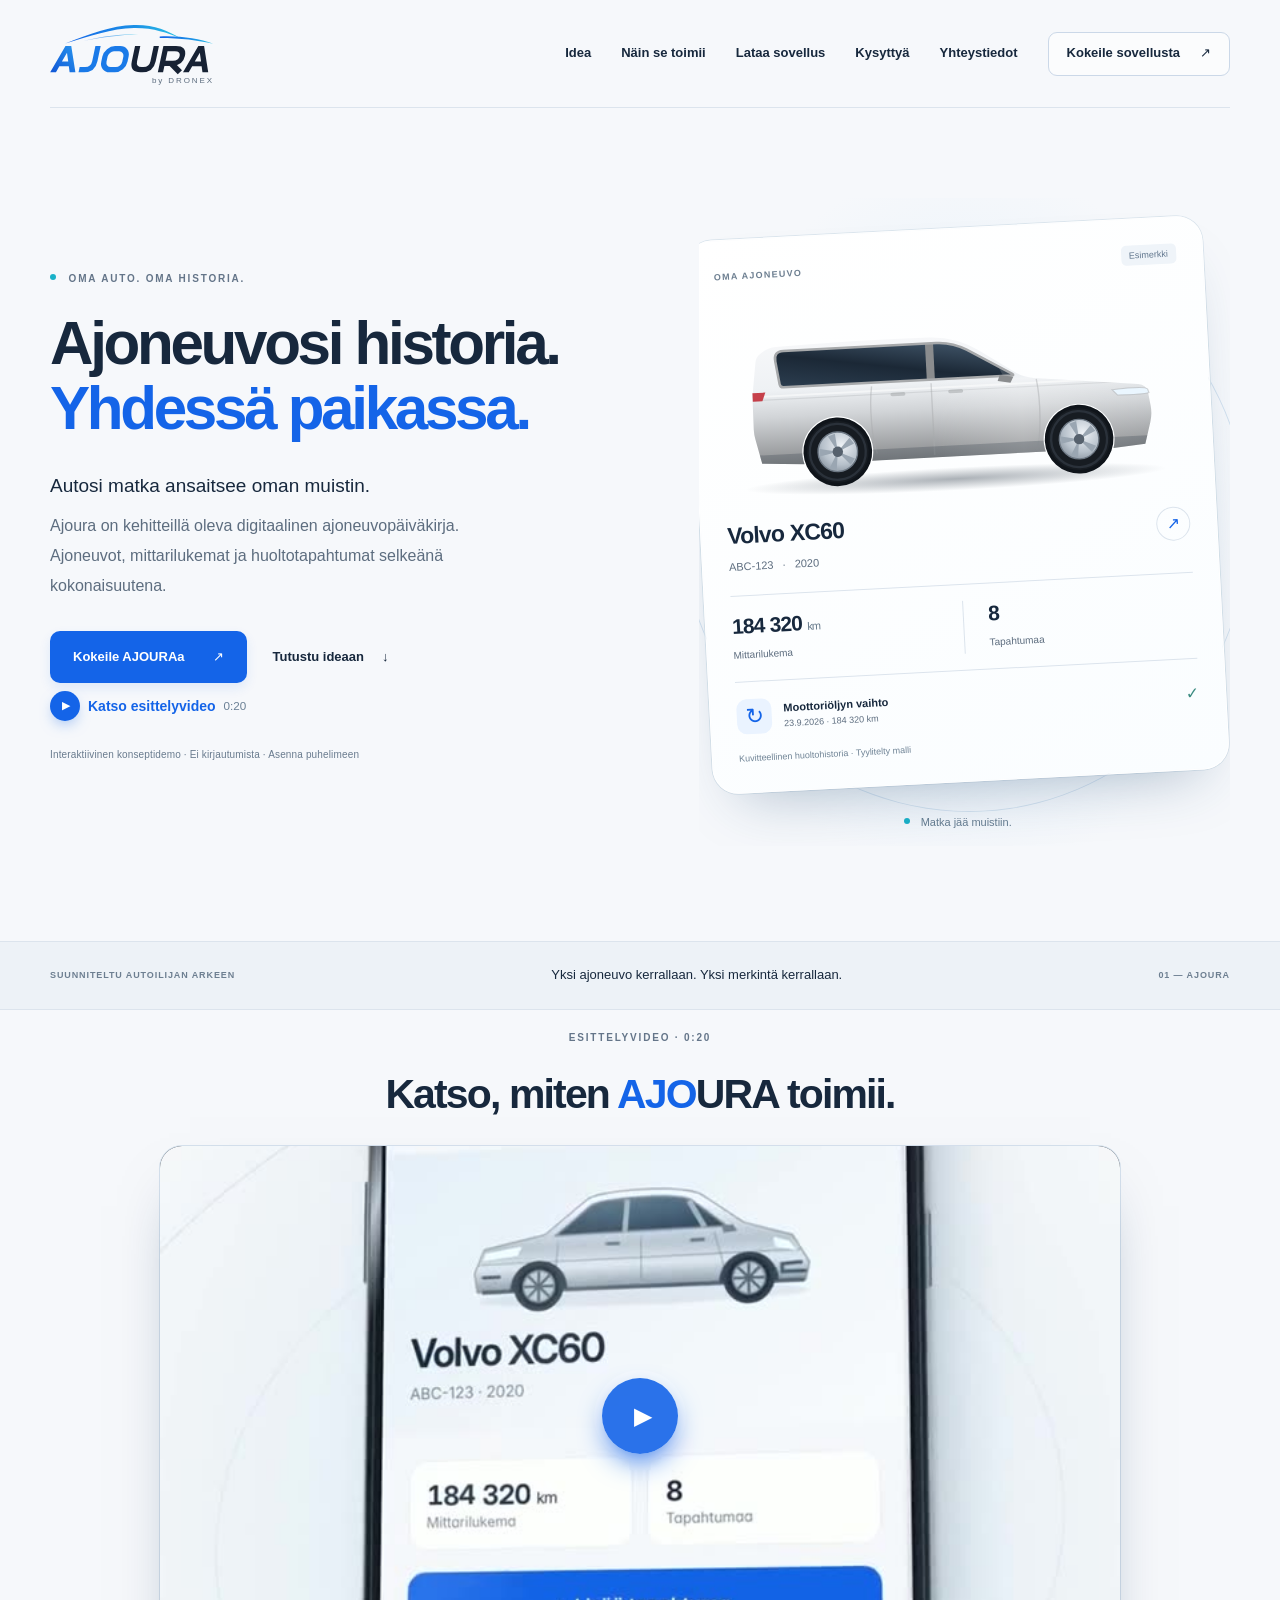
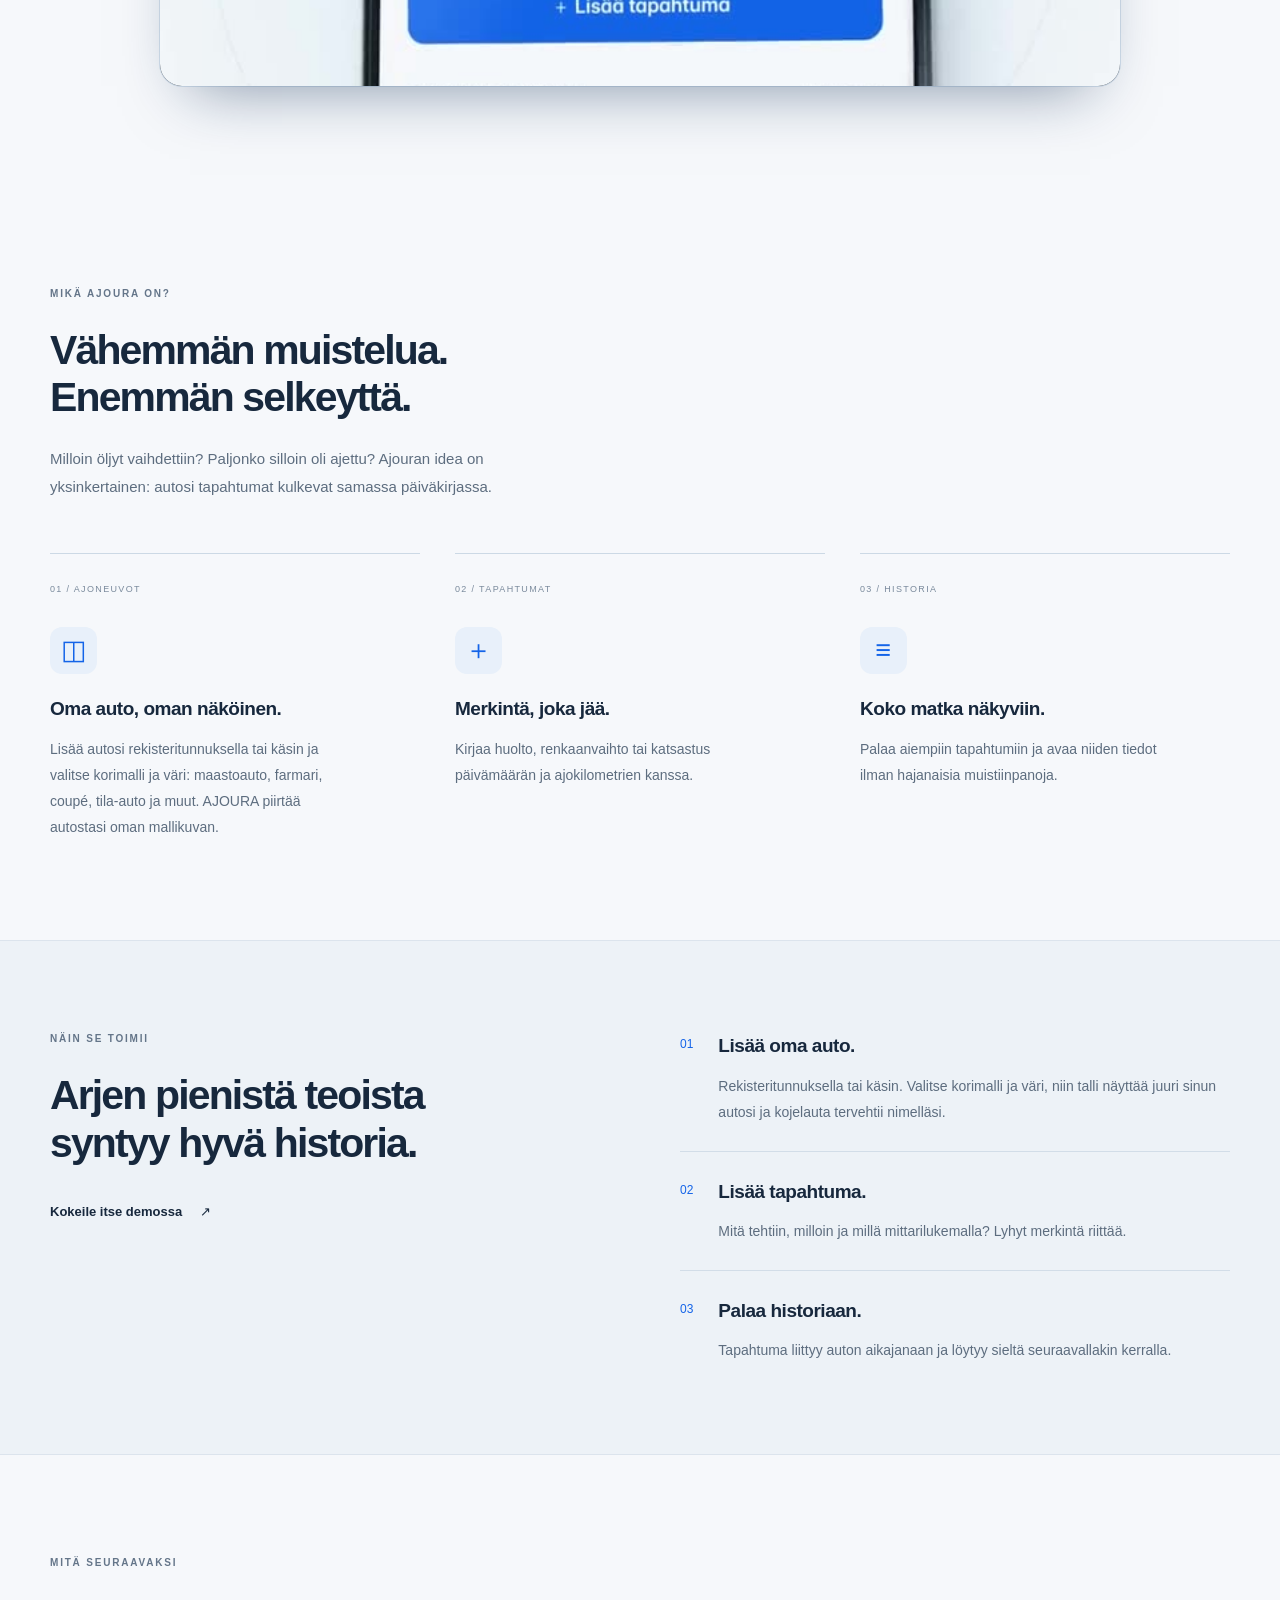
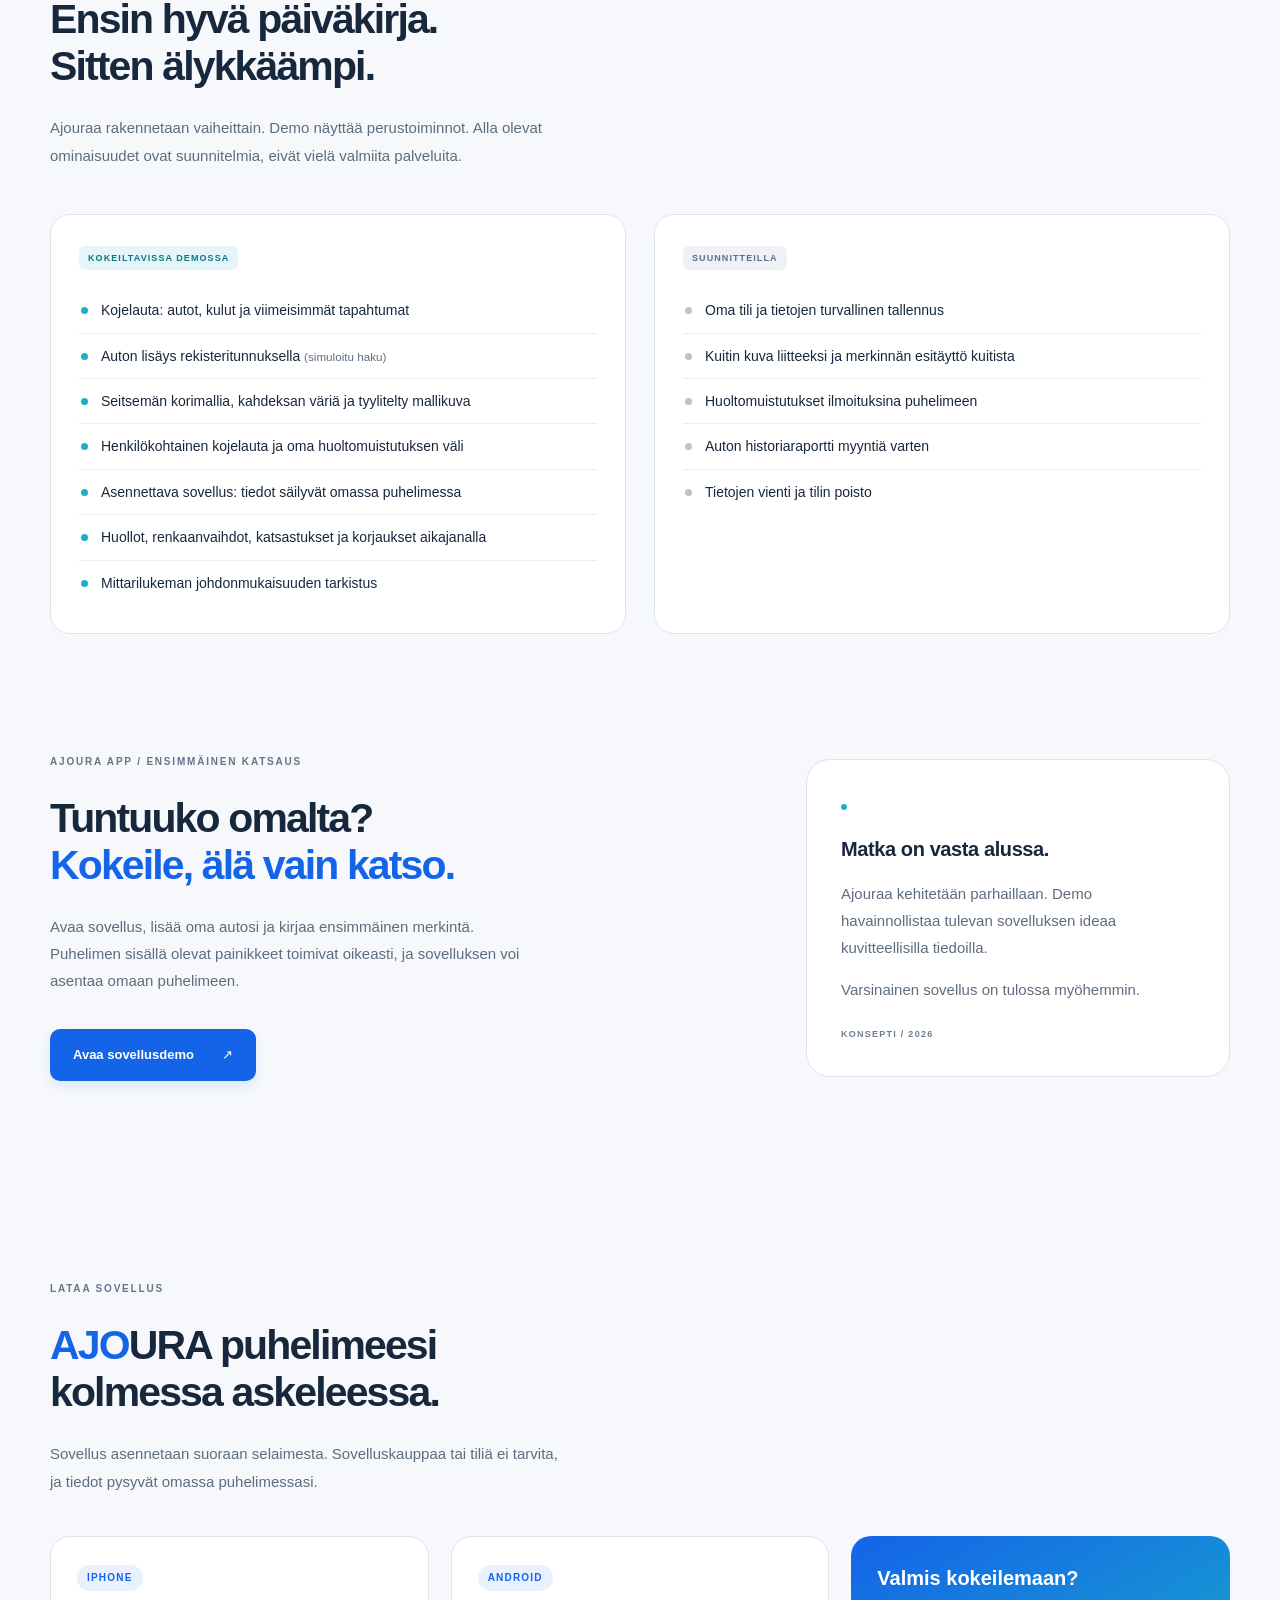
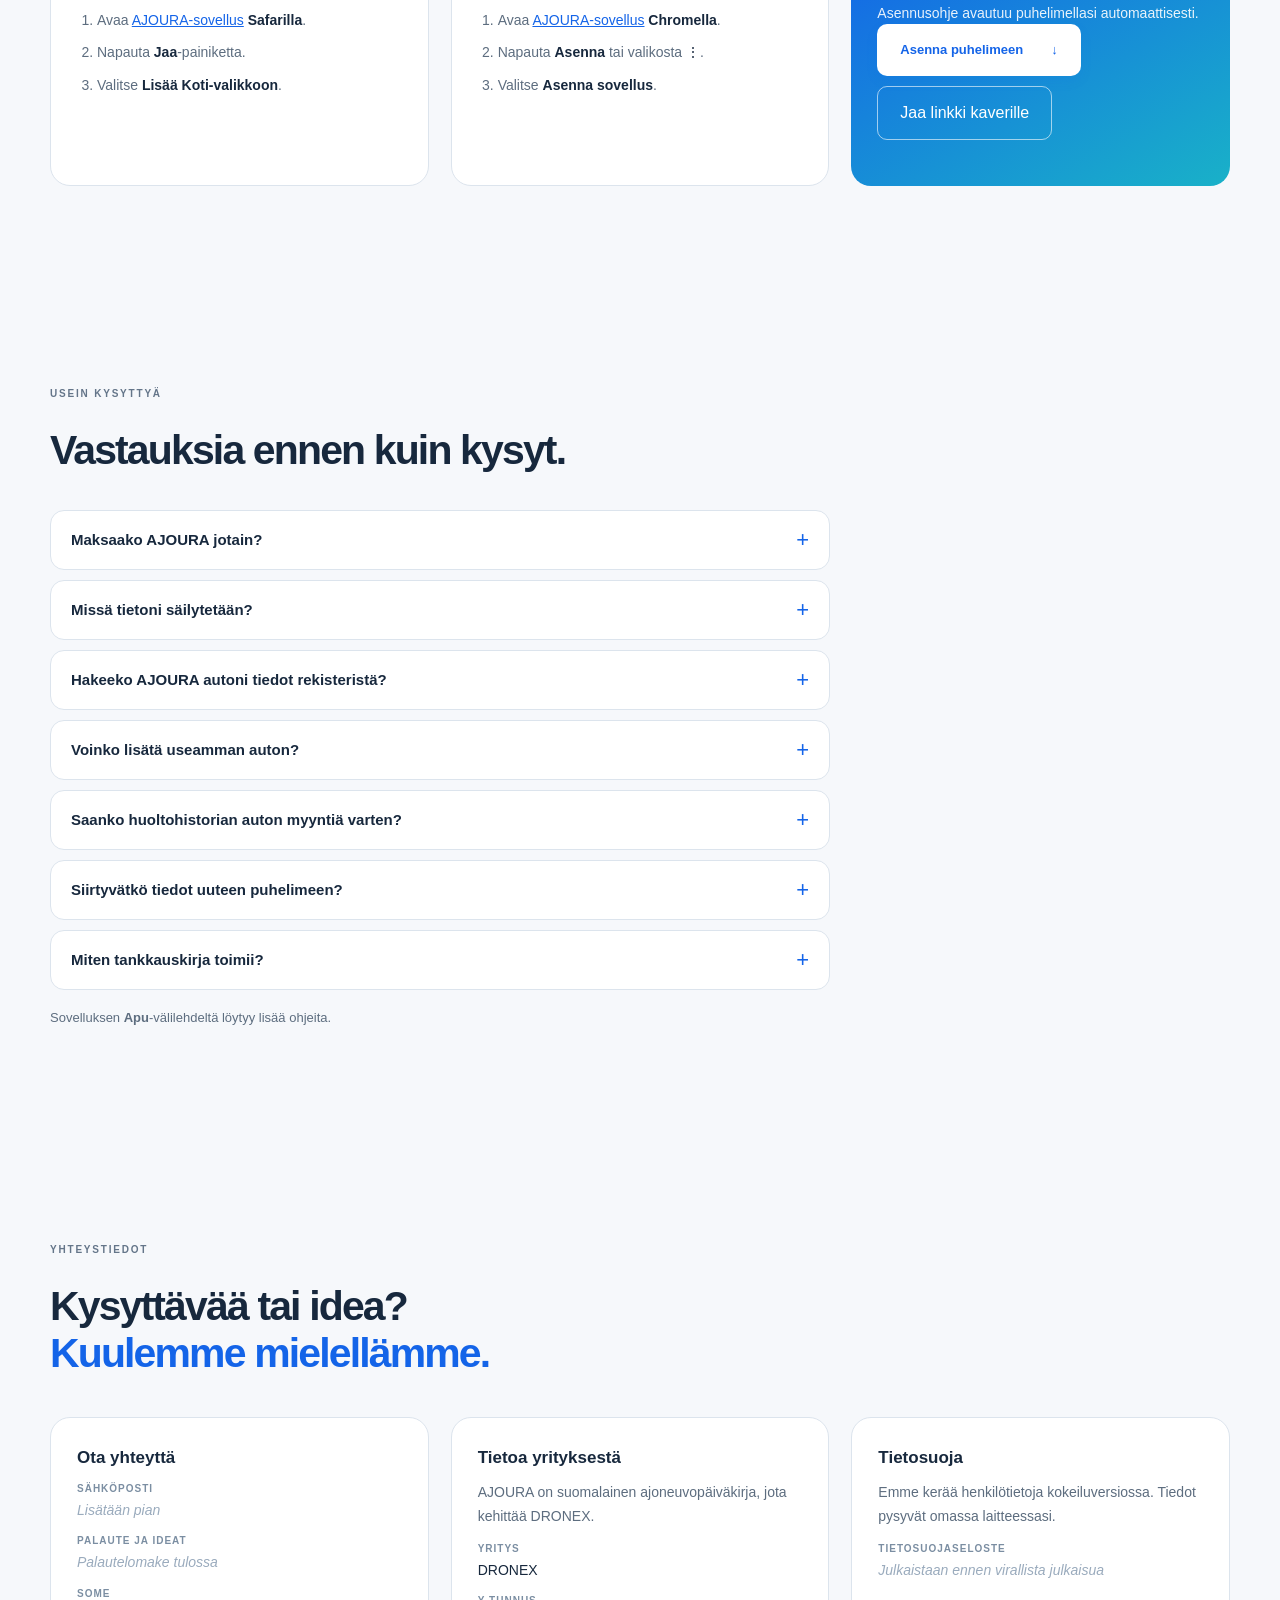
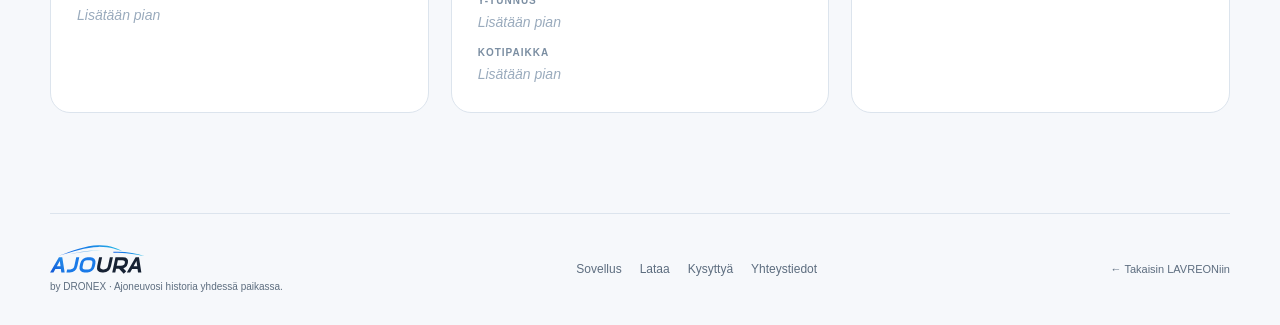
==== ajoura/index.html @ 66f0e97e "AJOURA: model-specific car outlines for every listed model and generation car-shapes.js holds traced" ====
<!doctype html>
<html lang="fi"><head><meta charset="utf-8"><meta name="viewport" content="width=device-width,initial-scale=1"><title>AJOURA — Ajoneuvosi historia yhdessä paikassa</title><meta name="description" content="Ajoura on kehitteillä oleva digitaalinen ajoneuvopäiväkirja yksityisautoilijoille. Tutustu konseptiin ja kokeile interaktiivista sovellusdemoa."><meta name="theme-color" content="#f6f8fb"><link rel="icon" href="mark.svg" type="image/svg+xml"><link rel="manifest" href="manifest.webmanifest"><link rel="apple-touch-icon" href="icons/apple-touch-icon.png"><meta name="apple-mobile-web-app-capable" content="yes"><meta name="apple-mobile-web-app-title" content="AJOURA"><script>if(matchMedia('(display-mode: standalone)').matches||navigator.standalone)location.replace('app.html?pwa=1');</script><link rel="stylesheet" href="ajoura.css?v=shapes-1"><script src="car-render.js?v=shapes-1" defer></script><script src="video.js?v=shapes-1" defer></script><script src="share.js?v=shapes-1" defer></script></head>
<body><a class="skip-link" href="#main">Siirry sisältöön</a>
<header class="product-header wrap"><a class="wordmark logo-mark" href="./" aria-label="Ajouran etusivu"><img src="logo.svg" width="640" height="198" alt="AJOURA"><span>by DRONEX</span></a><nav aria-label="Ajouran navigaatio"><a href="#idea">Idea</a><a href="#toiminta">Näin se toimii</a><a href="#lataa">Lataa sovellus</a><a href="#ukk">Kysyttyä</a><a href="#yhteys">Yhteystiedot</a><a class="nav-app" href="app.html">Kokeile sovellusta <span aria-hidden="true">↗</span></a></nav></header>
<main id="main"><section class="hero wrap" aria-labelledby="hero-title"><div class="hero-copy"><p class="eyebrow"><span class="status-dot"></span> OMA AUTO. OMA HISTORIA.</p><h1 id="hero-title">Ajoneuvosi historia.<br><span>Yhdessä paikassa.</span></h1><p class="hero-lead">Autosi matka ansaitsee oman muistin.</p><p class="hero-description">Ajoura on kehitteillä oleva digitaalinen ajoneuvopäiväkirja. Ajoneuvot, mittarilukemat ja huoltotapahtumat selkeänä kokonaisuutena.</p><div class="actions"><a class="button primary" href="app.html">Kokeile AJOURAa <span aria-hidden="true">↗</span></a><a class="text-link" href="#idea">Tutustu ideaan <span aria-hidden="true">↓</span></a></div><a class="video-link" href="#esittely"><span class="play" aria-hidden="true">▶</span> Katso esittelyvideo <small>0:20</small></a><p class="micro">Interaktiivinen konseptidemo · Ei kirjautumista · <a href="app.html?asenna=1">Asenna puhelimeen</a></p></div>
<div class="hero-scene" aria-label="Esimerkki ajoneuvon päiväkirjasta"><div class="scene-orbit" aria-hidden="true"></div><div class="preview-card"><div class="card-heading"><span class="mini-label">OMA AJONEUVO</span><span class="small-tag">Esimerkki</span></div><div class="car-visual car-stage" data-car-render="suv" data-color="#eef1f4" data-label="Volvo XC60, tyylitelty malli"></div><div class="vehicle-line"><div><h2>Volvo XC60</h2><p>ABC-123 <span>·</span> 2020</p></div><span class="round-arrow" aria-hidden="true">↗</span></div><div class="preview-stats"><div><strong>184 320 <small>km</small></strong><span>Mittarilukema</span></div><div><strong>8</strong><span>Tapahtumaa</span></div></div><div class="preview-event"><span class="event-symbol" aria-hidden="true">↻</span><div><strong>Moottoriöljyn vaihto</strong><span>23.9.2026 · 184 320 km</span></div><span class="event-check" aria-hidden="true">✓</span></div><p class="preview-foot">Kuvitteellinen huoltohistoria · Tyylitelty malli</p></div><div class="scene-caption"><span class="status-dot"></span> Matka jää muistiin.</div></div></section>
<div class="principles-strip"><div class="wrap"><span>SUUNNITELTU AUTOILIJAN ARKEEN</span><p>Yksi ajoneuvo kerrallaan. Yksi merkintä kerrallaan.</p><span class="strip-index">01 — AJOURA</span></div></div>
<section id="esittely" class="section wrap video-section" aria-labelledby="video-title"><div class="section-heading"><p class="eyebrow">ESITTELYVIDEO · 0:20</p><h2 id="video-title">Katso, miten <span class="brand-word"><b>AJO</b>URA</span> toimii.</h2></div><div class="video-embed" data-video="auto" role="button" tabindex="0" aria-label="Toista AJOURA-esittelyvideo"><picture><source media="(min-aspect-ratio: 1/1) and (min-width: 700px)" srcset="media/ajoura-esittely-vaaka-poster.jpg"><img src="media/ajoura-esittely-poster.jpg" alt="" loading="lazy"></picture><span class="video-play" aria-hidden="true">▶</span></div></section><section id="idea" class="section wrap"><div class="section-heading"><p class="eyebrow">MIKÄ AJOURA ON?</p><h2>Vähemmän muistelua.<br>Enemmän selkeyttä.</h2><p>Milloin öljyt vaihdettiin? Paljonko silloin oli ajettu? Ajouran idea on yksinkertainen: autosi tapahtumat kulkevat samassa päiväkirjassa.</p></div><div class="feature-grid"><article><span class="feature-number">01 / AJONEUVOT</span><div class="feature-icon" aria-hidden="true">◫</div><h3>Oma auto, oman näköinen.</h3><p>Lisää autosi rekisteritunnuksella tai käsin ja valitse korimalli ja väri: maastoauto, farmari, coupé, tila-auto ja muut. AJOURA piirtää autostasi oman mallikuvan.</p></article><article><span class="feature-number">02 / TAPAHTUMAT</span><div class="feature-icon" aria-hidden="true">＋</div><h3>Merkintä, joka jää.</h3><p>Kirjaa huolto, renkaanvaihto tai katsastus päivämäärän ja ajokilometrien kanssa.</p></article><article><span class="feature-number">03 / HISTORIA</span><div class="feature-icon" aria-hidden="true">≡</div><h3>Koko matka näkyviin.</h3><p>Palaa aiempiin tapahtumiin ja avaa niiden tiedot ilman hajanaisia muistiinpanoja.</p></article></div></section>
<section id="toiminta" class="workflow-section"><div class="wrap workflow-layout"><div class="section-heading"><p class="eyebrow">NÄIN SE TOIMII</p><h2>Arjen pienistä teoista<br>syntyy hyvä historia.</h2><a class="text-link" href="app.html">Kokeile itse demossa <span aria-hidden="true">↗</span></a></div><ol class="steps"><li><span>01</span><div><h3>Lisää oma auto.</h3><p>Rekisteritunnuksella tai käsin. Valitse korimalli ja väri, niin talli näyttää juuri sinun autosi ja kojelauta tervehtii nimelläsi.</p></div></li><li><span>02</span><div><h3>Lisää tapahtuma.</h3><p>Mitä tehtiin, milloin ja millä mittarilukemalla? Lyhyt merkintä riittää.</p></div></li><li><span>03</span><div><h3>Palaa historiaan.</h3><p>Tapahtuma liittyy auton aikajanaan ja löytyy sieltä seuraavallakin kerralla.</p></div></li></ol></div></section>
<section id="tulossa" class="section wrap roadmap" aria-labelledby="roadmap-title"><div class="section-heading"><p class="eyebrow">MITÄ SEURAAVAKSI</p><h2 id="roadmap-title">Ensin hyvä päiväkirja.<br>Sitten älykkäämpi.</h2><p>Ajouraa rakennetaan vaiheittain. Demo näyttää perustoiminnot. Alla olevat ominaisuudet ovat suunnitelmia, eivät vielä valmiita palveluita.</p></div><div class="roadmap-grid"><article><span class="roadmap-tag now">Kokeiltavissa demossa</span><ul><li>Kojelauta: autot, kulut ja viimeisimmät tapahtumat</li><li>Auton lisäys rekisteritunnuksella <small>(simuloitu haku)</small></li><li>Seitsemän korimallia, kahdeksan väriä ja tyylitelty mallikuva</li><li>Henkilökohtainen kojelauta ja oma huoltomuistutuksen väli</li><li>Asennettava sovellus: tiedot säilyvät omassa puhelimessa</li><li>Huollot, renkaanvaihdot, katsastukset ja korjaukset aikajanalla</li><li>Mittarilukeman johdonmukaisuuden tarkistus</li></ul></article><article><span class="roadmap-tag next">Suunnitteilla</span><ul><li>Oma tili ja tietojen turvallinen tallennus</li><li>Kuitin kuva liitteeksi ja merkinnän esitäyttö kuitista</li><li>Huoltomuistutukset ilmoituksina puhelimeen</li><li>Auton historiaraportti myyntiä varten</li><li>Tietojen vienti ja tilin poisto</li></ul></article></div></section><section class="section wrap demo-invite" aria-labelledby="try-heading"><div><p class="eyebrow">AJOURA APP / ENSIMMÄINEN KATSAUS</p><h2 id="try-heading">Tuntuuko omalta?<br><span>Kokeile, älä vain katso.</span></h2><p>Avaa sovellus, lisää oma autosi ja kirjaa ensimmäinen merkintä. Puhelimen sisällä olevat painikkeet toimivat oikeasti, ja sovelluksen voi asentaa omaan puhelimeen.</p><a class="button primary" href="app.html">Avaa sovellusdemo <span aria-hidden="true">↗</span></a></div><div class="development-note"><span class="status-dot"></span><h3>Matka on vasta alussa.</h3><p>Ajouraa kehitetään parhaillaan. Demo havainnollistaa tulevan sovelluksen ideaa kuvitteellisilla tiedoilla.</p><p>Varsinainen sovellus on tulossa myöhemmin.</p><span class="mini-label">KONSEPTI / 2026</span></div></section><section id="lataa" class="section wrap download" aria-labelledby="download-title"><div class="section-heading"><p class="eyebrow">LATAA SOVELLUS</p><h2 id="download-title"><span class="brand-word"><b>AJO</b>URA</span> puhelimeesi<br>kolmessa askeleessa.</h2><p>Sovellus asennetaan suoraan selaimesta. Sovelluskauppaa tai tiliä ei tarvita, ja tiedot pysyvät omassa puhelimessasi.</p></div><div class="download-grid"><article><span class="os-tag">iPhone</span><ol><li>Avaa <a href="app.html">AJOURA-sovellus</a> <strong>Safarilla</strong>.</li><li>Napauta <strong>Jaa</strong>-painiketta.</li><li>Valitse <strong>Lisää Koti-valikkoon</strong>.</li></ol></article><article><span class="os-tag">Android</span><ol><li>Avaa <a href="app.html">AJOURA-sovellus</a> <strong>Chromella</strong>.</li><li>Napauta <strong>Asenna</strong> tai valikosta <strong>⋮</strong>.</li><li>Valitse <strong>Asenna sovellus</strong>.</li></ol></article><article class="download-cta"><h3>Valmis kokeilemaan?</h3><p>Asennusohje avautuu puhelimellasi automaattisesti.</p><a class="button primary" href="app.html?asenna=1">Asenna puhelimeen <span aria-hidden="true">↓</span></a><button class="button share-button" type="button" data-share>Jaa linkki kaverille</button><p class="share-note" role="status"></p></article></div></section><section id="ukk" class="section wrap faq-section" aria-labelledby="faq-title"><div class="section-heading"><p class="eyebrow">USEIN KYSYTTYÄ</p><h2 id="faq-title">Vastauksia ennen kuin kysyt.</h2></div><div class="site-faq"><details><summary>Maksaako AJOURA jotain?</summary><p>Kokeiluversio on maksuton. Hinnoittelusta kerrotaan ennen varsinaista julkaisua.</p></details><details><summary>Missä tietoni säilytetään?</summary><p>Asennetussa sovelluksessa tiedot tallentuvat vain omaan puhelimeesi. Mitään ei lähetetä palvelimelle. Selaimen demotilassa tiedot nollautuvat, kun sivu päivitetään.</p></details><details><summary>Hakeeko AJOURA autoni tiedot rekisteristä?</summary><p>Ei vielä. Rekisterihaku on tällä hetkellä esimerkkiaineistoon perustuva demo. Oikeaa hakua varten tarvitaan Traficomin lupa, ja sitä selvitetään.</p></details><details><summary>Voinko lisätä useamman auton?</summary><p>Voit. Jokaisella autolla on oma aikajana, kulut ja raportti.</p></details><details><summary>Saanko huoltohistorian auton myyntiä varten?</summary><p>Saat. Auton raportin voi tulostaa tai tallentaa PDF-tiedostoksi ja antaa ostajalle.</p></details><details><summary>Siirtyvätkö tiedot uuteen puhelimeen?</summary><p>Kyllä, varmuuskopiolla. Minä → Tallenna varmuuskopio tallentaa tiedot tiedostoon. Siirrä tiedosto uuteen puhelimeen ja valitse siellä Palauta varmuuskopio.</p></details><details><summary>Miten tankkauskirja toimii?</summary><p>Avaa auto ja valitse Tankkauskirja. Kirjaa päivä, mittarilukema, litrat ja hinta. Kun tankkaat aina täyteen, AJOURA laskee keskikulutuksen ja ajon hinnan.</p></details></div><p class="faq-more">Sovelluksen <strong>Apu</strong>-välilehdeltä löytyy lisää ohjeita.</p></section><section id="yhteys" class="section wrap contact" aria-labelledby="contact-title"><div class="section-heading"><p class="eyebrow">YHTEYSTIEDOT</p><h2 id="contact-title">Kysyttävää tai idea?<br><span>Kuulemme mielellämme.</span></h2></div><div class="contact-grid"><article><h3>Ota yhteyttä</h3><dl><div><dt>Sähköposti</dt><dd class="placeholder">Lisätään pian</dd></div><div><dt>Palaute ja ideat</dt><dd class="placeholder">Palautelomake tulossa</dd></div><div><dt>Some</dt><dd class="placeholder">Lisätään pian</dd></div></dl></article><article><h3>Tietoa yrityksestä</h3><p>AJOURA on suomalainen ajoneuvopäiväkirja, jota kehittää DRONEX.</p><dl><div><dt>Yritys</dt><dd>DRONEX</dd></div><div><dt>Y-tunnus</dt><dd class="placeholder">Lisätään pian</dd></div><div><dt>Kotipaikka</dt><dd class="placeholder">Lisätään pian</dd></div></dl></article><article><h3>Tietosuoja</h3><p>Emme kerää henkilötietoja kokeiluversiossa. Tiedot pysyvät omassa laitteessasi.</p><dl><div><dt>Tietosuojaseloste</dt><dd class="placeholder">Julkaistaan ennen virallista julkaisua</dd></div></dl></article></div></section></main>
<footer class="product-footer wrap"><div><img class="footer-logo" src="logo.svg" width="640" height="198" alt="AJOURA"><span>by DRONEX · Ajoneuvosi historia yhdessä paikassa.</span></div><nav class="footer-links" aria-label="Alatunnisteen linkit"><a href="app.html">Sovellus</a><a href="#lataa">Lataa</a><a href="#ukk">Kysyttyä</a><a href="#yhteys">Yhteystiedot</a></nav><a class="back-link" href="../index.html">← Takaisin LAVREONiin</a></footer></body></html>
---- ajoura/ajoura.css ----
/* Independent AJOURA design system; no parent-site dependencies. */
:root{--ink:#17283d;--muted:#5d6d7f;--blue:#1464e8;--cyan:#19b1c8;--line:#dce4ed;--paper:#f6f8fb;font-family:Inter,'Segoe UI',Arial,sans-serif;color:var(--ink);background:var(--paper);font-synthesis:none}*{box-sizing:border-box}body{margin:0;font-size:16px;line-height:1.6;-webkit-font-smoothing:antialiased}a{color:inherit;text-decoration:none}button,input,select,textarea{font:inherit}button,a{-webkit-tap-highlight-color:transparent;touch-action:manipulation}button{cursor:pointer}img{max-width:100%;display:block}button:focus-visible,a:focus-visible,input:focus-visible,select:focus-visible,textarea:focus-visible{outline:3px solid #1568e8;outline-offset:4px}::selection{background:#cae4fc}.wrap{width:min(1180px,calc(100% - 96px));margin-inline:auto}.skip-link{position:fixed;top:-80px;left:20px;z-index:100;background:white;padding:12px 20px}.skip-link:focus{top:12px}.product-header{display:flex;justify-content:space-between;align-items:center;gap:24px;min-height:108px;border-bottom:1px solid var(--line)}.wordmark{position:relative;display:inline-flex;align-items:center;gap:9px;font-size:23px;font-style:italic;font-weight:800;letter-spacing:.04em;line-height:1}.wordmark img{width:33px;height:33px}.wordmark>span{position:absolute;top:34px;left:43px;font-size:8px;font-weight:500;font-style:normal;letter-spacing:.17em;color:var(--muted)}.product-header nav{display:flex;align-items:center;gap:30px;font-size:13px;font-weight:550}.product-header nav a{display:inline-flex;min-height:44px;align-items:center}.product-header nav a:hover{color:var(--blue)}.nav-app{gap:20px;border:1px solid #cbd8e8;border-radius:9px;padding:0 18px;background:#fff9}.hero{display:grid;grid-template-columns:1.12fr 1fr;gap:55px;align-items:center;padding-block:90px 95px}.eyebrow{font-size:10px;letter-spacing:.18em;font-weight:700;color:#647589;margin:0 0 25px}.status-dot{display:inline-block;width:6px;height:6px;border-radius:50%;background:var(--cyan);margin-right:8px;vertical-align:2px}.hero h1{font-size:clamp(44px,4.7vw,66px);font-weight:550;line-height:1.08;letter-spacing:-.055em;margin:0 0 29px}.hero h1 span{color:var(--blue)}.hero-lead{font-size:19px;margin-bottom:10px;font-weight:500}.hero-description{font-size:16px;color:var(--muted);max-width:460px;line-height:1.85;margin:0}.actions{display:flex;align-items:center;gap:26px;flex-wrap:wrap;margin-top:31px}.button{display:inline-flex;justify-content:center;align-items:center;gap:28px;min-height:52px;padding:13px 22px;font-size:13px;font-weight:600;border:1px solid transparent;border-radius:10px;transition:background .18s,transform .18s}.primary{background:var(--blue);color:#fff;box-shadow:0 5px 12px #1464e81b}.primary:hover{background:#0c51c4}.button:active{transform:translateY(1px)}.text-link{display:inline-flex;align-items:center;gap:18px;min-height:44px;font-size:13px;font-weight:600}.text-link:hover{color:var(--blue)}.micro{font-size:10px;color:#697b8e;margin-top:18px;letter-spacing:.015em}.hero-scene{position:relative;padding:30px 14px 15px 0;isolation:isolate}.hero-scene::before{content:'';position:absolute;inset:-45px -20px;background:radial-gradient(ellipse,#dfeefa 0,transparent 69%);z-index:-2}.scene-orbit{position:absolute;inset:-18px;border:1px solid #d2e1ef;border-radius:50%;transform:rotate(-20deg) scaleY(.85);z-index:-1}.preview-card{background:linear-gradient(155deg,#fff,#fafdff);border:1px solid #fff;border-radius:26px;padding:26px;box-shadow:0 30px 60px -30px #234d745e,0 0 0 1px #dce6ee;transform:rotate(-3deg)}.card-heading{display:flex;justify-content:space-between;align-items:center}.mini-label{font-size:9px;letter-spacing:.14em;color:#6c7e90;font-weight:650}.small-tag{font-size:9px;padding:3px 8px;border-radius:5px;color:#62778e;background:#eff4f9}.car-visual{width:100%;height:auto;margin:16px 0 4px}.vehicle-line{display:flex;align-items:center;justify-content:space-between}.vehicle-line h2{font-size:23px;font-weight:600;letter-spacing:-.035em;margin:0}.vehicle-line p{font-size:11px;color:var(--muted);margin:4px 0 0}.vehicle-line p span{padding-inline:6px}.round-arrow{width:34px;height:34px;border:1px solid var(--line);border-radius:50%;display:grid;place-items:center;color:var(--blue)}.preview-stats{display:grid;grid-template-columns:1fr 1fr;border-block:1px solid var(--line);margin-top:20px;padding-block:16px}.preview-stats>div+div{padding-left:24px;border-left:1px solid var(--line)}.preview-stats strong{font-size:21px;letter-spacing:-.04em;display:block;line-height:1.3}.preview-stats small{font-size:11px;font-weight:450;color:#65798b}.preview-stats span{font-size:10px;color:var(--muted)}.preview-event{display:flex;gap:12px;align-items:center;padding:17px 0 8px}.event-symbol{display:grid;place-items:center;width:35px;height:35px;background:#eaf3ff;color:var(--blue);border-radius:10px;font-size:22px}.preview-event strong{display:block;font-size:11px}.preview-event div>span{display:block;font-size:9px;color:var(--muted)}.event-check{margin-left:auto;color:#3b8b81}.preview-foot{font-size:9px;color:#708496;margin-bottom:0}.scene-caption{text-align:center;margin-top:32px;font-size:11px;color:#657c90}.principles-strip{border-block:1px solid var(--line);background:#edf2f7}.principles-strip>.wrap{display:flex;align-items:center;justify-content:space-between;gap:20px;padding-block:23px}.principles-strip span{font-size:9px;font-weight:650;letter-spacing:.1em;color:#6d7f91}.principles-strip p{font-size:13px;margin:0}.section{padding-block:100px}.section-heading h2,.demo-invite h2{font-size:clamp(31px,3.2vw,45px);font-weight:550;line-height:1.15;letter-spacing:-.045em;margin:0 0 24px}.section-heading>p:last-child{max-width:510px;color:var(--muted);font-size:15px;line-height:1.85}.feature-grid{display:grid;grid-template-columns:repeat(3,1fr);gap:35px;margin-top:52px}.feature-grid article{border-top:1px solid #ccd9e5;padding-top:20px}.feature-number{font-size:9px;letter-spacing:.15em;color:#7a8a9c}.feature-icon{font-size:27px;color:var(--blue);margin:28px 0 20px;width:47px;height:47px;background:#e8f0fa;border-radius:12px;display:grid;place-items:center}.feature-grid h3,.steps h3{font-size:19px;font-weight:550;letter-spacing:-.025em;margin:0 0 12px}.feature-grid p,.steps p{font-size:14px;color:var(--muted);line-height:1.85;margin:0;max-width:310px}.workflow-section{background:#edf2f7;border-block:1px solid var(--line);padding-block:90px}.workflow-layout{display:grid;grid-template-columns:1fr 1fr;gap:80px}.steps{list-style:none;padding:0;margin:0}.steps li{display:flex;gap:25px;padding:25px 0;border-bottom:1px solid #d2dde8}.steps li:first-child{padding-top:0}.steps li:last-child{border-bottom:0;padding-bottom:0}.steps li>span{font-size:12px;color:var(--blue);padding-top:4px}.steps p{max-width:none}.demo-invite{display:grid;grid-template-columns:1.2fr .8fr;gap:120px;align-items:center}.demo-invite h2 span{color:var(--blue)}.demo-invite>div>p:not(.eyebrow){font-size:15px;color:var(--muted);max-width:470px;line-height:1.8}.demo-invite .button{margin-top:20px}.development-note{background:white;border:1px solid var(--line);border-radius:24px;padding:34px}.development-note h3{font-size:20px;font-weight:550;letter-spacing:-.02em;margin:14px 0}.development-note .mini-label{display:block;margin-top:24px}.product-footer{border-top:1px solid var(--line);padding-block:30px;display:flex;align-items:center;justify-content:space-between;gap:24px}.product-footer strong{font-style:italic;letter-spacing:.08em;font-size:17px}.product-footer div>span{display:block;font-size:10px;color:var(--muted);margin-top:5px}.back-link{font-size:11px;min-height:44px;display:inline-flex;align-items:center;color:var(--muted)}.back-link:hover{color:var(--blue)}
@media(max-width:1000px){.wrap{width:calc(100% - 64px)}.hero{gap:32px;padding-block:70px}.hero h1{font-size:46px}.hero-scene{padding:16px 0}.preview-card{padding:22px}.workflow-layout{gap:45px}.demo-invite{gap:55px}.strip-index{display:none}}
@media(max-width:720px){.wrap{width:calc(100% - 40px)}.product-header{min-height:87px;gap:14px}.product-header nav{gap:12px}.product-header nav>a:not(.nav-app){display:none}.nav-app{font-size:11px;padding-inline:12px;gap:12px}.wordmark{font-size:19px;gap:7px}.wordmark img{width:28px;height:28px}.wordmark>span{left:35px;top:29px;font-size:7px}.hero{grid-template-columns:1fr;padding-block:52px 40px;gap:35px}.hero h1{font-size:clamp(36px,8.4vw,55px)}.eyebrow{font-size:9px;margin-bottom:22px}.hero-lead{font-size:17px}.hero-description{font-size:14px}.actions{gap:20px}.button{gap:16px}.hero-scene{max-width:440px;width:100%;margin:auto;padding:18px}.scene-orbit{inset:0}.hero-scene::before{inset:0}.preview-card{transform:rotate(-2deg);padding:24px}.principles-strip>.wrap{flex-direction:column;align-items:flex-start;gap:8px;padding-block:20px}.principles-strip p{font-size:12px}.section{padding-block:65px}.feature-grid{grid-template-columns:1fr;gap:26px;margin-top:35px}.feature-grid article{display:grid;grid-template-columns:54px 1fr;column-gap:16px}.feature-number{grid-column:1/-1}.feature-icon{grid-column:1;grid-row:2/4;margin-top:20px}.feature-grid h3{grid-column:2;margin-top:20px;margin-bottom:8px}.feature-grid p{grid-column:2;max-width:none}.workflow-layout,.demo-invite{grid-template-columns:1fr;gap:32px}.workflow-section{padding-block:60px}.steps{margin-top:8px}.demo-invite h2{font-size:35px}.product-footer{align-items:flex-start;flex-direction:column;gap:12px}.product-footer .back-link{font-size:12px}.development-note{padding:26px}}
@media(prefers-reduced-motion:reduce){*,*::before,*::after{animation:none!important;transition:none!important;scroll-behavior:auto!important}}

.hero-scene{overflow:clip}.hero-copy,.hero-scene{min-width:0}@media(min-width:721px) and (max-width:1000px){.hero h1{font-size:clamp(34px,4.5vw,46px)}}

.car-visual.vehicle-photo{aspect-ratio:1.65;object-fit:cover;border-radius:14px;margin-block:22px}.photo-credit{font-size:9px;text-decoration:underline;margin-left:8px}.credits-page{padding-block:60px;max-width:750px}.credits-page a{text-decoration:underline}

/* Original AJOURA wordmark (vector redraw of the concept artwork). */
.wordmark.logo-mark{flex-direction:column;align-items:flex-end;gap:2px;font-style:normal}.wordmark.logo-mark img{width:auto;height:52px}.wordmark.logo-mark>span{position:static;font-size:8px;letter-spacing:.24em;margin-right:4px}.footer-logo{height:30px;width:auto}
@media(max-width:720px){.wordmark.logo-mark img{width:auto;height:36px}.wordmark.logo-mark>span{font-size:7px}}

.car-visual.car-stage{margin:18px 0 6px;padding:10px 0 0}.car-stage svg{display:block;width:100%;height:auto}
.roadmap-grid{display:grid;grid-template-columns:1fr 1fr;gap:28px;margin-top:44px}.roadmap-grid article{background:#fff;border:1px solid var(--line);border-radius:20px;padding:28px}.roadmap-tag{display:inline-block;font-size:9px;font-weight:700;letter-spacing:.12em;text-transform:uppercase;padding:5px 9px;border-radius:6px}.roadmap-tag.now{background:#e5f6f8;color:#0d7686}.roadmap-tag.next{background:#eef2f7;color:#5a6f86}.roadmap-grid ul{list-style:none;padding:0;margin:18px 0 0}.roadmap-grid li{font-size:14px;line-height:1.6;padding:11px 0 11px 22px;border-top:1px solid #e8eef4;position:relative}.roadmap-grid li:first-child{border-top:0}.roadmap-grid li::before{content:'';position:absolute;left:2px;top:19px;width:7px;height:7px;border-radius:50%;background:var(--cyan)}.roadmap-grid article:last-child li::before{background:#b6c4d3}.roadmap-grid li small{color:var(--muted)}.roadmap{padding-bottom:20px}
@media(max-width:720px){.roadmap-grid{grid-template-columns:1fr;gap:18px;margin-top:30px}.roadmap-grid article{padding:22px}.roadmap-grid li{font-size:13px}}
.video-link{display:inline-flex;align-items:center;gap:8px;border:0;background:none;padding:8px 0;font:inherit;font-size:14px;font-weight:600;color:var(--blue);cursor:pointer}.video-link .play{display:grid;place-items:center;width:30px;height:30px;border-radius:50%;background:var(--blue);color:#fff;font-size:11px;padding-left:2px;box-shadow:0 6px 16px -6px #1464e8aa}.video-link small{font-weight:400;color:#6b8095}
.video-link{text-decoration:none}html{scroll-behavior:smooth}.video-section{padding-top:20px}.video-section .section-heading{text-align:center}.video-section .section-heading h2{margin-bottom:28px}
.video-embed{position:relative;display:block;margin:0 auto;width:min(100%,380px);aspect-ratio:9/16;border-radius:22px;overflow:hidden;background:#0b1520;box-shadow:0 30px 60px -30px #0b2a5280,0 0 0 1px #d5e1ed;cursor:pointer;outline-offset:4px}.video-embed img,.video-embed video{position:absolute;inset:0;width:100%;height:100%;object-fit:cover;display:block}.video-embed video{object-fit:contain;background:#000}.video-embed:not(.playing) img{transition:transform .6s cubic-bezier(.2,.7,.2,1),filter .3s}.video-embed:not(.playing):hover img{transform:scale(1.03);filter:brightness(.92)}.video-play{position:absolute;left:50%;top:50%;width:76px;height:76px;margin:-38px 0 0 -38px;display:grid;place-items:center;border-radius:50%;background:#1464e8e6;color:#fff;font-size:24px;padding-left:5px;box-shadow:0 12px 30px -8px #1464e8,0 0 0 8px #ffffff40;animation:video-pulse 2.4s ease-out infinite}.video-embed:hover .video-play{background:#1464e8}.video-caption{position:absolute;left:0;right:0;bottom:0;padding:22px 12px 10px;font-size:11px;font-weight:600;color:#fff;background:linear-gradient(transparent,#0b1520cc);text-align:center}@keyframes video-pulse{0%{box-shadow:0 12px 30px -8px #1464e8,0 0 0 0 #ffffff66}70%{box-shadow:0 12px 30px -8px #1464e8,0 0 0 18px #ffffff00}100%{box-shadow:0 12px 30px -8px #1464e8,0 0 0 0 #ffffff00}}
@media(min-aspect-ratio:1/1) and (min-width:700px){.video-embed[data-video=auto]{width:min(100%,960px);aspect-ratio:16/9}}
.video-embed.playing{cursor:default}.video-embed video{pointer-events:none}.video-embed:fullscreen{width:100%;height:100%;border-radius:0;aspect-ratio:auto;background:#000}
.video-ctrl{position:absolute;bottom:12px;width:40px;height:40px;display:grid;place-items:center;border:0;border-radius:50%;background:#0b1520a6;color:#fff;backdrop-filter:blur(6px);cursor:pointer;transition:background .2s,transform .2s;z-index:1}.video-ctrl:hover{background:#1464e8;transform:scale(1.06)}.video-ctrl svg{width:20px;height:20px}.video-mute{left:12px}.video-full{right:12px}
/* Download, FAQ and contact sections */
.download-grid,.contact-grid{display:grid;grid-template-columns:repeat(3,1fr);gap:22px;margin-top:40px}.download-grid article,.contact-grid article{background:#fff;border:1px solid var(--line);border-radius:20px;padding:26px;transition:transform .25s,box-shadow .25s}.download-grid article:hover,.contact-grid article:hover{transform:translateY(-3px);box-shadow:0 22px 40px -28px #1b3a5c66}
.os-tag{display:inline-block;font-size:10px;font-weight:700;letter-spacing:.12em;text-transform:uppercase;color:var(--blue);background:#e8f1fd;padding:5px 10px;border-radius:999px}.download-grid ol{margin:18px 0 0;padding-left:20px;display:grid;gap:10px;font-size:14px;color:var(--muted)}.download-grid ol a{color:var(--blue);text-decoration:underline}.download-grid strong{color:var(--ink)}
.download-cta{background:linear-gradient(150deg,#1464e8,#19b1c8)!important;color:#fff;border:0!important}.download-cta h3{font-size:20px;margin:0 0 8px;font-weight:600}.download-cta p{font-size:14px;opacity:.9;margin:0}.download-cta .button.primary{background:#fff;color:var(--blue)}
.site-faq{display:grid;gap:10px;margin-top:36px;max-width:780px}.site-faq details{background:#fff;border:1px solid var(--line);border-radius:14px;padding:0 20px}.site-faq summary{cursor:pointer;list-style:none;display:flex;justify-content:space-between;align-items:center;gap:16px;min-height:58px;font-weight:600;font-size:15px}.site-faq summary::-webkit-details-marker{display:none}.site-faq summary::after{content:'+';font-size:22px;font-weight:400;color:var(--blue);transition:transform .2s}.site-faq details[open] summary::after{transform:rotate(45deg)}.site-faq p{margin:0 0 18px;color:var(--muted);font-size:14px;line-height:1.75}.faq-more{font-size:13px;color:var(--muted);margin-top:18px}
.contact h2 span{color:var(--blue)}.contact-grid h3{font-size:17px;margin:0 0 10px;font-weight:600}.contact-grid p{font-size:14px;color:var(--muted);line-height:1.7;margin:0 0 12px}.contact-grid dl{margin:0;display:grid;gap:12px}.contact-grid dt{font-size:10px;letter-spacing:.1em;text-transform:uppercase;color:#7b8ea2;font-weight:700}.contact-grid dd{margin:2px 0 0;font-size:14px}.contact-grid dd.placeholder{color:#9aabbd;font-style:italic}
.footer-links{display:flex;flex-wrap:wrap;gap:18px;font-size:12px}.footer-links a{color:var(--muted)}.footer-links a:hover{color:var(--blue)}
@media(max-width:900px){.download-grid,.contact-grid{grid-template-columns:1fr}}
.brand-word b{color:var(--blue);font-weight:inherit}
.download-cta .share-button{margin-top:10px;background:transparent;color:#fff;border:1px solid #ffffff99;cursor:pointer;font:inherit}.download-cta .share-button:hover{background:#ffffff1f}.download-cta .share-note{font-size:12px;margin-top:8px;min-height:1em}
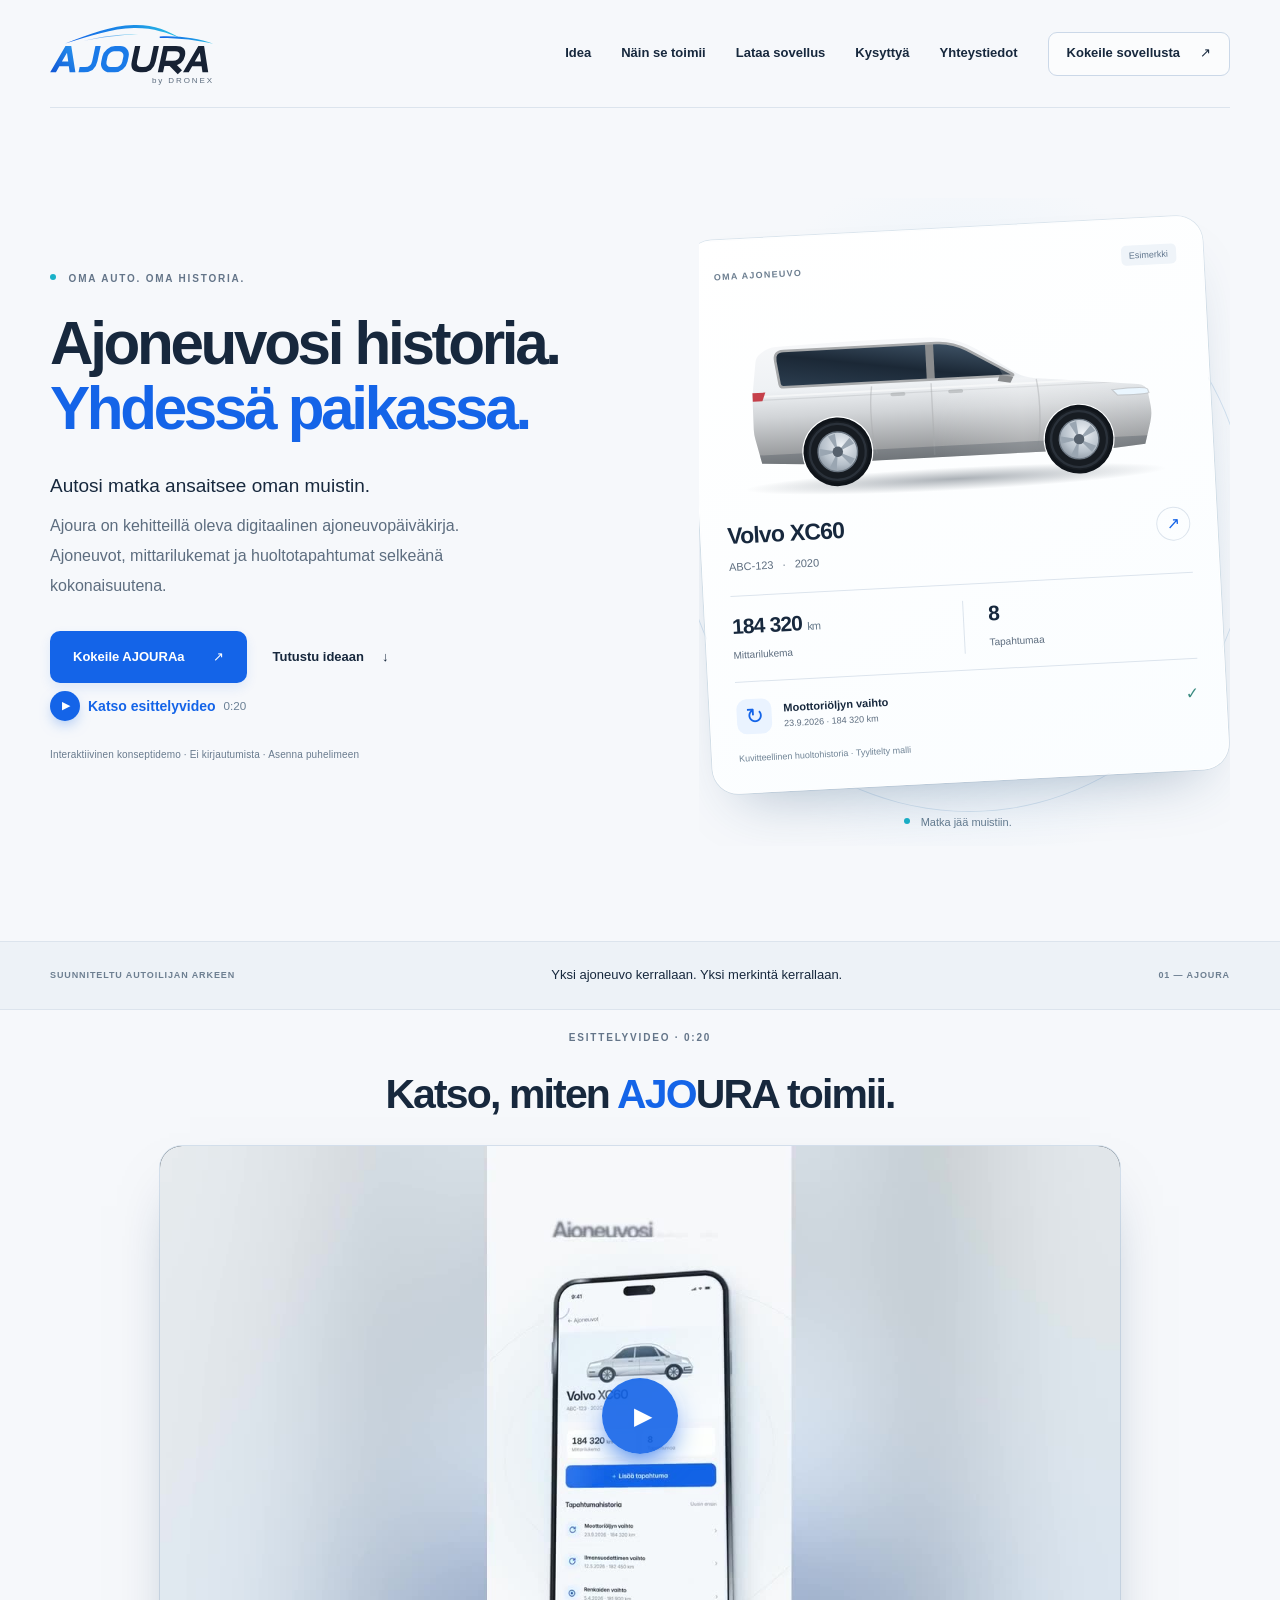
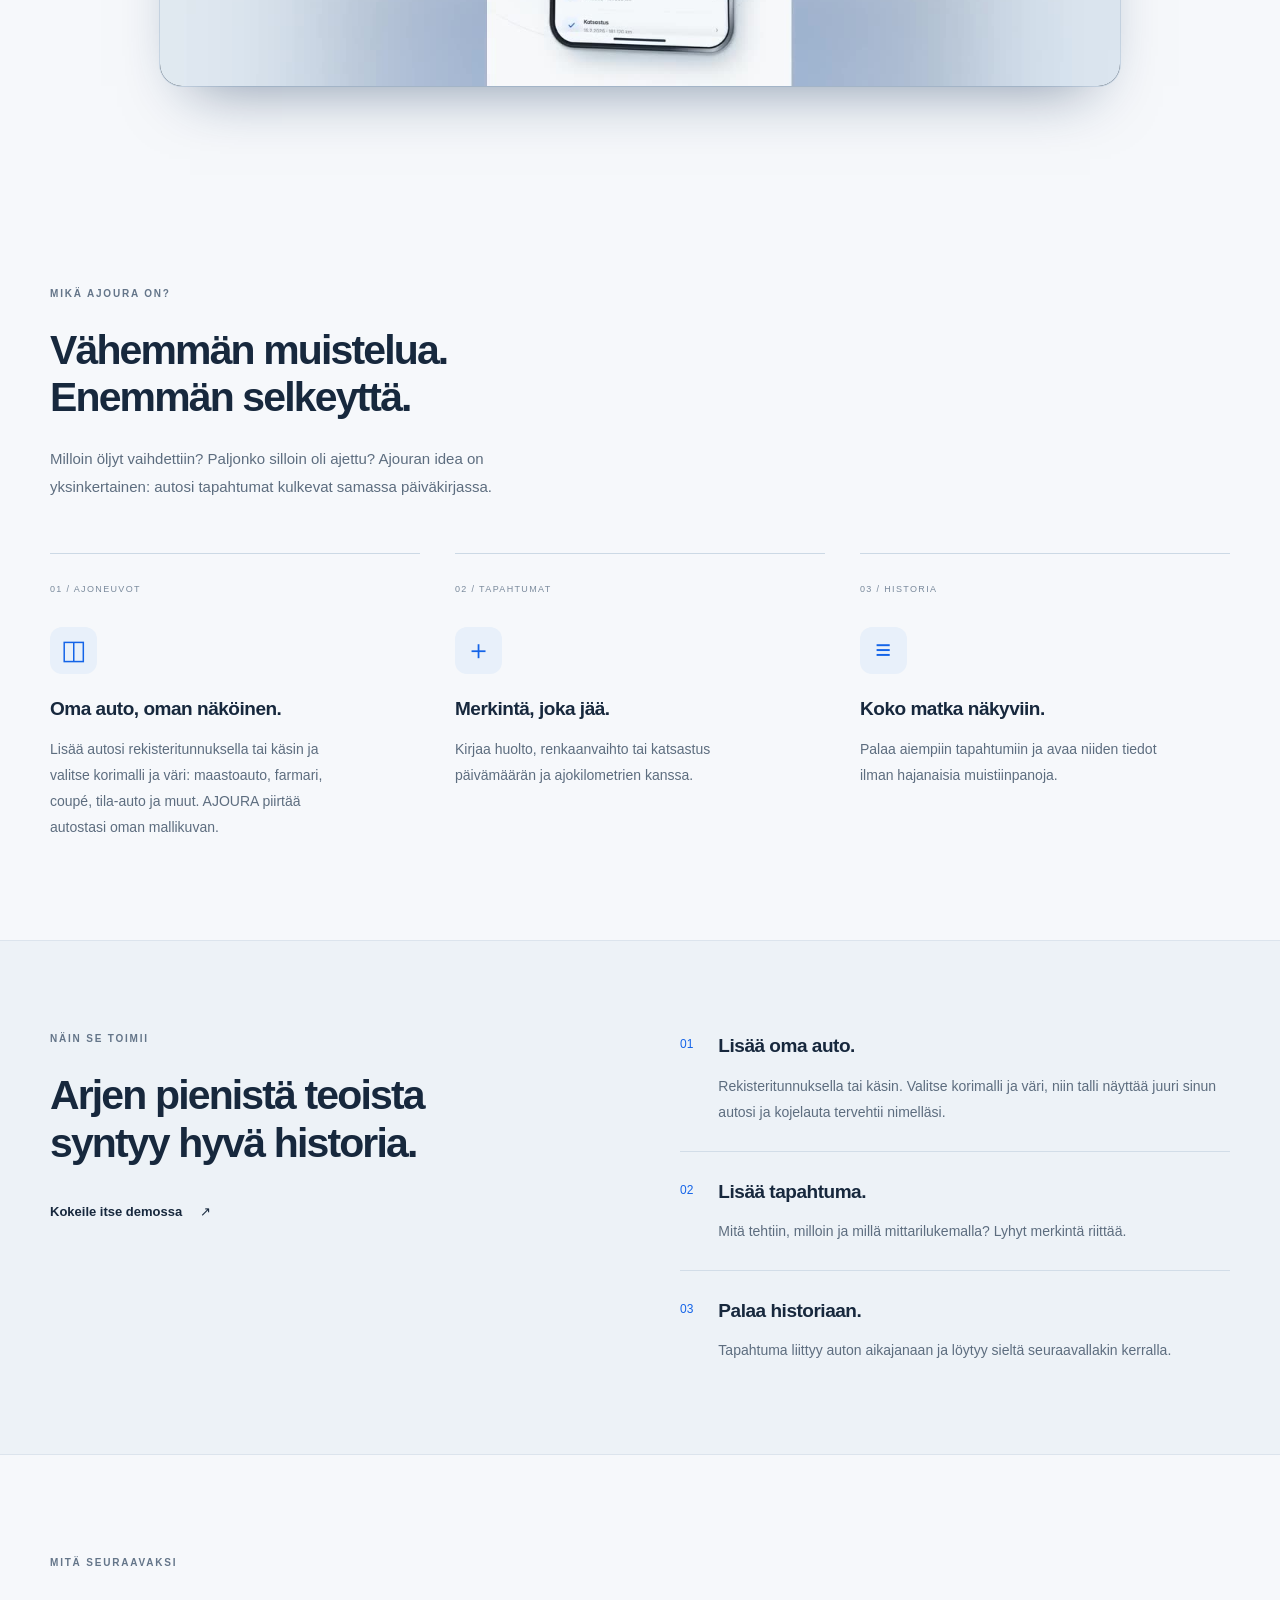
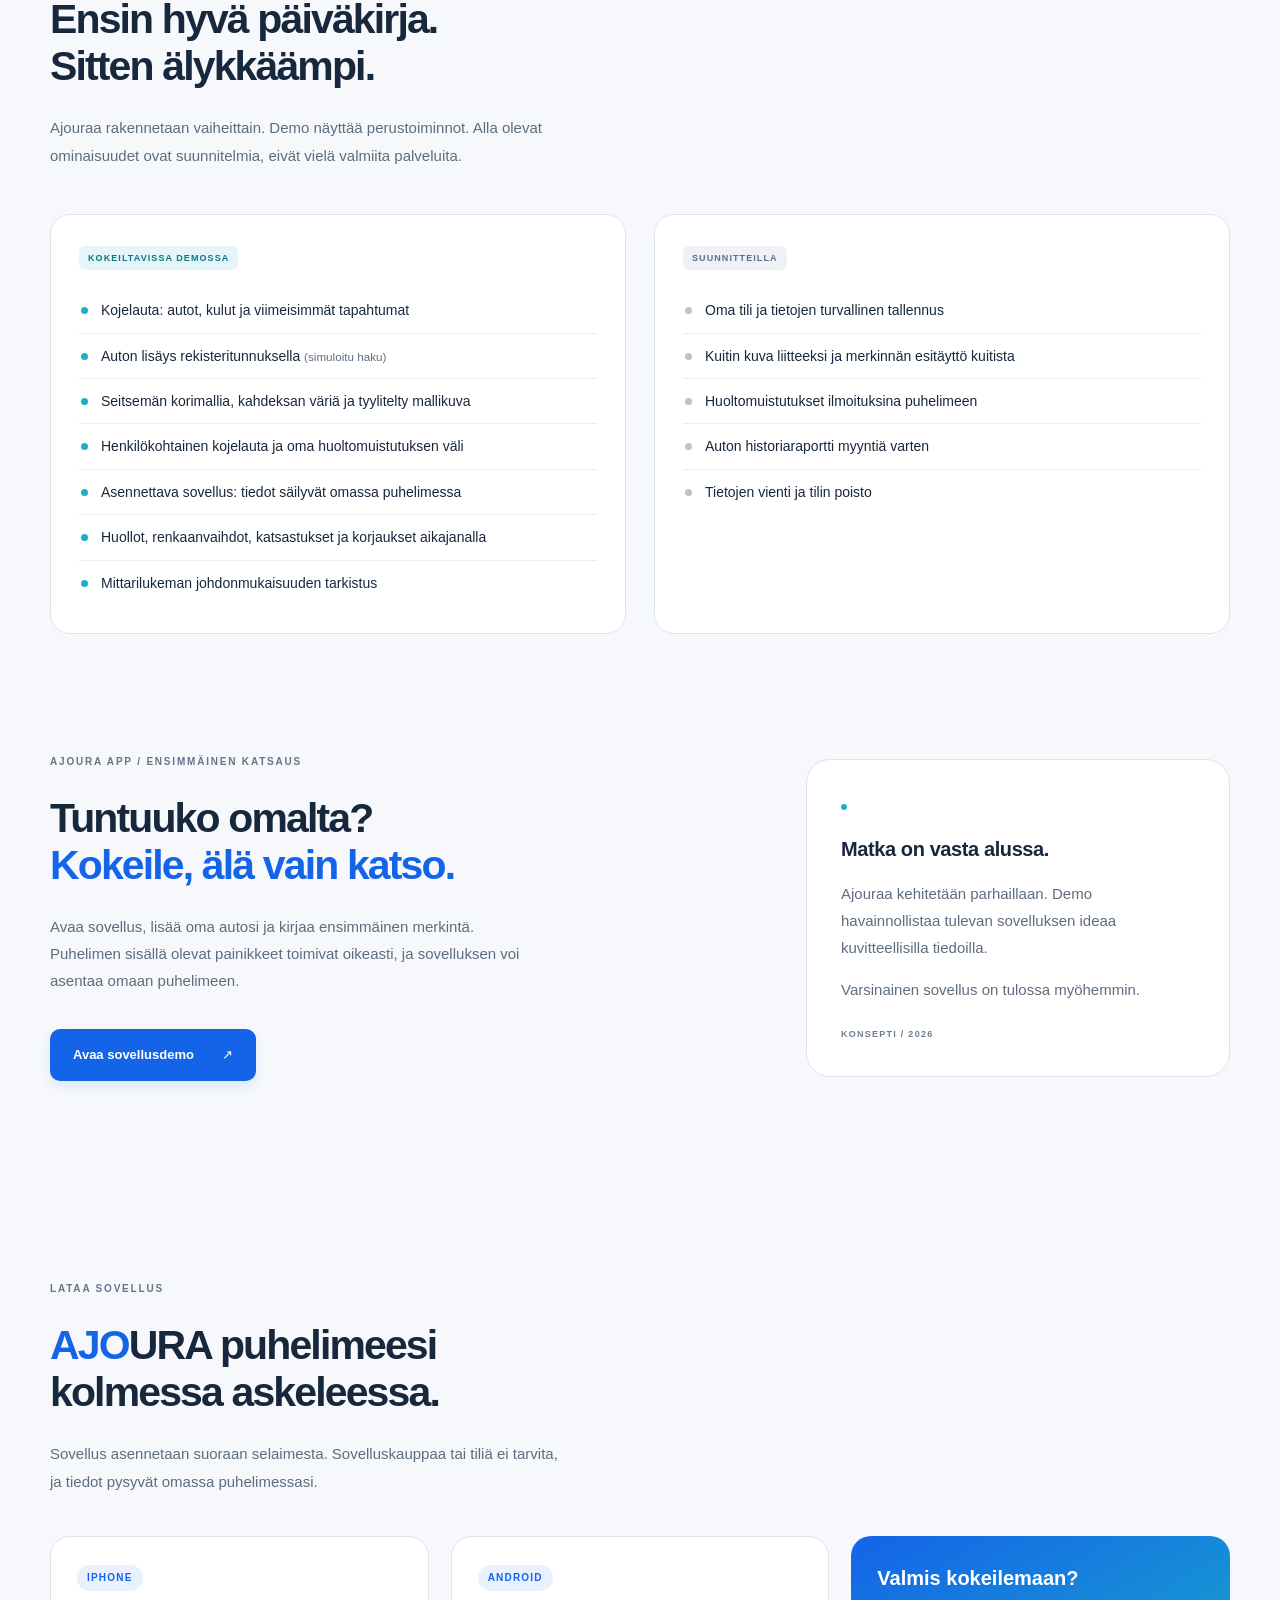
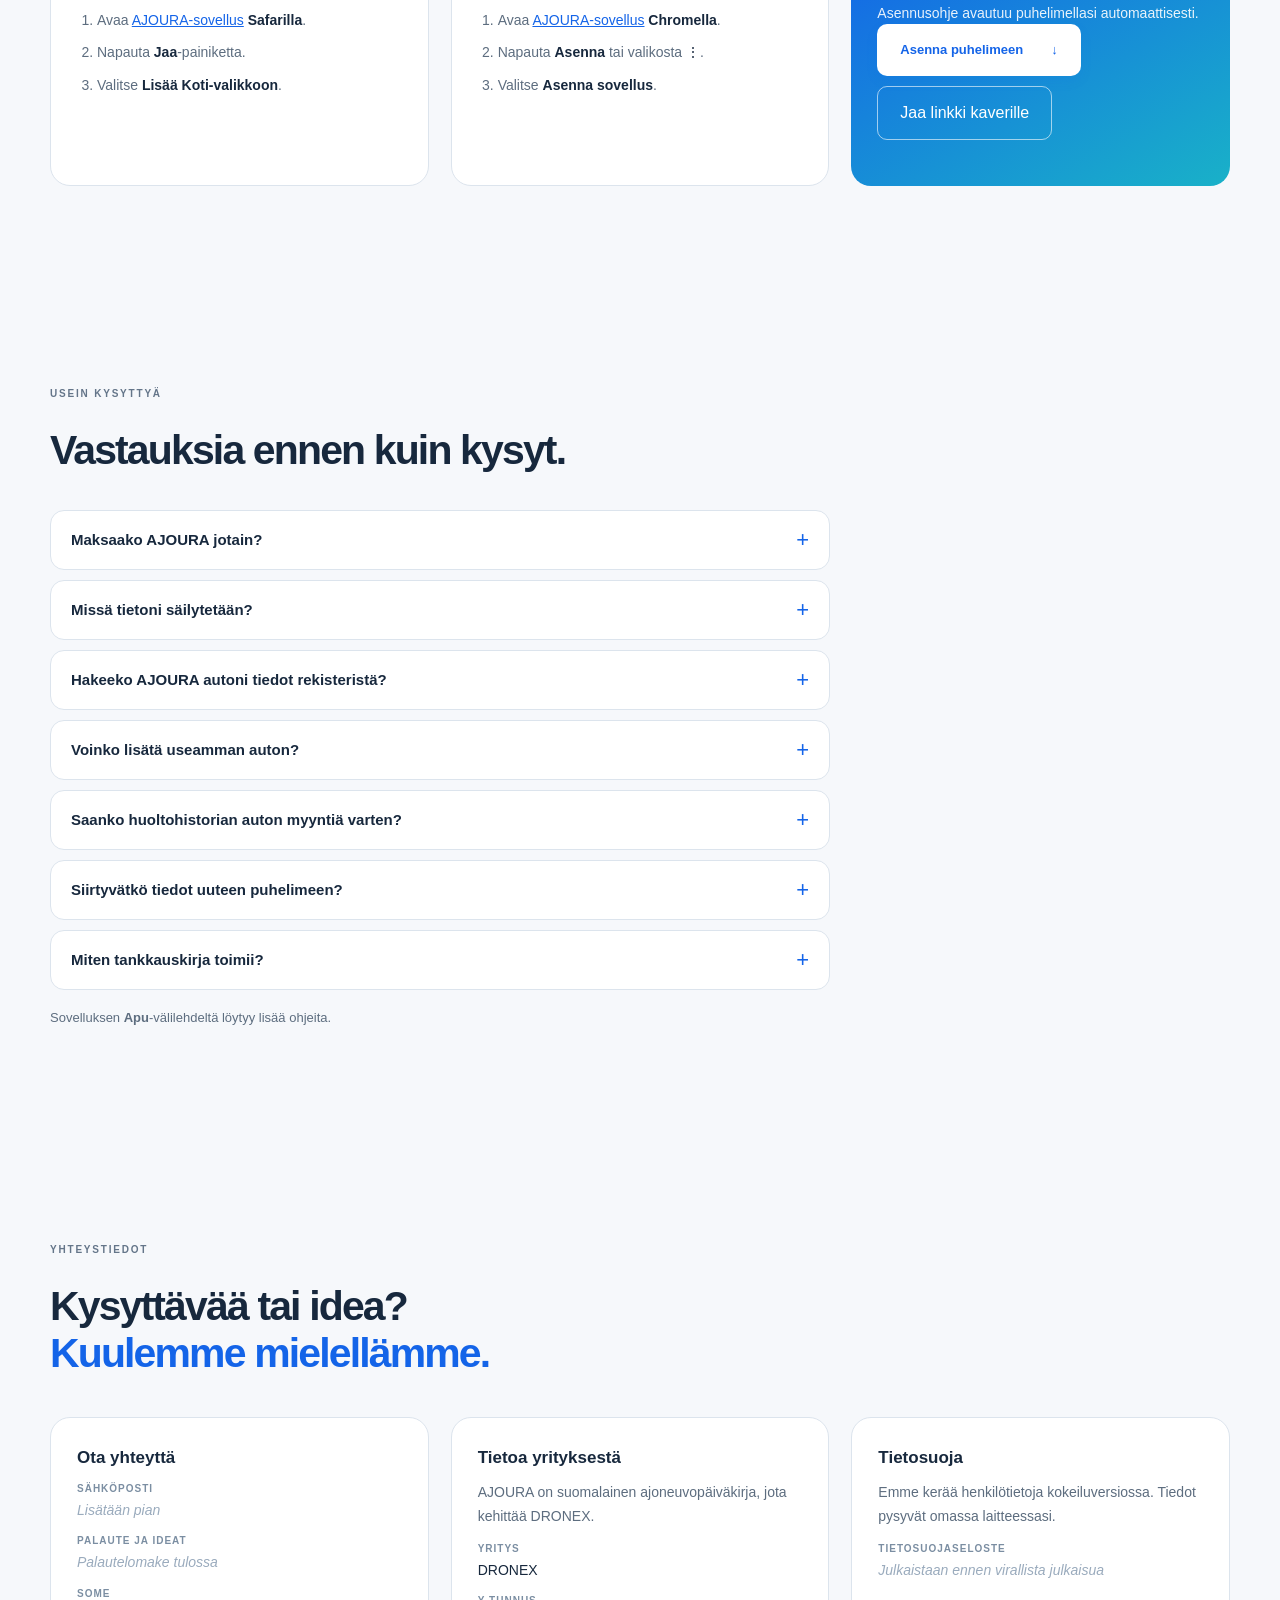
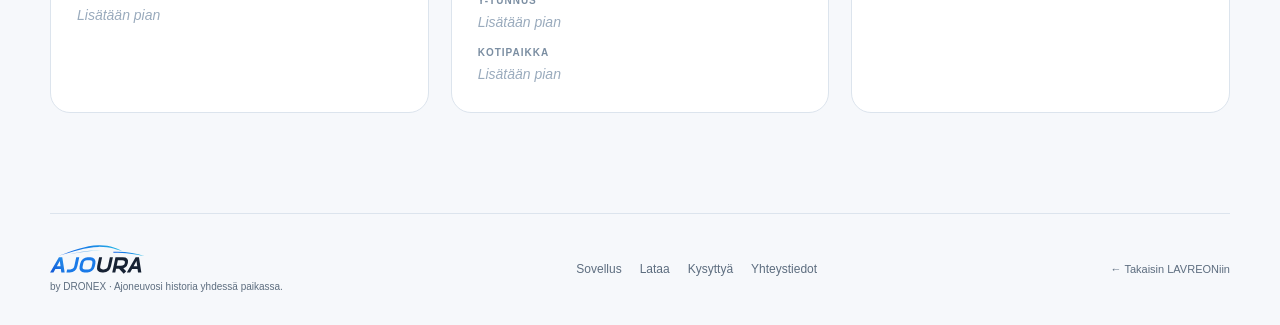
==== commit d728b27c: "AJOURA: free-form notes per car on the vehicle page Co-Authored-By: Claude Opus 5.5 (1M context) <no" ====
--- a/ajoura/index.html
+++ b/ajoura/index.html
@@ -1,5 +1,5 @@
 <!doctype html>
-<html lang="fi"><head><meta charset="utf-8"><meta name="viewport" content="width=device-width,initial-scale=1"><title>AJOURA — Ajoneuvosi historia yhdessä paikassa</title><meta name="description" content="Ajoura on kehitteillä oleva digitaalinen ajoneuvopäiväkirja yksityisautoilijoille. Tutustu konseptiin ja kokeile interaktiivista sovellusdemoa."><meta name="theme-color" content="#f6f8fb"><link rel="icon" href="mark.svg" type="image/svg+xml"><link rel="manifest" href="manifest.webmanifest"><link rel="apple-touch-icon" href="icons/apple-touch-icon.png"><meta name="apple-mobile-web-app-capable" content="yes"><meta name="apple-mobile-web-app-title" content="AJOURA"><script>if(matchMedia('(display-mode: standalone)').matches||navigator.standalone)location.replace('app.html?pwa=1');</script><link rel="stylesheet" href="ajoura.css?v=shapes-1"><script src="car-render.js?v=shapes-1" defer></script><script src="video.js?v=shapes-1" defer></script><script src="share.js?v=shapes-1" defer></script></head>
+<html lang="fi"><head><meta charset="utf-8"><meta name="viewport" content="width=device-width,initial-scale=1"><title>AJOURA — Ajoneuvosi historia yhdessä paikassa</title><meta name="description" content="Ajoura on kehitteillä oleva digitaalinen ajoneuvopäiväkirja yksityisautoilijoille. Tutustu konseptiin ja kokeile interaktiivista sovellusdemoa."><meta name="theme-color" content="#f6f8fb"><link rel="icon" href="mark.svg" type="image/svg+xml"><link rel="manifest" href="manifest.webmanifest"><link rel="apple-touch-icon" href="icons/apple-touch-icon.png"><meta name="apple-mobile-web-app-capable" content="yes"><meta name="apple-mobile-web-app-title" content="AJOURA"><script>if(matchMedia('(display-mode: standalone)').matches||navigator.standalone)location.replace('app.html?pwa=1');</script><link rel="stylesheet" href="ajoura.css?v=notes-1"><script src="car-render.js?v=notes-1" defer></script><script src="video.js?v=notes-1" defer></script><script src="share.js?v=notes-1" defer></script></head>
 <body><a class="skip-link" href="#main">Siirry sisältöön</a>
 <header class="product-header wrap"><a class="wordmark logo-mark" href="./" aria-label="Ajouran etusivu"><img src="logo.svg" width="640" height="198" alt="AJOURA"><span>by DRONEX</span></a><nav aria-label="Ajouran navigaatio"><a href="#idea">Idea</a><a href="#toiminta">Näin se toimii</a><a href="#lataa">Lataa sovellus</a><a href="#ukk">Kysyttyä</a><a href="#yhteys">Yhteystiedot</a><a class="nav-app" href="app.html">Kokeile sovellusta <span aria-hidden="true">↗</span></a></nav></header>
 <main id="main"><section class="hero wrap" aria-labelledby="hero-title"><div class="hero-copy"><p class="eyebrow"><span class="status-dot"></span> OMA AUTO. OMA HISTORIA.</p><h1 id="hero-title">Ajoneuvosi historia.<br><span>Yhdessä paikassa.</span></h1><p class="hero-lead">Autosi matka ansaitsee oman muistin.</p><p class="hero-description">Ajoura on kehitteillä oleva digitaalinen ajoneuvopäiväkirja. Ajoneuvot, mittarilukemat ja huoltotapahtumat selkeänä kokonaisuutena.</p><div class="actions"><a class="button primary" href="app.html">Kokeile AJOURAa <span aria-hidden="true">↗</span></a><a class="text-link" href="#idea">Tutustu ideaan <span aria-hidden="true">↓</span></a></div><a class="video-link" href="#esittely"><span class="play" aria-hidden="true">▶</span> Katso esittelyvideo <small>0:20</small></a><p class="micro">Interaktiivinen konseptidemo · Ei kirjautumista · <a href="app.html?asenna=1">Asenna puhelimeen</a></p></div>
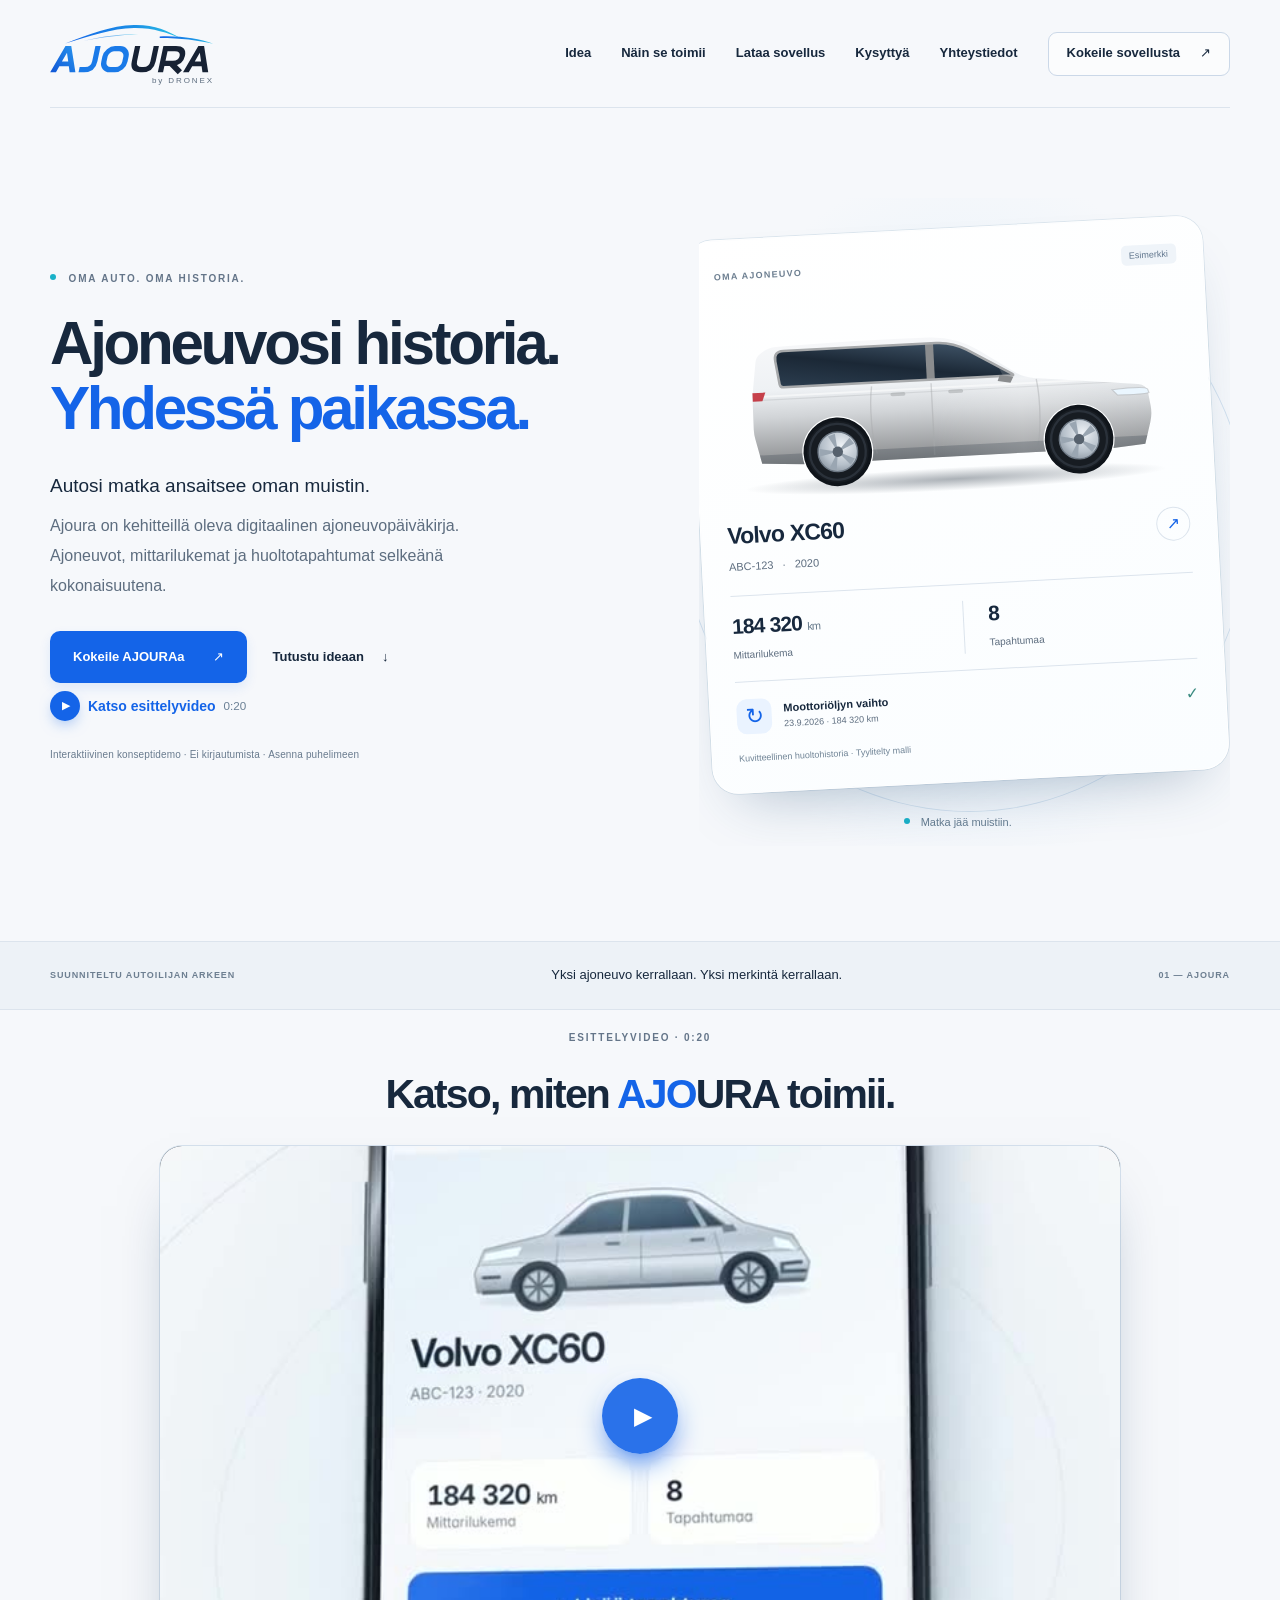
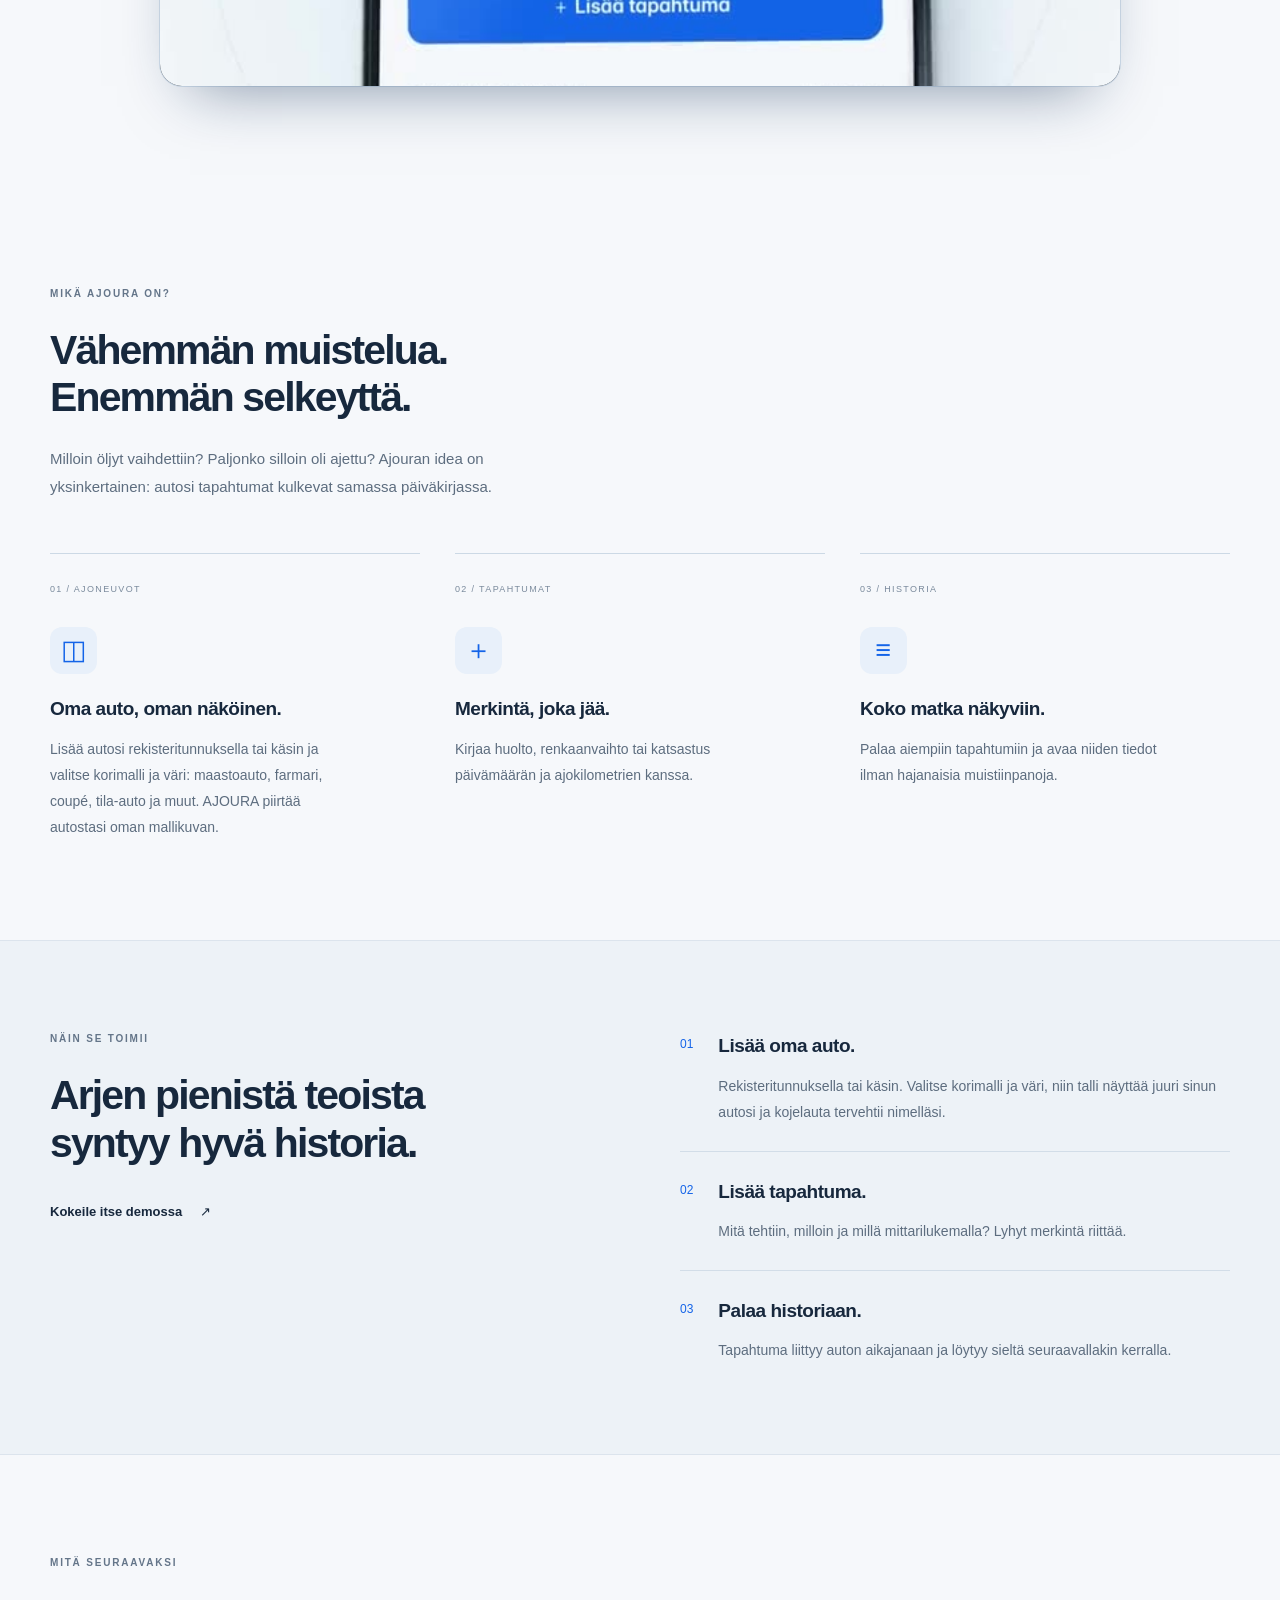
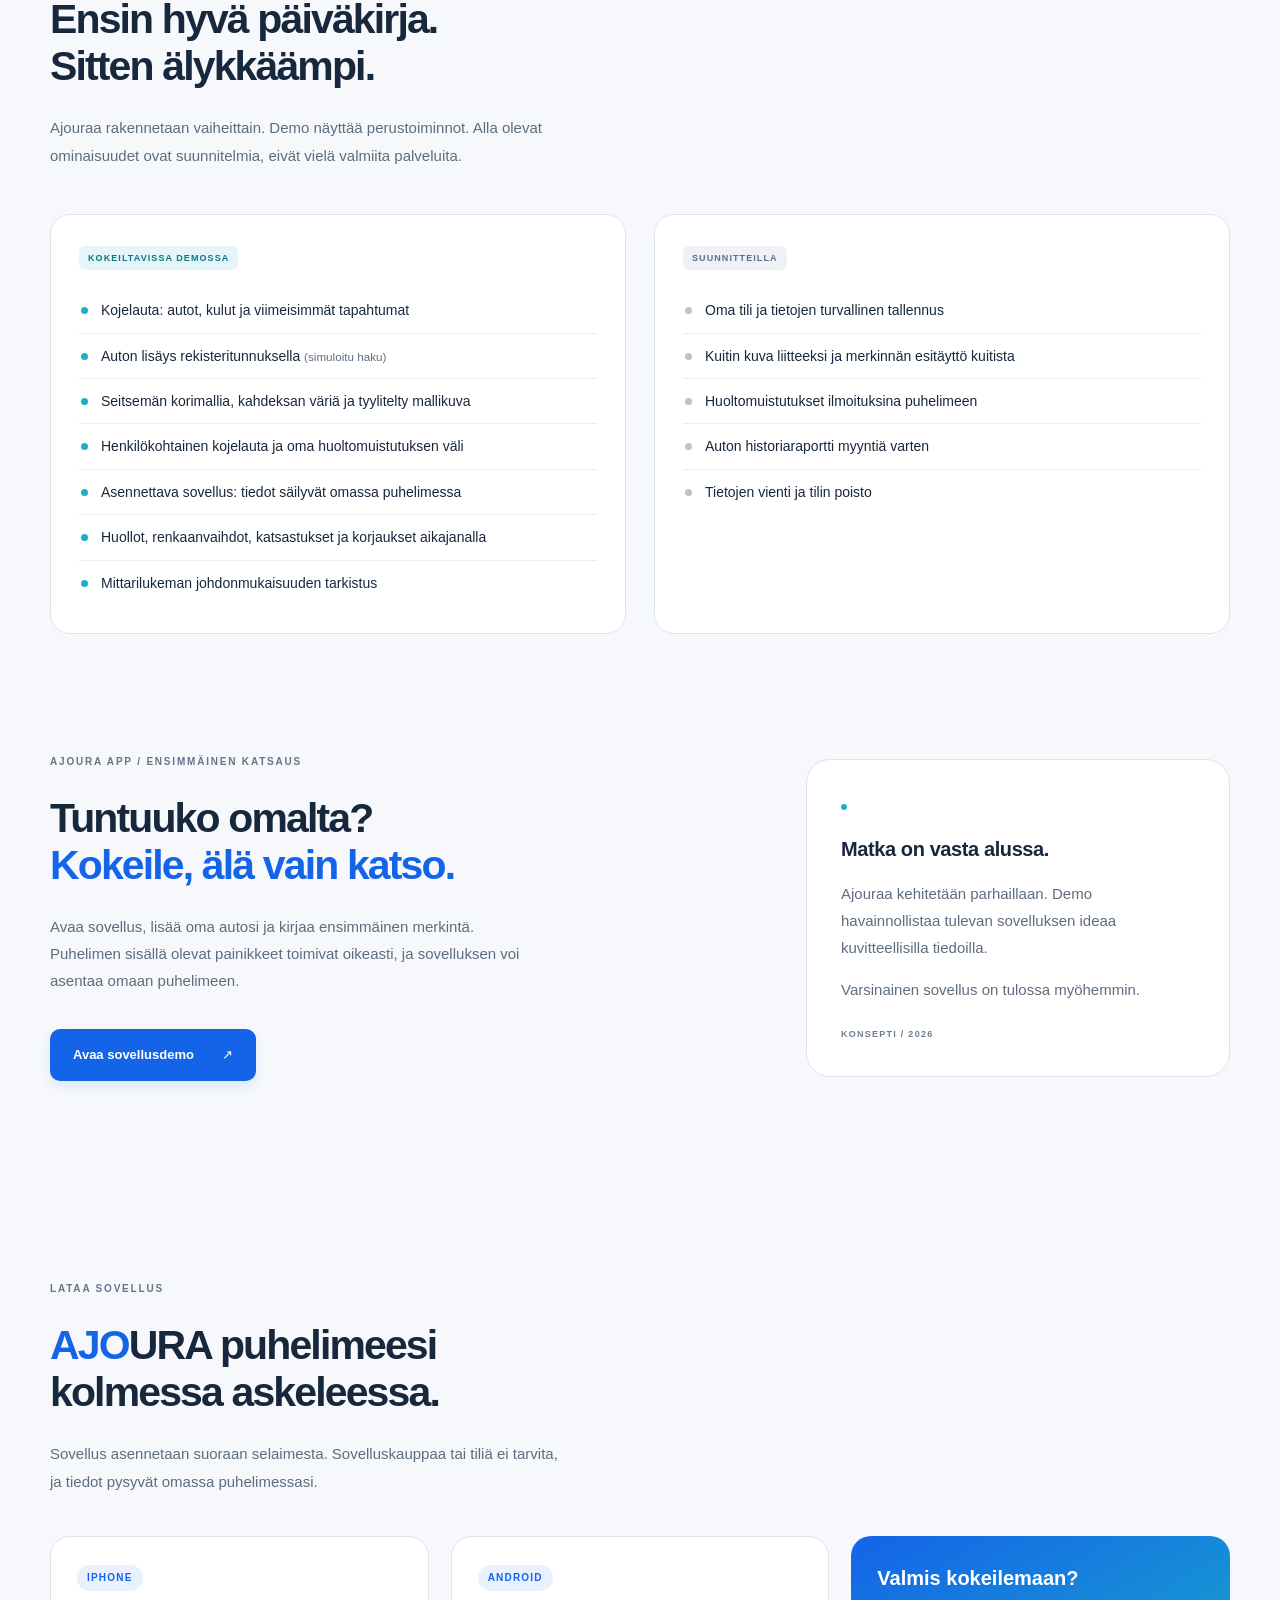
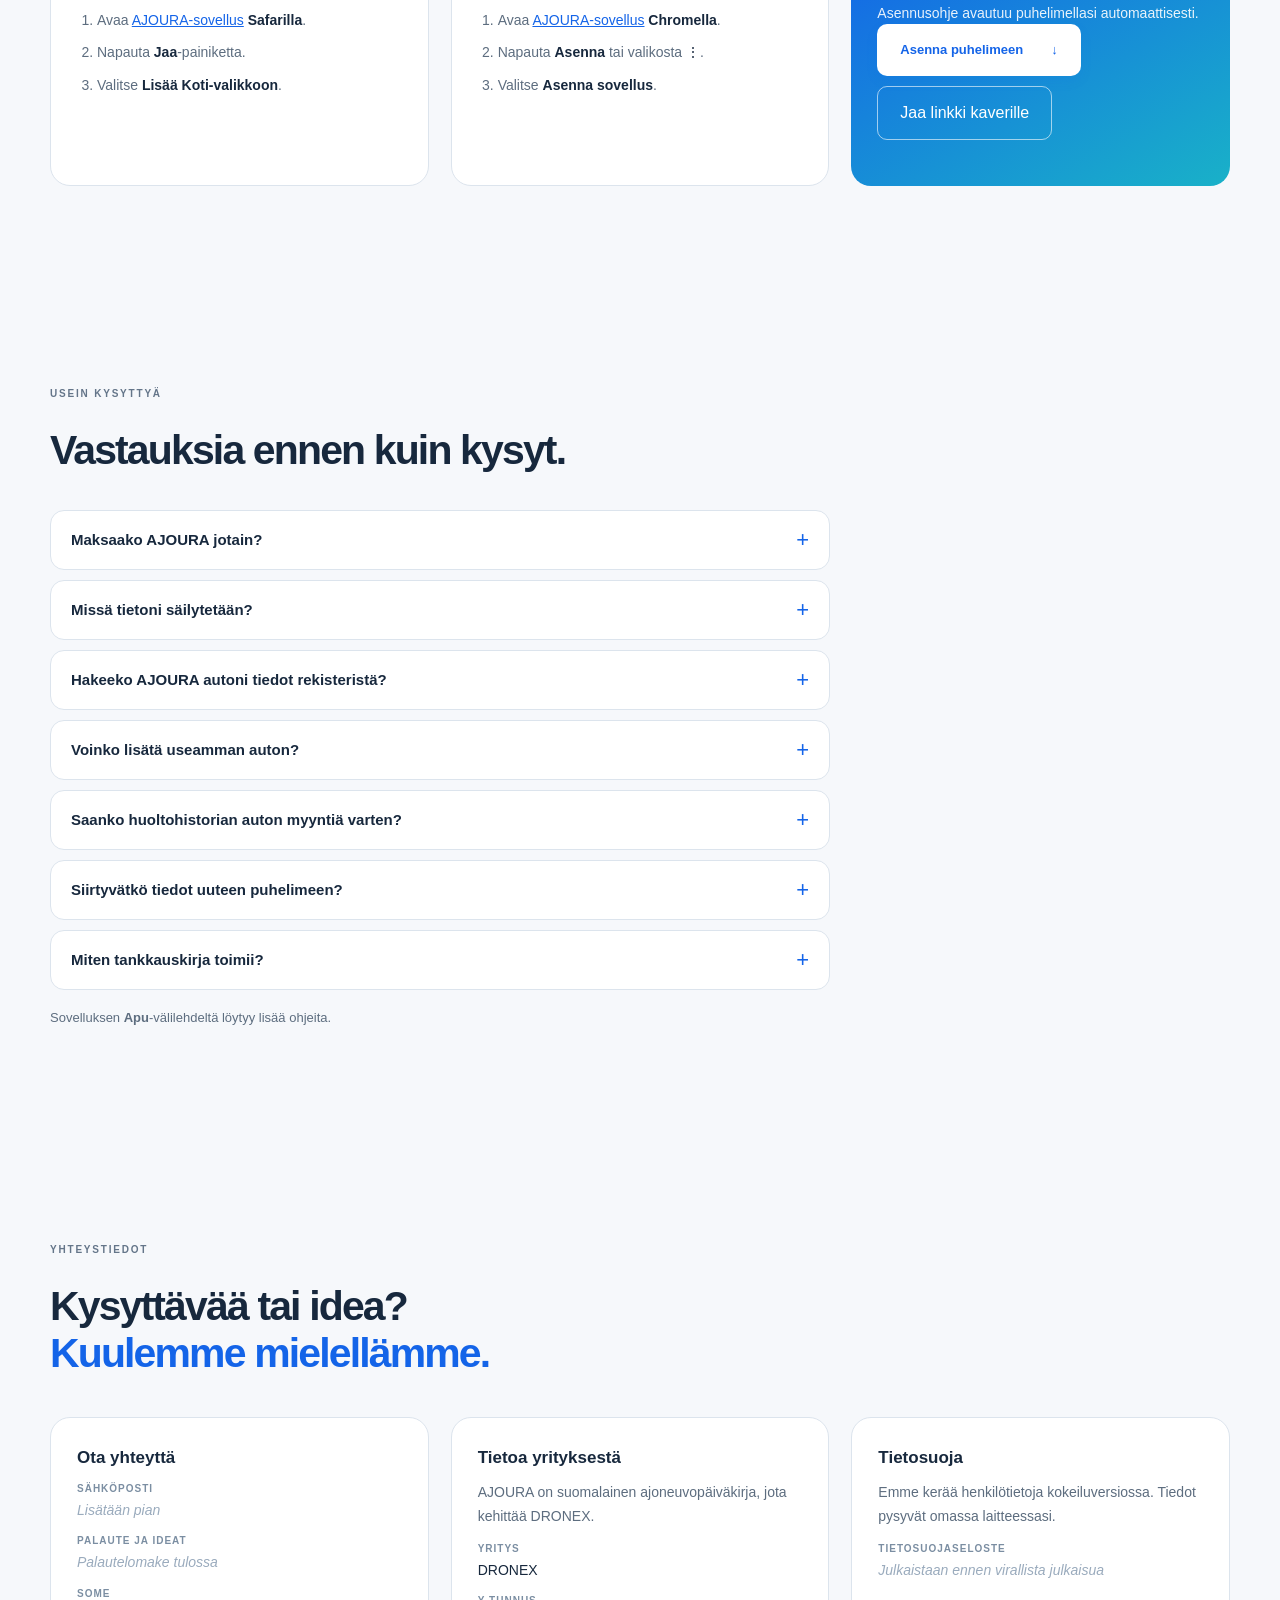
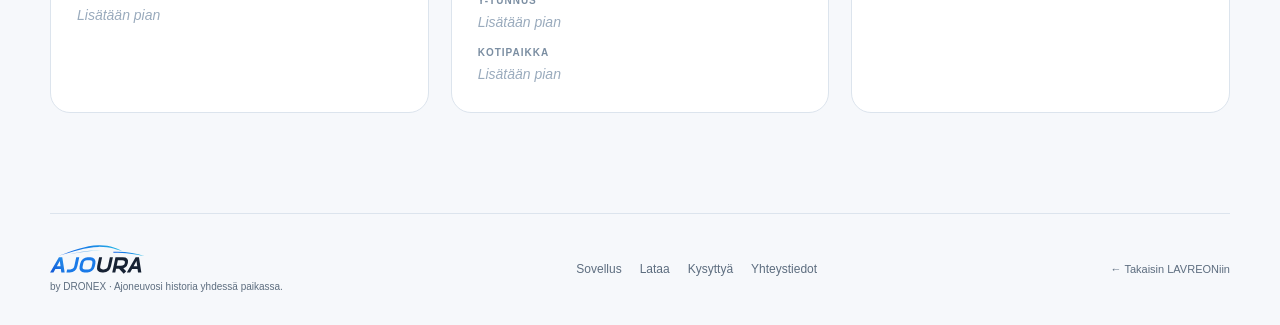
==== commit 8a775b1d: "AJOURA: search box for make and model when adding a car Co-Authored-By: Claude Opus 5.5 (1M context)" ====
--- a/ajoura/index.html
+++ b/ajoura/index.html
@@ -1,5 +1,5 @@
 <!doctype html>
-<html lang="fi"><head><meta charset="utf-8"><meta name="viewport" content="width=device-width,initial-scale=1"><title>AJOURA — Ajoneuvosi historia yhdessä paikassa</title><meta name="description" content="Ajoura on kehitteillä oleva digitaalinen ajoneuvopäiväkirja yksityisautoilijoille. Tutustu konseptiin ja kokeile interaktiivista sovellusdemoa."><meta name="theme-color" content="#f6f8fb"><link rel="icon" href="mark.svg" type="image/svg+xml"><link rel="manifest" href="manifest.webmanifest"><link rel="apple-touch-icon" href="icons/apple-touch-icon.png"><meta name="apple-mobile-web-app-capable" content="yes"><meta name="apple-mobile-web-app-title" content="AJOURA"><script>if(matchMedia('(display-mode: standalone)').matches||navigator.standalone)location.replace('app.html?pwa=1');</script><link rel="stylesheet" href="ajoura.css?v=notes-1"><script src="car-render.js?v=notes-1" defer></script><script src="video.js?v=notes-1" defer></script><script src="share.js?v=notes-1" defer></script></head>
+<html lang="fi"><head><meta charset="utf-8"><meta name="viewport" content="width=device-width,initial-scale=1"><title>AJOURA — Ajoneuvosi historia yhdessä paikassa</title><meta name="description" content="Ajoura on kehitteillä oleva digitaalinen ajoneuvopäiväkirja yksityisautoilijoille. Tutustu konseptiin ja kokeile interaktiivista sovellusdemoa."><meta name="theme-color" content="#f6f8fb"><link rel="icon" href="mark.svg" type="image/svg+xml"><link rel="manifest" href="manifest.webmanifest"><link rel="apple-touch-icon" href="icons/apple-touch-icon.png"><meta name="apple-mobile-web-app-capable" content="yes"><meta name="apple-mobile-web-app-title" content="AJOURA"><script>if(matchMedia('(display-mode: standalone)').matches||navigator.standalone)location.replace('app.html?pwa=1');</script><link rel="stylesheet" href="ajoura.css?v=search-1"><script src="car-render.js?v=search-1" defer></script><script src="video.js?v=search-1" defer></script><script src="share.js?v=search-1" defer></script></head>
 <body><a class="skip-link" href="#main">Siirry sisältöön</a>
 <header class="product-header wrap"><a class="wordmark logo-mark" href="./" aria-label="Ajouran etusivu"><img src="logo.svg" width="640" height="198" alt="AJOURA"><span>by DRONEX</span></a><nav aria-label="Ajouran navigaatio"><a href="#idea">Idea</a><a href="#toiminta">Näin se toimii</a><a href="#lataa">Lataa sovellus</a><a href="#ukk">Kysyttyä</a><a href="#yhteys">Yhteystiedot</a><a class="nav-app" href="app.html">Kokeile sovellusta <span aria-hidden="true">↗</span></a></nav></header>
 <main id="main"><section class="hero wrap" aria-labelledby="hero-title"><div class="hero-copy"><p class="eyebrow"><span class="status-dot"></span> OMA AUTO. OMA HISTORIA.</p><h1 id="hero-title">Ajoneuvosi historia.<br><span>Yhdessä paikassa.</span></h1><p class="hero-lead">Autosi matka ansaitsee oman muistin.</p><p class="hero-description">Ajoura on kehitteillä oleva digitaalinen ajoneuvopäiväkirja. Ajoneuvot, mittarilukemat ja huoltotapahtumat selkeänä kokonaisuutena.</p><div class="actions"><a class="button primary" href="app.html">Kokeile AJOURAa <span aria-hidden="true">↗</span></a><a class="text-link" href="#idea">Tutustu ideaan <span aria-hidden="true">↓</span></a></div><a class="video-link" href="#esittely"><span class="play" aria-hidden="true">▶</span> Katso esittelyvideo <small>0:20</small></a><p class="micro">Interaktiivinen konseptidemo · Ei kirjautumista · <a href="app.html?asenna=1">Asenna puhelimeen</a></p></div>
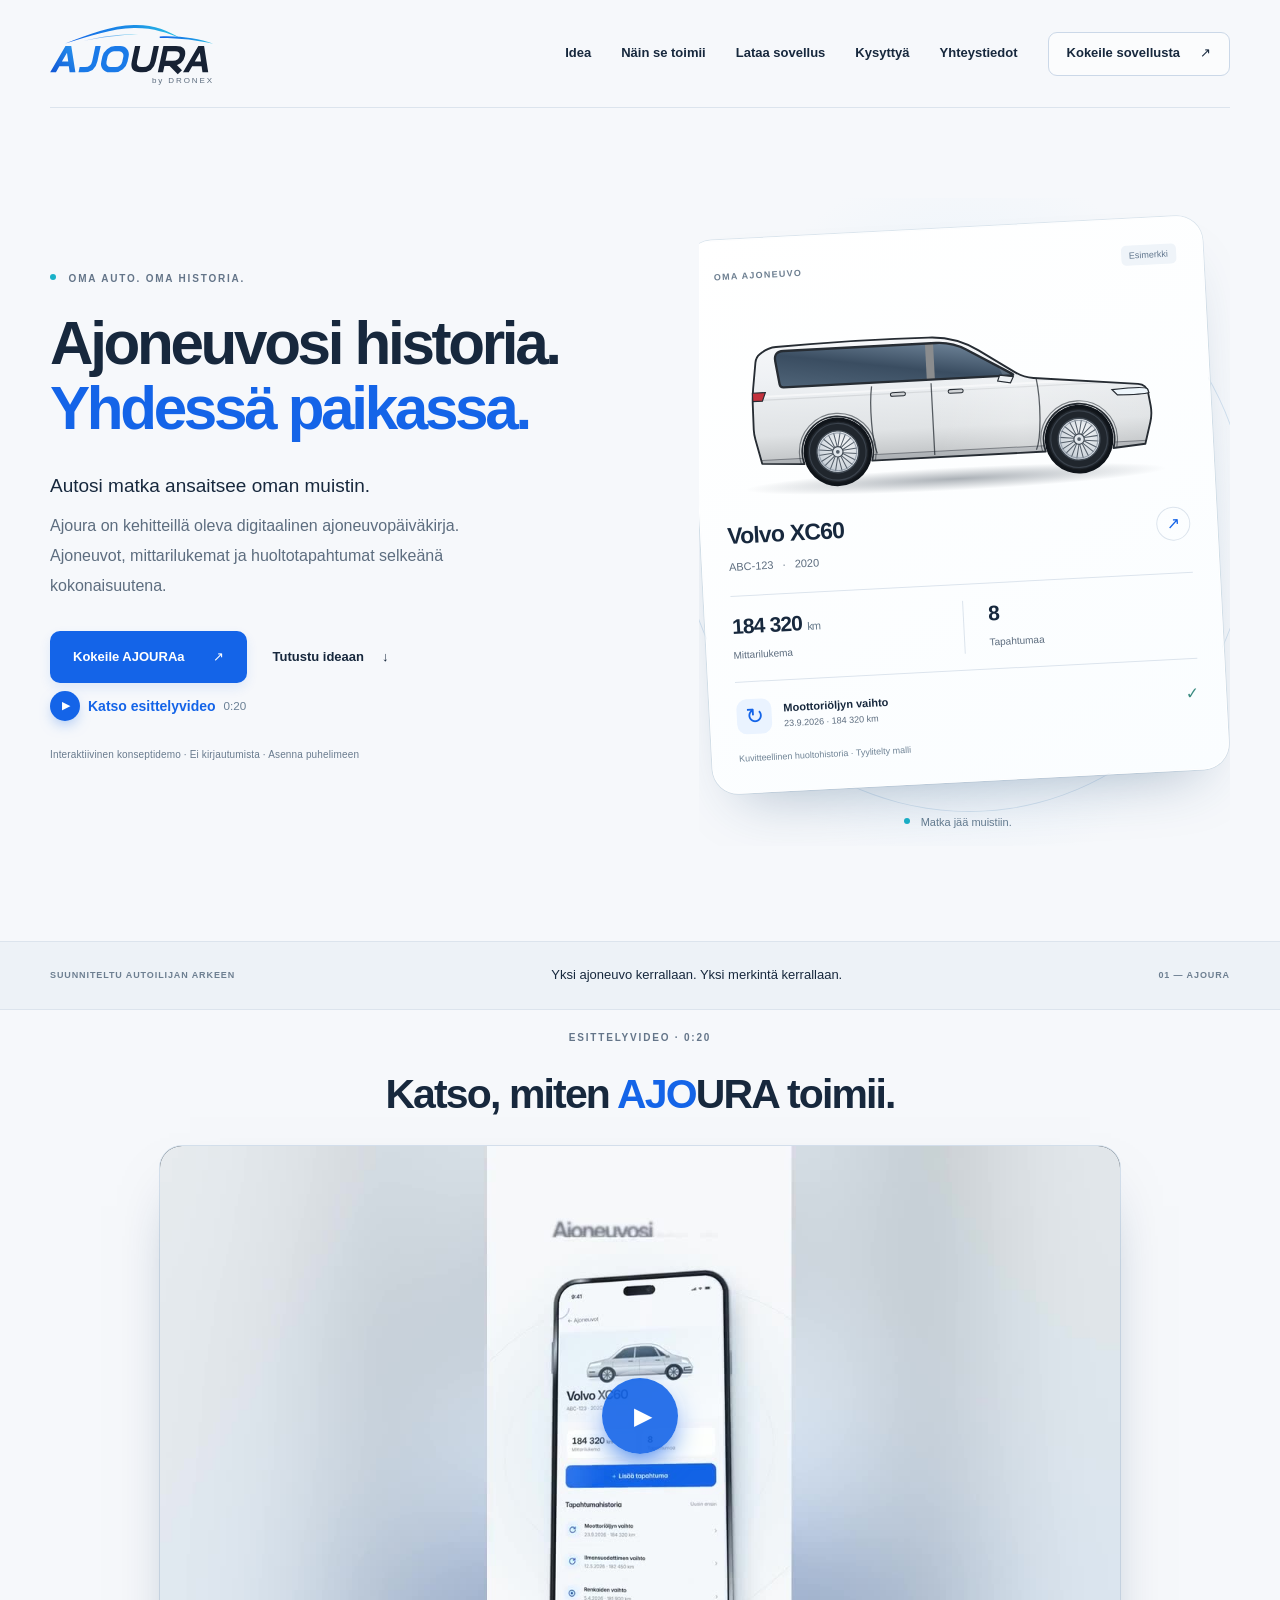
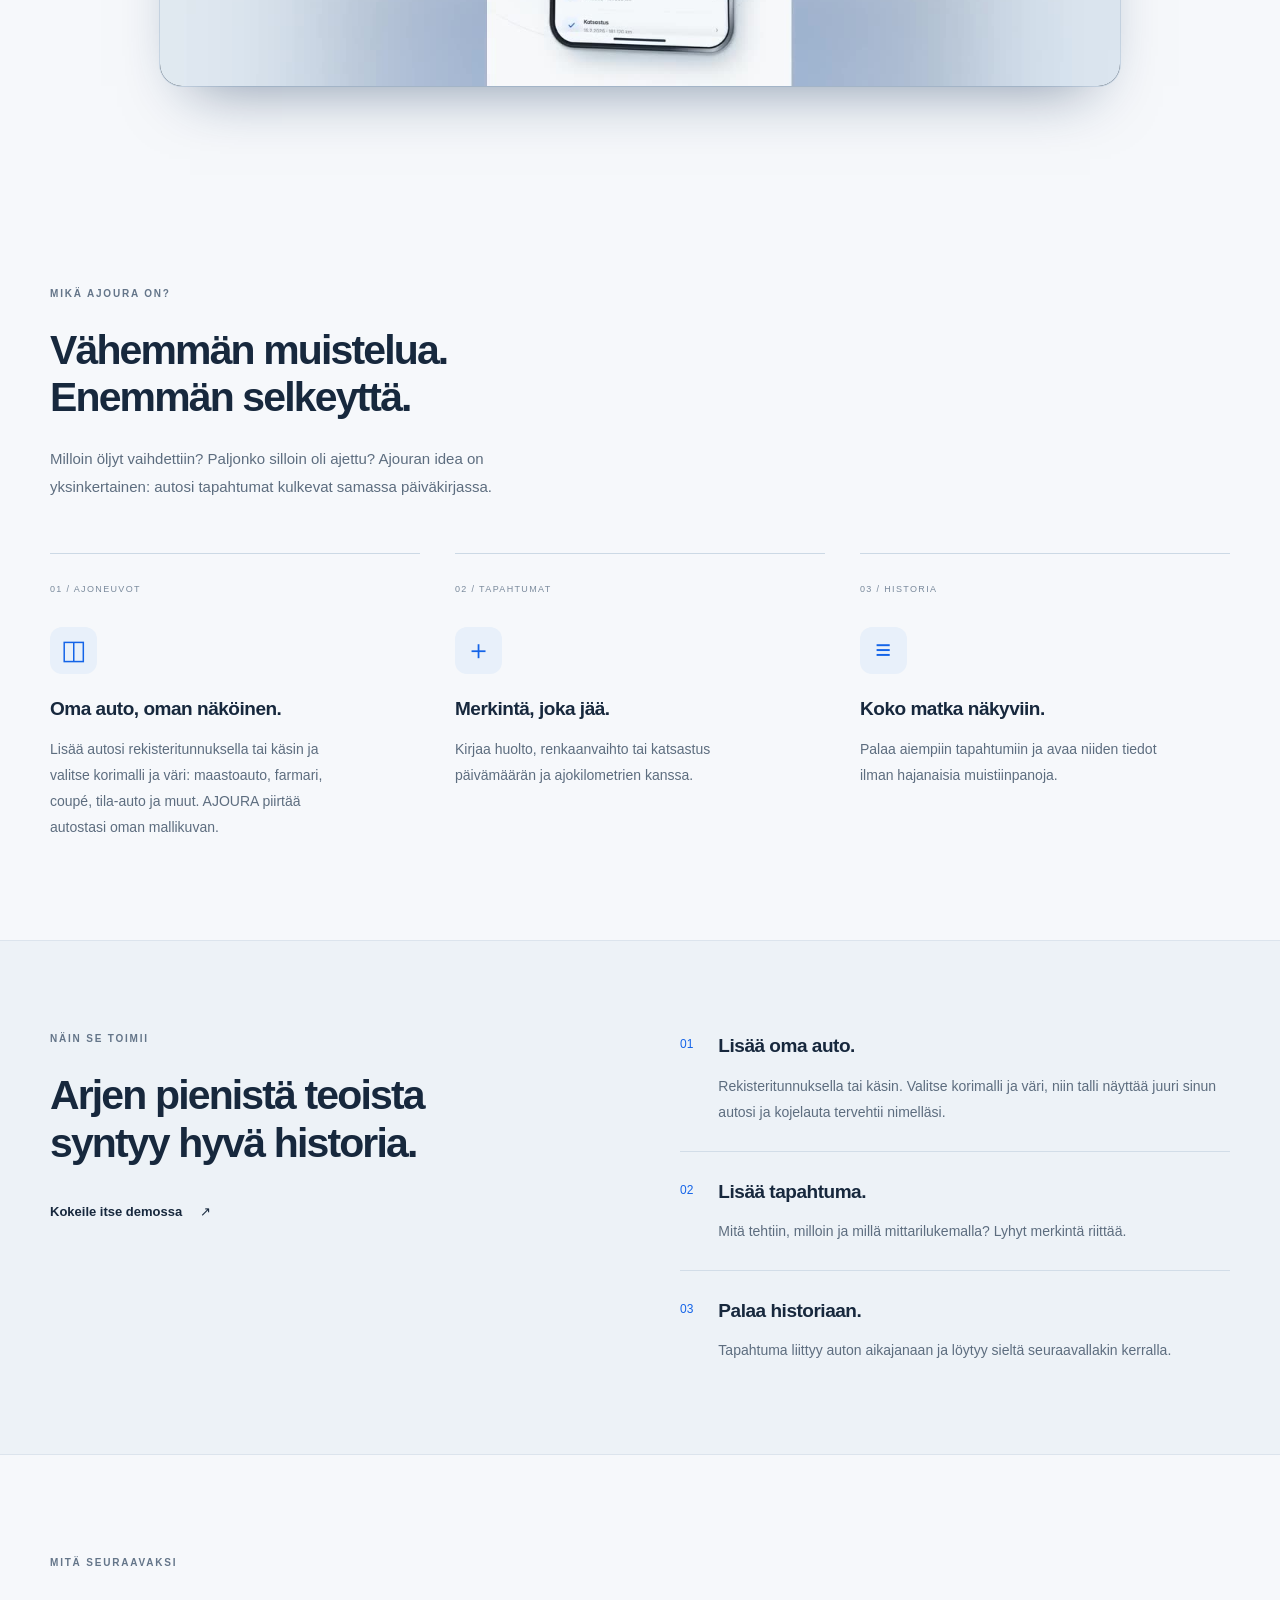
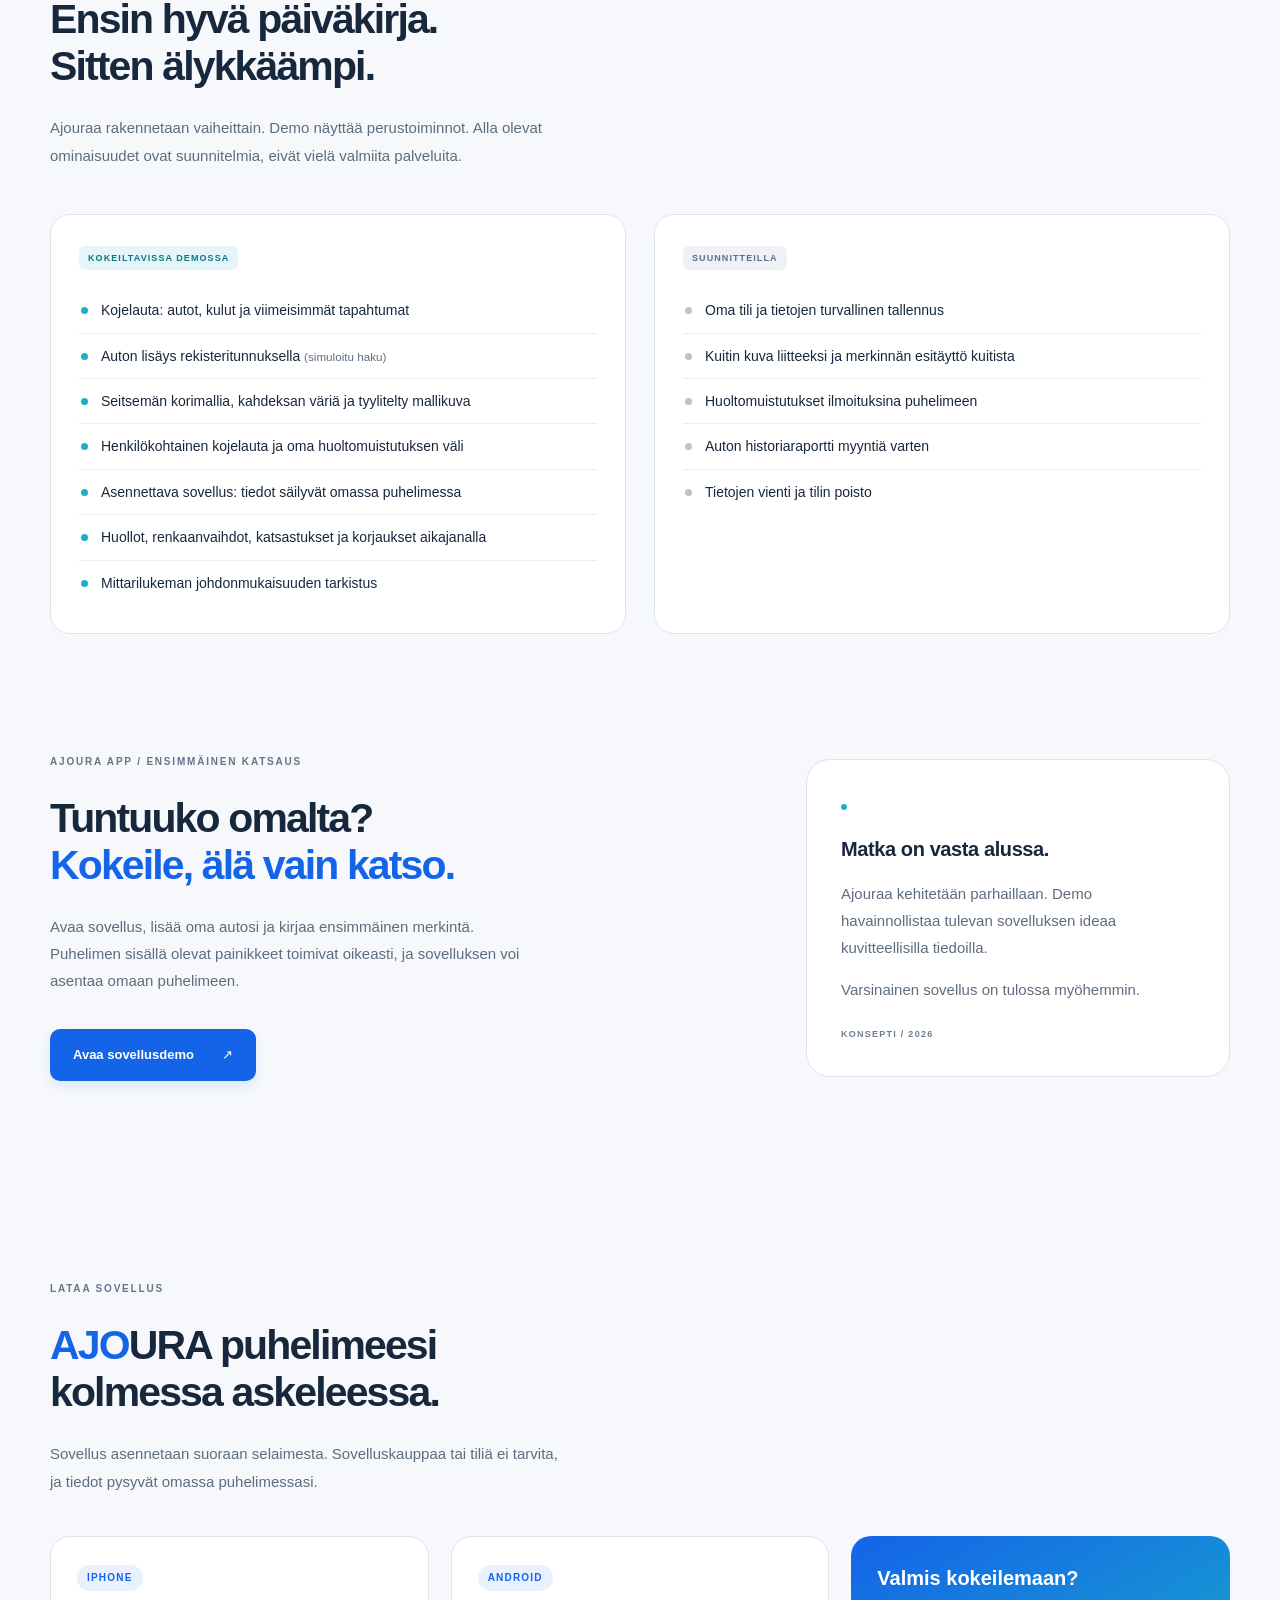
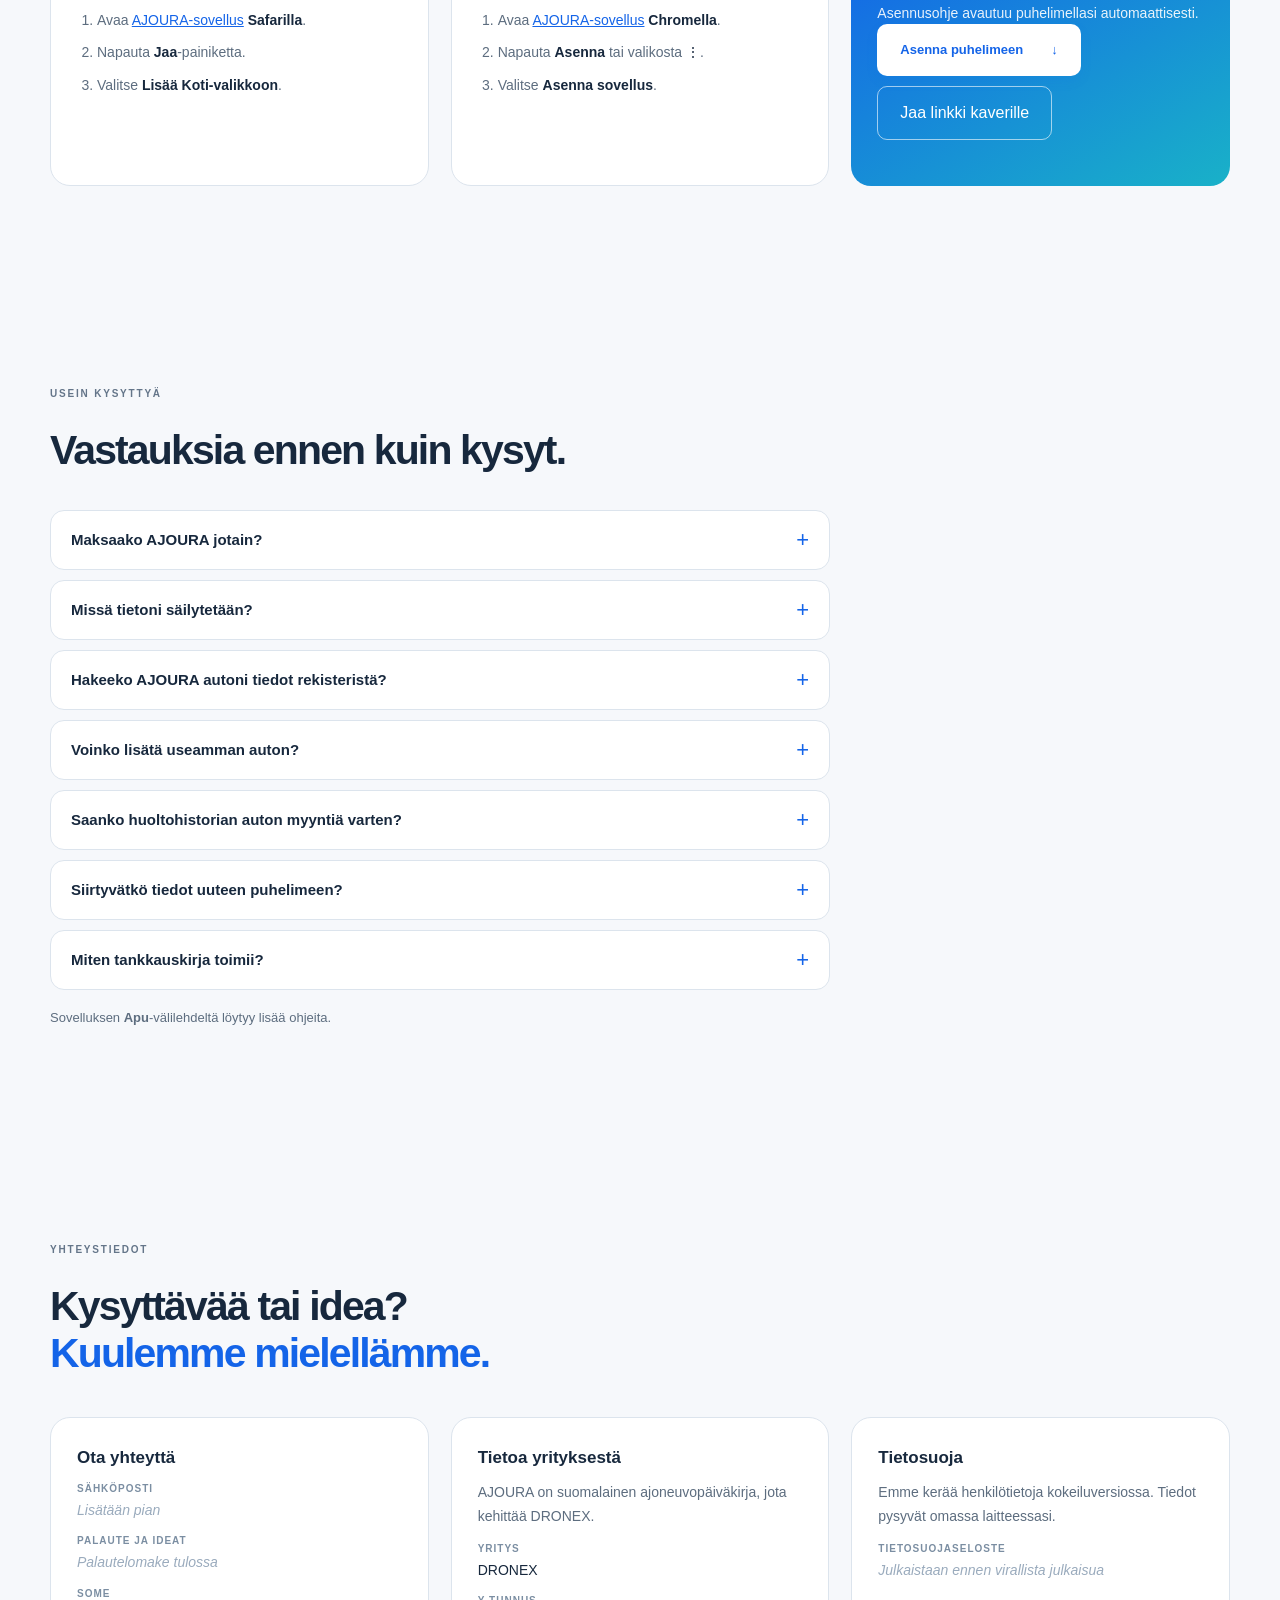
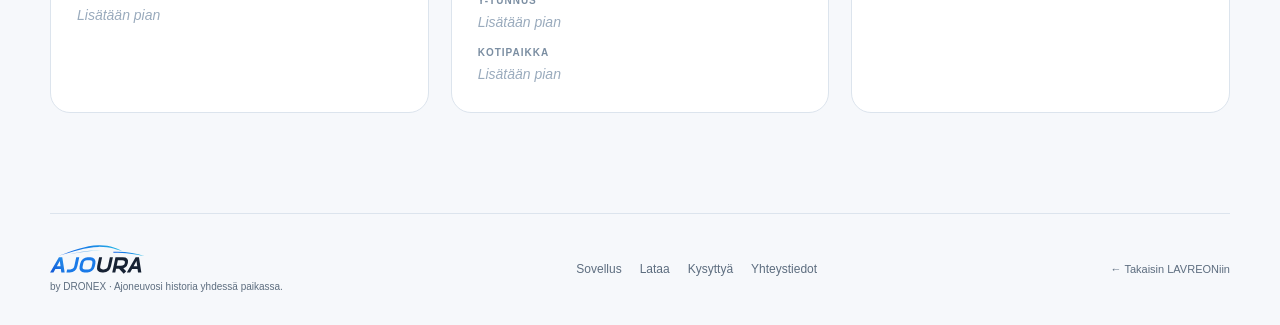
==== commit 8ec899ac: "AJOURA: line-art car drawings, Mercedes CL model, retuned CLS and C coupé shapes Co-Authored-By: Cla" ====
--- a/ajoura/index.html
+++ b/ajoura/index.html
@@ -1,5 +1,5 @@
 <!doctype html>
-<html lang="fi"><head><meta charset="utf-8"><meta name="viewport" content="width=device-width,initial-scale=1"><title>AJOURA — Ajoneuvosi historia yhdessä paikassa</title><meta name="description" content="Ajoura on kehitteillä oleva digitaalinen ajoneuvopäiväkirja yksityisautoilijoille. Tutustu konseptiin ja kokeile interaktiivista sovellusdemoa."><meta name="theme-color" content="#f6f8fb"><link rel="icon" href="mark.svg" type="image/svg+xml"><link rel="manifest" href="manifest.webmanifest"><link rel="apple-touch-icon" href="icons/apple-touch-icon.png"><meta name="apple-mobile-web-app-capable" content="yes"><meta name="apple-mobile-web-app-title" content="AJOURA"><script>if(matchMedia('(display-mode: standalone)').matches||navigator.standalone)location.replace('app.html?pwa=1');</script><link rel="stylesheet" href="ajoura.css?v=search-1"><script src="car-render.js?v=search-1" defer></script><script src="video.js?v=search-1" defer></script><script src="share.js?v=search-1" defer></script></head>
+<html lang="fi"><head><meta charset="utf-8"><meta name="viewport" content="width=device-width,initial-scale=1"><title>AJOURA — Ajoneuvosi historia yhdessä paikassa</title><meta name="description" content="Ajoura on kehitteillä oleva digitaalinen ajoneuvopäiväkirja yksityisautoilijoille. Tutustu konseptiin ja kokeile interaktiivista sovellusdemoa."><meta name="theme-color" content="#f6f8fb"><link rel="icon" href="mark.svg" type="image/svg+xml"><link rel="manifest" href="manifest.webmanifest"><link rel="apple-touch-icon" href="icons/apple-touch-icon.png"><meta name="apple-mobile-web-app-capable" content="yes"><meta name="apple-mobile-web-app-title" content="AJOURA"><script>if(matchMedia('(display-mode: standalone)').matches||navigator.standalone)location.replace('app.html?pwa=1');</script><link rel="stylesheet" href="ajoura.css?v=line-1"><script src="car-render.js?v=line-1" defer></script><script src="video.js?v=line-1" defer></script><script src="share.js?v=line-1" defer></script></head>
 <body><a class="skip-link" href="#main">Siirry sisältöön</a>
 <header class="product-header wrap"><a class="wordmark logo-mark" href="./" aria-label="Ajouran etusivu"><img src="logo.svg" width="640" height="198" alt="AJOURA"><span>by DRONEX</span></a><nav aria-label="Ajouran navigaatio"><a href="#idea">Idea</a><a href="#toiminta">Näin se toimii</a><a href="#lataa">Lataa sovellus</a><a href="#ukk">Kysyttyä</a><a href="#yhteys">Yhteystiedot</a><a class="nav-app" href="app.html">Kokeile sovellusta <span aria-hidden="true">↗</span></a></nav></header>
 <main id="main"><section class="hero wrap" aria-labelledby="hero-title"><div class="hero-copy"><p class="eyebrow"><span class="status-dot"></span> OMA AUTO. OMA HISTORIA.</p><h1 id="hero-title">Ajoneuvosi historia.<br><span>Yhdessä paikassa.</span></h1><p class="hero-lead">Autosi matka ansaitsee oman muistin.</p><p class="hero-description">Ajoura on kehitteillä oleva digitaalinen ajoneuvopäiväkirja. Ajoneuvot, mittarilukemat ja huoltotapahtumat selkeänä kokonaisuutena.</p><div class="actions"><a class="button primary" href="app.html">Kokeile AJOURAa <span aria-hidden="true">↗</span></a><a class="text-link" href="#idea">Tutustu ideaan <span aria-hidden="true">↓</span></a></div><a class="video-link" href="#esittely"><span class="play" aria-hidden="true">▶</span> Katso esittelyvideo <small>0:20</small></a><p class="micro">Interaktiivinen konseptidemo · Ei kirjautumista · <a href="app.html?asenna=1">Asenna puhelimeen</a></p></div>
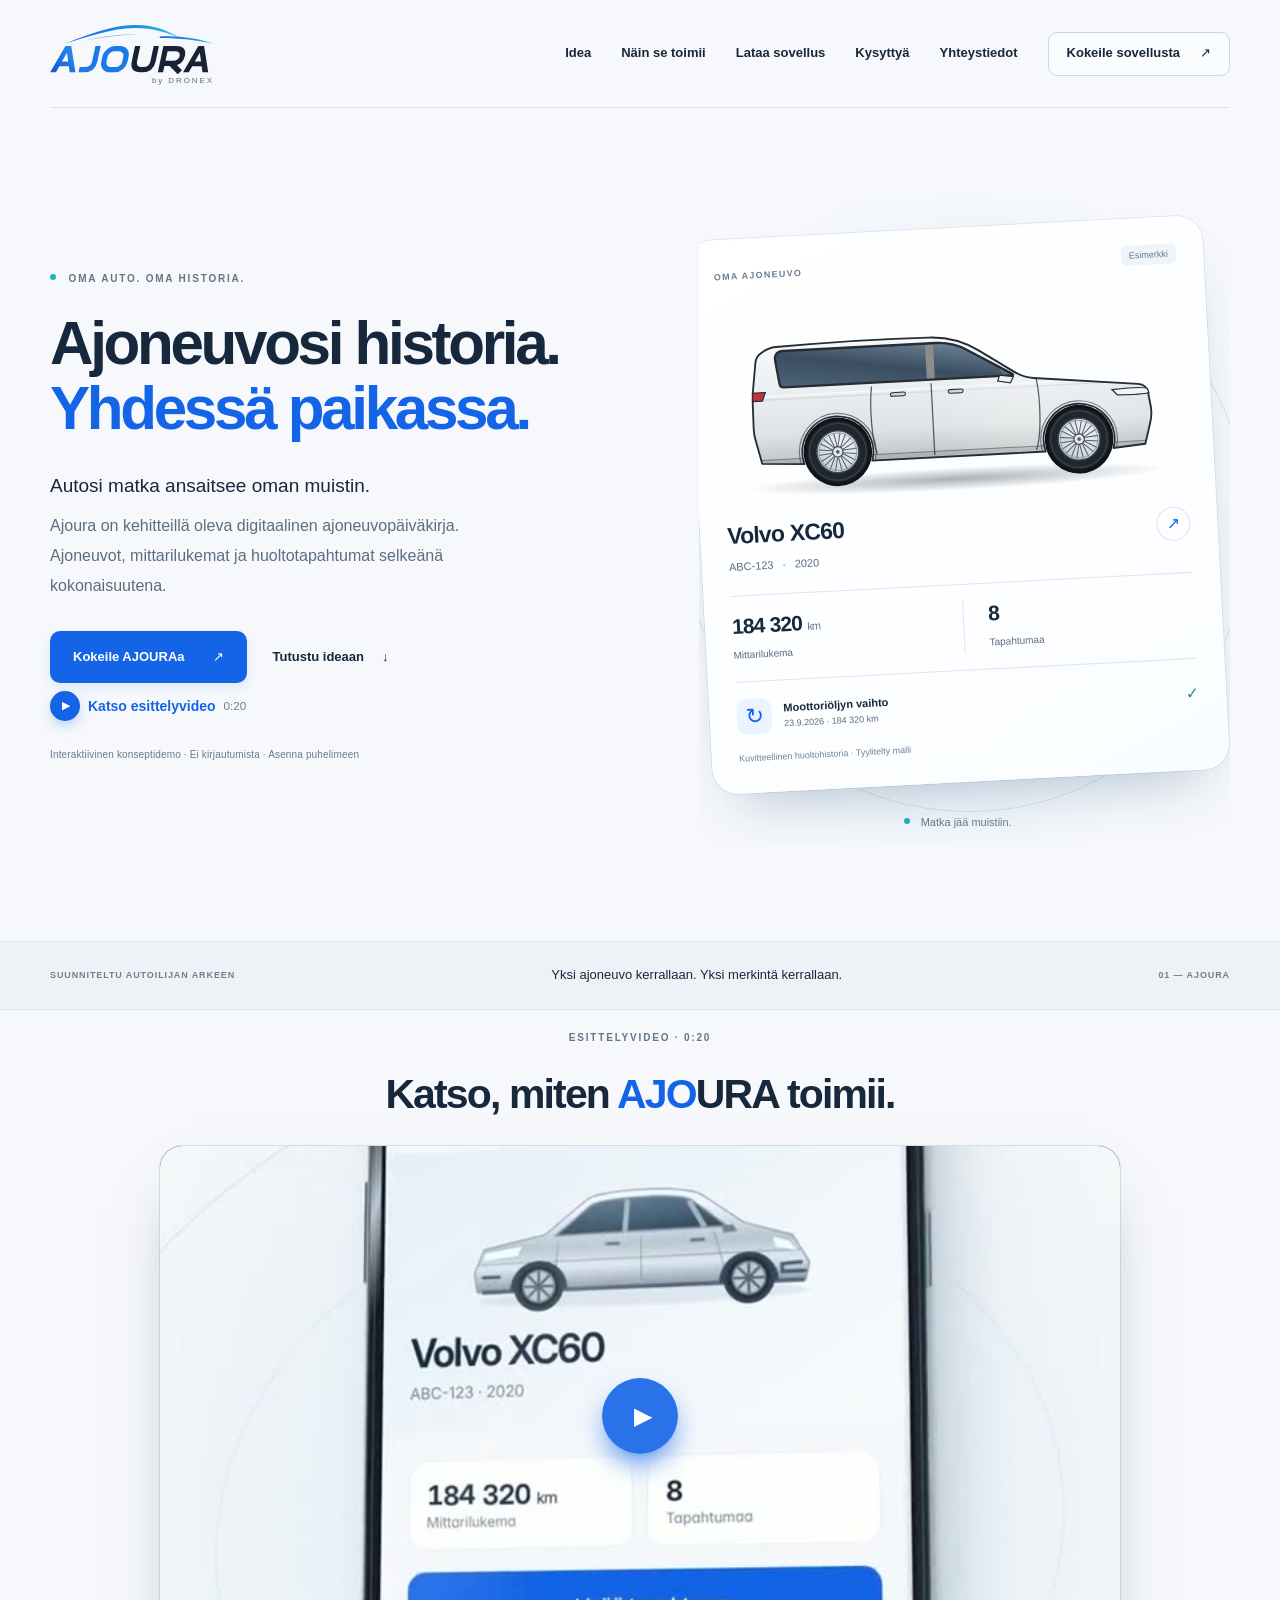
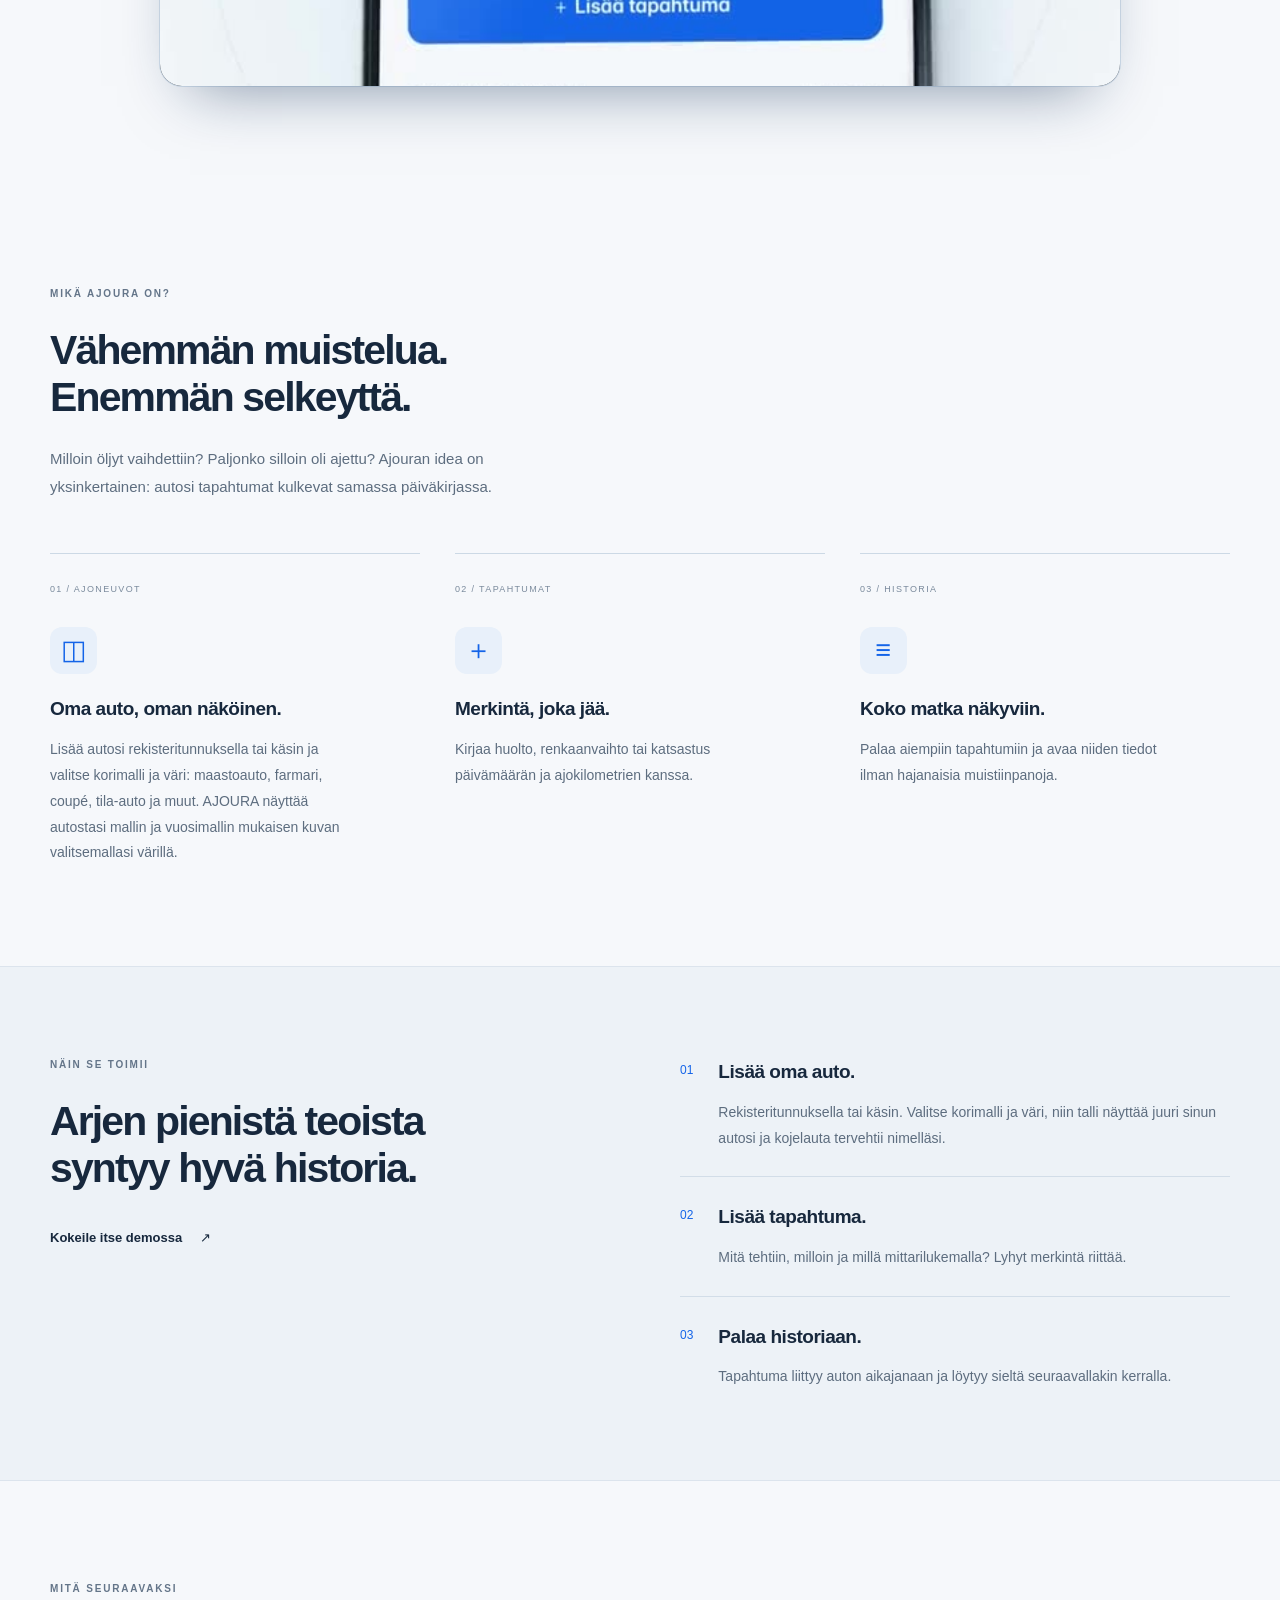
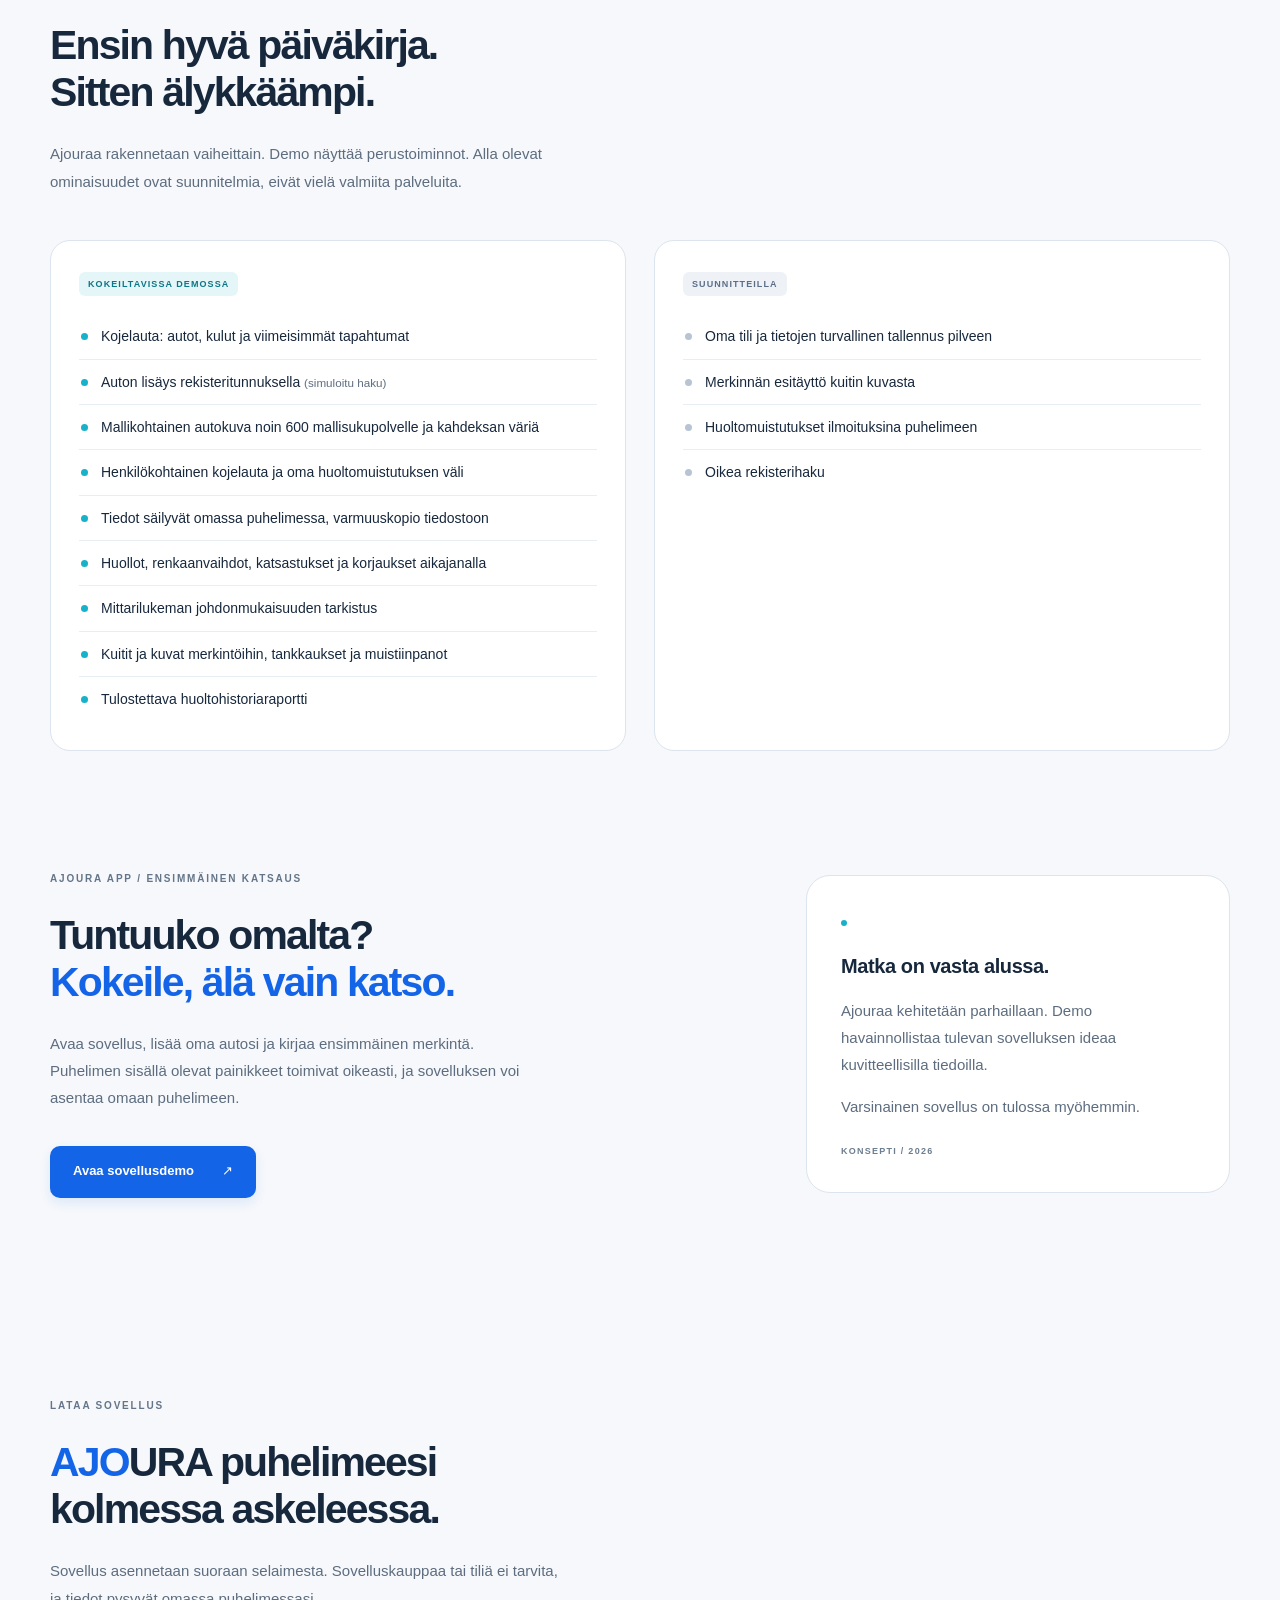
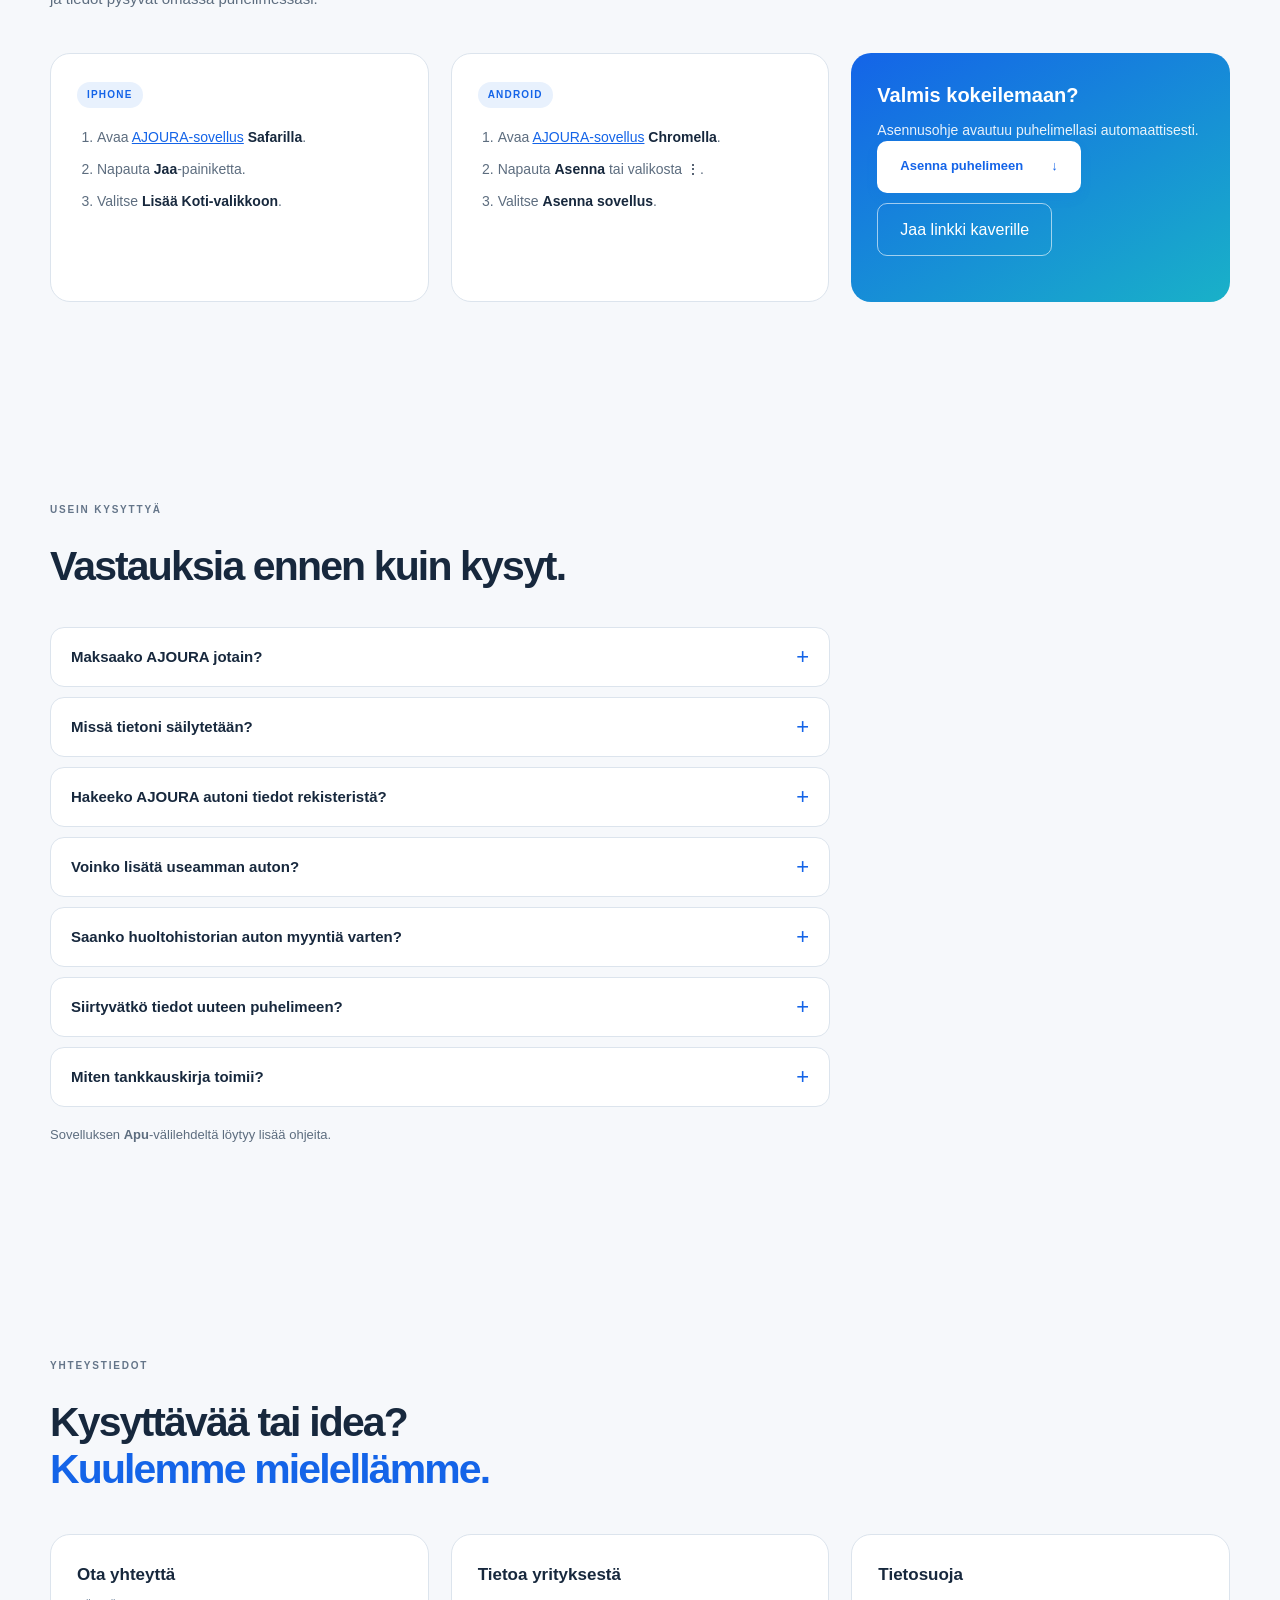
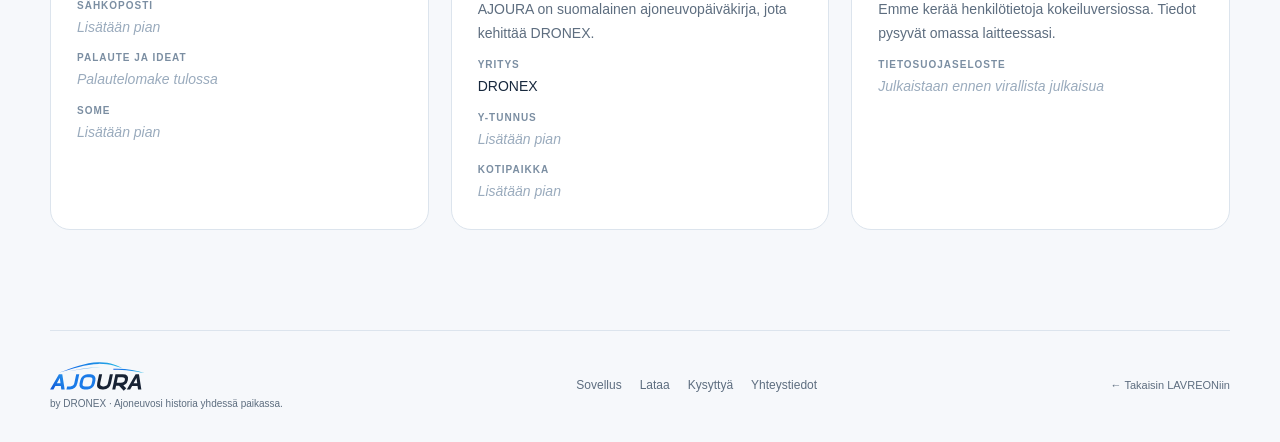
==== commit bc5e5d2e: "AJOURA: review fixes - keep data in browser, clearer labels, sharper model images - Save cars and en" ====
--- a/ajoura/index.html
+++ b/ajoura/index.html
@@ -1,11 +1,11 @@
 <!doctype html>
-<html lang="fi"><head><meta charset="utf-8"><meta name="viewport" content="width=device-width,initial-scale=1"><title>AJOURA — Ajoneuvosi historia yhdessä paikassa</title><meta name="description" content="Ajoura on kehitteillä oleva digitaalinen ajoneuvopäiväkirja yksityisautoilijoille. Tutustu konseptiin ja kokeile interaktiivista sovellusdemoa."><meta name="theme-color" content="#f6f8fb"><link rel="icon" href="mark.svg" type="image/svg+xml"><link rel="manifest" href="manifest.webmanifest"><link rel="apple-touch-icon" href="icons/apple-touch-icon.png"><meta name="apple-mobile-web-app-capable" content="yes"><meta name="apple-mobile-web-app-title" content="AJOURA"><script>if(matchMedia('(display-mode: standalone)').matches||navigator.standalone)location.replace('app.html?pwa=1');</script><link rel="stylesheet" href="ajoura.css?v=line-1"><script src="car-render.js?v=line-1" defer></script><script src="video.js?v=line-1" defer></script><script src="share.js?v=line-1" defer></script></head>
+<html lang="fi"><head><meta charset="utf-8"><meta name="viewport" content="width=device-width,initial-scale=1"><title>AJOURA — Ajoneuvosi historia yhdessä paikassa</title><meta name="description" content="Ajoura on kehitteillä oleva digitaalinen ajoneuvopäiväkirja yksityisautoilijoille. Tutustu konseptiin ja kokeile interaktiivista sovellusdemoa."><meta name="theme-color" content="#f6f8fb"><link rel="icon" href="mark.svg" type="image/svg+xml"><link rel="manifest" href="manifest.webmanifest"><link rel="apple-touch-icon" href="icons/apple-touch-icon.png"><meta name="apple-mobile-web-app-capable" content="yes"><meta name="apple-mobile-web-app-title" content="AJOURA"><script>if(matchMedia('(display-mode: standalone)').matches||navigator.standalone)location.replace('app.html?pwa=1');</script><link rel="stylesheet" href="ajoura.css?v=review-1"><script src="car-render.js?v=review-1" defer></script><script src="video.js?v=review-1" defer></script><script src="share.js?v=review-1" defer></script></head>
 <body><a class="skip-link" href="#main">Siirry sisältöön</a>
 <header class="product-header wrap"><a class="wordmark logo-mark" href="./" aria-label="Ajouran etusivu"><img src="logo.svg" width="640" height="198" alt="AJOURA"><span>by DRONEX</span></a><nav aria-label="Ajouran navigaatio"><a href="#idea">Idea</a><a href="#toiminta">Näin se toimii</a><a href="#lataa">Lataa sovellus</a><a href="#ukk">Kysyttyä</a><a href="#yhteys">Yhteystiedot</a><a class="nav-app" href="app.html">Kokeile sovellusta <span aria-hidden="true">↗</span></a></nav></header>
 <main id="main"><section class="hero wrap" aria-labelledby="hero-title"><div class="hero-copy"><p class="eyebrow"><span class="status-dot"></span> OMA AUTO. OMA HISTORIA.</p><h1 id="hero-title">Ajoneuvosi historia.<br><span>Yhdessä paikassa.</span></h1><p class="hero-lead">Autosi matka ansaitsee oman muistin.</p><p class="hero-description">Ajoura on kehitteillä oleva digitaalinen ajoneuvopäiväkirja. Ajoneuvot, mittarilukemat ja huoltotapahtumat selkeänä kokonaisuutena.</p><div class="actions"><a class="button primary" href="app.html">Kokeile AJOURAa <span aria-hidden="true">↗</span></a><a class="text-link" href="#idea">Tutustu ideaan <span aria-hidden="true">↓</span></a></div><a class="video-link" href="#esittely"><span class="play" aria-hidden="true">▶</span> Katso esittelyvideo <small>0:20</small></a><p class="micro">Interaktiivinen konseptidemo · Ei kirjautumista · <a href="app.html?asenna=1">Asenna puhelimeen</a></p></div>
-<div class="hero-scene" aria-label="Esimerkki ajoneuvon päiväkirjasta"><div class="scene-orbit" aria-hidden="true"></div><div class="preview-card"><div class="card-heading"><span class="mini-label">OMA AJONEUVO</span><span class="small-tag">Esimerkki</span></div><div class="car-visual car-stage" data-car-render="suv" data-color="#eef1f4" data-label="Volvo XC60, tyylitelty malli"></div><div class="vehicle-line"><div><h2>Volvo XC60</h2><p>ABC-123 <span>·</span> 2020</p></div><span class="round-arrow" aria-hidden="true">↗</span></div><div class="preview-stats"><div><strong>184 320 <small>km</small></strong><span>Mittarilukema</span></div><div><strong>8</strong><span>Tapahtumaa</span></div></div><div class="preview-event"><span class="event-symbol" aria-hidden="true">↻</span><div><strong>Moottoriöljyn vaihto</strong><span>23.9.2026 · 184 320 km</span></div><span class="event-check" aria-hidden="true">✓</span></div><p class="preview-foot">Kuvitteellinen huoltohistoria · Tyylitelty malli</p></div><div class="scene-caption"><span class="status-dot"></span> Matka jää muistiin.</div></div></section>
+<div class="hero-scene" aria-label="Esimerkki ajoneuvon päiväkirjasta"><div class="scene-orbit" aria-hidden="true"></div><div class="preview-card"><div class="card-heading"><span class="mini-label">OMA AJONEUVO</span><span class="small-tag">Esimerkki</span></div><div class="car-visual car-stage" data-car-render="suv" data-color="#eef1f4" data-label="Volvo XC60" data-img="https://d8j0ntlcm91z4.cloudfront.net/user_3KLO7sd44ZlhjzL21Y0wVlpDTKr/hf_20261012_115346_738cdd8e-8e30-41d5-9f50-e2154aac6af5.png" data-d="4.69,2.87,0.92,0.74"></div><div class="vehicle-line"><div><h2>Volvo XC60</h2><p>ABC-123 <span>·</span> 2020</p></div><span class="round-arrow" aria-hidden="true">↗</span></div><div class="preview-stats"><div><strong>184 320 <small>km</small></strong><span>Mittarilukema</span></div><div><strong>8</strong><span>Tapahtumaa</span></div></div><div class="preview-event"><span class="event-symbol" aria-hidden="true">↻</span><div><strong>Moottoriöljyn vaihto</strong><span>23.9.2026 · 184 320 km</span></div><span class="event-check" aria-hidden="true">✓</span></div><p class="preview-foot">Kuvitteellinen huoltohistoria · Tyylitelty malli</p></div><div class="scene-caption"><span class="status-dot"></span> Matka jää muistiin.</div></div></section>
 <div class="principles-strip"><div class="wrap"><span>SUUNNITELTU AUTOILIJAN ARKEEN</span><p>Yksi ajoneuvo kerrallaan. Yksi merkintä kerrallaan.</p><span class="strip-index">01 — AJOURA</span></div></div>
-<section id="esittely" class="section wrap video-section" aria-labelledby="video-title"><div class="section-heading"><p class="eyebrow">ESITTELYVIDEO · 0:20</p><h2 id="video-title">Katso, miten <span class="brand-word"><b>AJO</b>URA</span> toimii.</h2></div><div class="video-embed" data-video="auto" role="button" tabindex="0" aria-label="Toista AJOURA-esittelyvideo"><picture><source media="(min-aspect-ratio: 1/1) and (min-width: 700px)" srcset="media/ajoura-esittely-vaaka-poster.jpg"><img src="media/ajoura-esittely-poster.jpg" alt="" loading="lazy"></picture><span class="video-play" aria-hidden="true">▶</span></div></section><section id="idea" class="section wrap"><div class="section-heading"><p class="eyebrow">MIKÄ AJOURA ON?</p><h2>Vähemmän muistelua.<br>Enemmän selkeyttä.</h2><p>Milloin öljyt vaihdettiin? Paljonko silloin oli ajettu? Ajouran idea on yksinkertainen: autosi tapahtumat kulkevat samassa päiväkirjassa.</p></div><div class="feature-grid"><article><span class="feature-number">01 / AJONEUVOT</span><div class="feature-icon" aria-hidden="true">◫</div><h3>Oma auto, oman näköinen.</h3><p>Lisää autosi rekisteritunnuksella tai käsin ja valitse korimalli ja väri: maastoauto, farmari, coupé, tila-auto ja muut. AJOURA piirtää autostasi oman mallikuvan.</p></article><article><span class="feature-number">02 / TAPAHTUMAT</span><div class="feature-icon" aria-hidden="true">＋</div><h3>Merkintä, joka jää.</h3><p>Kirjaa huolto, renkaanvaihto tai katsastus päivämäärän ja ajokilometrien kanssa.</p></article><article><span class="feature-number">03 / HISTORIA</span><div class="feature-icon" aria-hidden="true">≡</div><h3>Koko matka näkyviin.</h3><p>Palaa aiempiin tapahtumiin ja avaa niiden tiedot ilman hajanaisia muistiinpanoja.</p></article></div></section>
+<section id="esittely" class="section wrap video-section" aria-labelledby="video-title"><div class="section-heading"><p class="eyebrow">ESITTELYVIDEO · 0:20</p><h2 id="video-title">Katso, miten <span class="brand-word"><b>AJO</b>URA</span> toimii.</h2></div><div class="video-embed" data-video="auto" role="button" tabindex="0" aria-label="Toista AJOURA-esittelyvideo"><picture><source media="(min-aspect-ratio: 1/1) and (min-width: 700px)" srcset="media/ajoura-esittely-vaaka-poster.jpg"><img src="media/ajoura-esittely-poster.jpg" alt="" loading="lazy"></picture><span class="video-play" aria-hidden="true">▶</span></div></section><section id="idea" class="section wrap"><div class="section-heading"><p class="eyebrow">MIKÄ AJOURA ON?</p><h2>Vähemmän muistelua.<br>Enemmän selkeyttä.</h2><p>Milloin öljyt vaihdettiin? Paljonko silloin oli ajettu? Ajouran idea on yksinkertainen: autosi tapahtumat kulkevat samassa päiväkirjassa.</p></div><div class="feature-grid"><article><span class="feature-number">01 / AJONEUVOT</span><div class="feature-icon" aria-hidden="true">◫</div><h3>Oma auto, oman näköinen.</h3><p>Lisää autosi rekisteritunnuksella tai käsin ja valitse korimalli ja väri: maastoauto, farmari, coupé, tila-auto ja muut. AJOURA näyttää autostasi mallin ja vuosimallin mukaisen kuvan valitsemallasi värillä.</p></article><article><span class="feature-number">02 / TAPAHTUMAT</span><div class="feature-icon" aria-hidden="true">＋</div><h3>Merkintä, joka jää.</h3><p>Kirjaa huolto, renkaanvaihto tai katsastus päivämäärän ja ajokilometrien kanssa.</p></article><article><span class="feature-number">03 / HISTORIA</span><div class="feature-icon" aria-hidden="true">≡</div><h3>Koko matka näkyviin.</h3><p>Palaa aiempiin tapahtumiin ja avaa niiden tiedot ilman hajanaisia muistiinpanoja.</p></article></div></section>
 <section id="toiminta" class="workflow-section"><div class="wrap workflow-layout"><div class="section-heading"><p class="eyebrow">NÄIN SE TOIMII</p><h2>Arjen pienistä teoista<br>syntyy hyvä historia.</h2><a class="text-link" href="app.html">Kokeile itse demossa <span aria-hidden="true">↗</span></a></div><ol class="steps"><li><span>01</span><div><h3>Lisää oma auto.</h3><p>Rekisteritunnuksella tai käsin. Valitse korimalli ja väri, niin talli näyttää juuri sinun autosi ja kojelauta tervehtii nimelläsi.</p></div></li><li><span>02</span><div><h3>Lisää tapahtuma.</h3><p>Mitä tehtiin, milloin ja millä mittarilukemalla? Lyhyt merkintä riittää.</p></div></li><li><span>03</span><div><h3>Palaa historiaan.</h3><p>Tapahtuma liittyy auton aikajanaan ja löytyy sieltä seuraavallakin kerralla.</p></div></li></ol></div></section>
-<section id="tulossa" class="section wrap roadmap" aria-labelledby="roadmap-title"><div class="section-heading"><p class="eyebrow">MITÄ SEURAAVAKSI</p><h2 id="roadmap-title">Ensin hyvä päiväkirja.<br>Sitten älykkäämpi.</h2><p>Ajouraa rakennetaan vaiheittain. Demo näyttää perustoiminnot. Alla olevat ominaisuudet ovat suunnitelmia, eivät vielä valmiita palveluita.</p></div><div class="roadmap-grid"><article><span class="roadmap-tag now">Kokeiltavissa demossa</span><ul><li>Kojelauta: autot, kulut ja viimeisimmät tapahtumat</li><li>Auton lisäys rekisteritunnuksella <small>(simuloitu haku)</small></li><li>Seitsemän korimallia, kahdeksan väriä ja tyylitelty mallikuva</li><li>Henkilökohtainen kojelauta ja oma huoltomuistutuksen väli</li><li>Asennettava sovellus: tiedot säilyvät omassa puhelimessa</li><li>Huollot, renkaanvaihdot, katsastukset ja korjaukset aikajanalla</li><li>Mittarilukeman johdonmukaisuuden tarkistus</li></ul></article><article><span class="roadmap-tag next">Suunnitteilla</span><ul><li>Oma tili ja tietojen turvallinen tallennus</li><li>Kuitin kuva liitteeksi ja merkinnän esitäyttö kuitista</li><li>Huoltomuistutukset ilmoituksina puhelimeen</li><li>Auton historiaraportti myyntiä varten</li><li>Tietojen vienti ja tilin poisto</li></ul></article></div></section><section class="section wrap demo-invite" aria-labelledby="try-heading"><div><p class="eyebrow">AJOURA APP / ENSIMMÄINEN KATSAUS</p><h2 id="try-heading">Tuntuuko omalta?<br><span>Kokeile, älä vain katso.</span></h2><p>Avaa sovellus, lisää oma autosi ja kirjaa ensimmäinen merkintä. Puhelimen sisällä olevat painikkeet toimivat oikeasti, ja sovelluksen voi asentaa omaan puhelimeen.</p><a class="button primary" href="app.html">Avaa sovellusdemo <span aria-hidden="true">↗</span></a></div><div class="development-note"><span class="status-dot"></span><h3>Matka on vasta alussa.</h3><p>Ajouraa kehitetään parhaillaan. Demo havainnollistaa tulevan sovelluksen ideaa kuvitteellisilla tiedoilla.</p><p>Varsinainen sovellus on tulossa myöhemmin.</p><span class="mini-label">KONSEPTI / 2026</span></div></section><section id="lataa" class="section wrap download" aria-labelledby="download-title"><div class="section-heading"><p class="eyebrow">LATAA SOVELLUS</p><h2 id="download-title"><span class="brand-word"><b>AJO</b>URA</span> puhelimeesi<br>kolmessa askeleessa.</h2><p>Sovellus asennetaan suoraan selaimesta. Sovelluskauppaa tai tiliä ei tarvita, ja tiedot pysyvät omassa puhelimessasi.</p></div><div class="download-grid"><article><span class="os-tag">iPhone</span><ol><li>Avaa <a href="app.html">AJOURA-sovellus</a> <strong>Safarilla</strong>.</li><li>Napauta <strong>Jaa</strong>-painiketta.</li><li>Valitse <strong>Lisää Koti-valikkoon</strong>.</li></ol></article><article><span class="os-tag">Android</span><ol><li>Avaa <a href="app.html">AJOURA-sovellus</a> <strong>Chromella</strong>.</li><li>Napauta <strong>Asenna</strong> tai valikosta <strong>⋮</strong>.</li><li>Valitse <strong>Asenna sovellus</strong>.</li></ol></article><article class="download-cta"><h3>Valmis kokeilemaan?</h3><p>Asennusohje avautuu puhelimellasi automaattisesti.</p><a class="button primary" href="app.html?asenna=1">Asenna puhelimeen <span aria-hidden="true">↓</span></a><button class="button share-button" type="button" data-share>Jaa linkki kaverille</button><p class="share-note" role="status"></p></article></div></section><section id="ukk" class="section wrap faq-section" aria-labelledby="faq-title"><div class="section-heading"><p class="eyebrow">USEIN KYSYTTYÄ</p><h2 id="faq-title">Vastauksia ennen kuin kysyt.</h2></div><div class="site-faq"><details><summary>Maksaako AJOURA jotain?</summary><p>Kokeiluversio on maksuton. Hinnoittelusta kerrotaan ennen varsinaista julkaisua.</p></details><details><summary>Missä tietoni säilytetään?</summary><p>Asennetussa sovelluksessa tiedot tallentuvat vain omaan puhelimeesi. Mitään ei lähetetä palvelimelle. Selaimen demotilassa tiedot nollautuvat, kun sivu päivitetään.</p></details><details><summary>Hakeeko AJOURA autoni tiedot rekisteristä?</summary><p>Ei vielä. Rekisterihaku on tällä hetkellä esimerkkiaineistoon perustuva demo. Oikeaa hakua varten tarvitaan Traficomin lupa, ja sitä selvitetään.</p></details><details><summary>Voinko lisätä useamman auton?</summary><p>Voit. Jokaisella autolla on oma aikajana, kulut ja raportti.</p></details><details><summary>Saanko huoltohistorian auton myyntiä varten?</summary><p>Saat. Auton raportin voi tulostaa tai tallentaa PDF-tiedostoksi ja antaa ostajalle.</p></details><details><summary>Siirtyvätkö tiedot uuteen puhelimeen?</summary><p>Kyllä, varmuuskopiolla. Minä → Tallenna varmuuskopio tallentaa tiedot tiedostoon. Siirrä tiedosto uuteen puhelimeen ja valitse siellä Palauta varmuuskopio.</p></details><details><summary>Miten tankkauskirja toimii?</summary><p>Avaa auto ja valitse Tankkauskirja. Kirjaa päivä, mittarilukema, litrat ja hinta. Kun tankkaat aina täyteen, AJOURA laskee keskikulutuksen ja ajon hinnan.</p></details></div><p class="faq-more">Sovelluksen <strong>Apu</strong>-välilehdeltä löytyy lisää ohjeita.</p></section><section id="yhteys" class="section wrap contact" aria-labelledby="contact-title"><div class="section-heading"><p class="eyebrow">YHTEYSTIEDOT</p><h2 id="contact-title">Kysyttävää tai idea?<br><span>Kuulemme mielellämme.</span></h2></div><div class="contact-grid"><article><h3>Ota yhteyttä</h3><dl><div><dt>Sähköposti</dt><dd class="placeholder">Lisätään pian</dd></div><div><dt>Palaute ja ideat</dt><dd class="placeholder">Palautelomake tulossa</dd></div><div><dt>Some</dt><dd class="placeholder">Lisätään pian</dd></div></dl></article><article><h3>Tietoa yrityksestä</h3><p>AJOURA on suomalainen ajoneuvopäiväkirja, jota kehittää DRONEX.</p><dl><div><dt>Yritys</dt><dd>DRONEX</dd></div><div><dt>Y-tunnus</dt><dd class="placeholder">Lisätään pian</dd></div><div><dt>Kotipaikka</dt><dd class="placeholder">Lisätään pian</dd></div></dl></article><article><h3>Tietosuoja</h3><p>Emme kerää henkilötietoja kokeiluversiossa. Tiedot pysyvät omassa laitteessasi.</p><dl><div><dt>Tietosuojaseloste</dt><dd class="placeholder">Julkaistaan ennen virallista julkaisua</dd></div></dl></article></div></section></main>
+<section id="tulossa" class="section wrap roadmap" aria-labelledby="roadmap-title"><div class="section-heading"><p class="eyebrow">MITÄ SEURAAVAKSI</p><h2 id="roadmap-title">Ensin hyvä päiväkirja.<br>Sitten älykkäämpi.</h2><p>Ajouraa rakennetaan vaiheittain. Demo näyttää perustoiminnot. Alla olevat ominaisuudet ovat suunnitelmia, eivät vielä valmiita palveluita.</p></div><div class="roadmap-grid"><article><span class="roadmap-tag now">Kokeiltavissa demossa</span><ul><li>Kojelauta: autot, kulut ja viimeisimmät tapahtumat</li><li>Auton lisäys rekisteritunnuksella <small>(simuloitu haku)</small></li><li>Mallikohtainen autokuva noin 600 mallisukupolvelle ja kahdeksan väriä</li><li>Henkilökohtainen kojelauta ja oma huoltomuistutuksen väli</li><li>Tiedot säilyvät omassa puhelimessa, varmuuskopio tiedostoon</li><li>Huollot, renkaanvaihdot, katsastukset ja korjaukset aikajanalla</li><li>Mittarilukeman johdonmukaisuuden tarkistus</li><li>Kuitit ja kuvat merkintöihin, tankkaukset ja muistiinpanot</li><li>Tulostettava huoltohistoriaraportti</li></ul></article><article><span class="roadmap-tag next">Suunnitteilla</span><ul><li>Oma tili ja tietojen turvallinen tallennus pilveen</li><li>Merkinnän esitäyttö kuitin kuvasta</li><li>Huoltomuistutukset ilmoituksina puhelimeen</li><li>Oikea rekisterihaku</li></ul></article></div></section><section class="section wrap demo-invite" aria-labelledby="try-heading"><div><p class="eyebrow">AJOURA APP / ENSIMMÄINEN KATSAUS</p><h2 id="try-heading">Tuntuuko omalta?<br><span>Kokeile, älä vain katso.</span></h2><p>Avaa sovellus, lisää oma autosi ja kirjaa ensimmäinen merkintä. Puhelimen sisällä olevat painikkeet toimivat oikeasti, ja sovelluksen voi asentaa omaan puhelimeen.</p><a class="button primary" href="app.html">Avaa sovellusdemo <span aria-hidden="true">↗</span></a></div><div class="development-note"><span class="status-dot"></span><h3>Matka on vasta alussa.</h3><p>Ajouraa kehitetään parhaillaan. Demo havainnollistaa tulevan sovelluksen ideaa kuvitteellisilla tiedoilla.</p><p>Varsinainen sovellus on tulossa myöhemmin.</p><span class="mini-label">KONSEPTI / 2026</span></div></section><section id="lataa" class="section wrap download" aria-labelledby="download-title"><div class="section-heading"><p class="eyebrow">LATAA SOVELLUS</p><h2 id="download-title"><span class="brand-word"><b>AJO</b>URA</span> puhelimeesi<br>kolmessa askeleessa.</h2><p>Sovellus asennetaan suoraan selaimesta. Sovelluskauppaa tai tiliä ei tarvita, ja tiedot pysyvät omassa puhelimessasi.</p></div><div class="download-grid"><article><span class="os-tag">iPhone</span><ol><li>Avaa <a href="app.html">AJOURA-sovellus</a> <strong>Safarilla</strong>.</li><li>Napauta <strong>Jaa</strong>-painiketta.</li><li>Valitse <strong>Lisää Koti-valikkoon</strong>.</li></ol></article><article><span class="os-tag">Android</span><ol><li>Avaa <a href="app.html">AJOURA-sovellus</a> <strong>Chromella</strong>.</li><li>Napauta <strong>Asenna</strong> tai valikosta <strong>⋮</strong>.</li><li>Valitse <strong>Asenna sovellus</strong>.</li></ol></article><article class="download-cta"><h3>Valmis kokeilemaan?</h3><p>Asennusohje avautuu puhelimellasi automaattisesti.</p><a class="button primary" href="app.html?asenna=1">Asenna puhelimeen <span aria-hidden="true">↓</span></a><button class="button share-button" type="button" data-share>Jaa linkki kaverille</button><p class="share-note" role="status"></p></article></div></section><section id="ukk" class="section wrap faq-section" aria-labelledby="faq-title"><div class="section-heading"><p class="eyebrow">USEIN KYSYTTYÄ</p><h2 id="faq-title">Vastauksia ennen kuin kysyt.</h2></div><div class="site-faq"><details><summary>Maksaako AJOURA jotain?</summary><p>Kokeiluversio on maksuton. Hinnoittelusta kerrotaan ennen varsinaista julkaisua.</p></details><details><summary>Missä tietoni säilytetään?</summary><p>Tiedot tallentuvat vain omaan puhelimeesi tai tietokoneellesi. Mitään ei lähetetä palvelimelle. Asenna sovellus kotivalikkoon ja ota välillä varmuuskopio: selain voi poistaa tiedot sivulta, jota ei ole käytetty pitkään aikaan.</p></details><details><summary>Hakeeko AJOURA autoni tiedot rekisteristä?</summary><p>Ei vielä. Rekisterihaku on tällä hetkellä esimerkkiaineistoon perustuva demo. Oikeaa hakua varten tarvitaan Traficomin lupa, ja sitä selvitetään.</p></details><details><summary>Voinko lisätä useamman auton?</summary><p>Voit. Jokaisella autolla on oma aikajana, kulut ja raportti.</p></details><details><summary>Saanko huoltohistorian auton myyntiä varten?</summary><p>Saat. Auton raportin voi tulostaa tai tallentaa PDF-tiedostoksi ja antaa ostajalle.</p></details><details><summary>Siirtyvätkö tiedot uuteen puhelimeen?</summary><p>Kyllä, varmuuskopiolla. Minä → Tallenna varmuuskopio tallentaa tiedot tiedostoon. Siirrä tiedosto uuteen puhelimeen ja valitse siellä Palauta varmuuskopio.</p></details><details><summary>Miten tankkauskirja toimii?</summary><p>Avaa auto ja valitse Tankkauskirja. Kirjaa päivä, mittarilukema, litrat ja hinta. Kun tankkaat aina täyteen, AJOURA laskee keskikulutuksen ja ajon hinnan.</p></details></div><p class="faq-more">Sovelluksen <strong>Apu</strong>-välilehdeltä löytyy lisää ohjeita.</p></section><section id="yhteys" class="section wrap contact" aria-labelledby="contact-title"><div class="section-heading"><p class="eyebrow">YHTEYSTIEDOT</p><h2 id="contact-title">Kysyttävää tai idea?<br><span>Kuulemme mielellämme.</span></h2></div><div class="contact-grid"><article><h3>Ota yhteyttä</h3><dl><div><dt>Sähköposti</dt><dd class="placeholder">Lisätään pian</dd></div><div><dt>Palaute ja ideat</dt><dd class="placeholder">Palautelomake tulossa</dd></div><div><dt>Some</dt><dd class="placeholder">Lisätään pian</dd></div></dl></article><article><h3>Tietoa yrityksestä</h3><p>AJOURA on suomalainen ajoneuvopäiväkirja, jota kehittää DRONEX.</p><dl><div><dt>Yritys</dt><dd>DRONEX</dd></div><div><dt>Y-tunnus</dt><dd class="placeholder">Lisätään pian</dd></div><div><dt>Kotipaikka</dt><dd class="placeholder">Lisätään pian</dd></div></dl></article><article><h3>Tietosuoja</h3><p>Emme kerää henkilötietoja kokeiluversiossa. Tiedot pysyvät omassa laitteessasi.</p><dl><div><dt>Tietosuojaseloste</dt><dd class="placeholder">Julkaistaan ennen virallista julkaisua</dd></div></dl></article></div></section></main>
 <footer class="product-footer wrap"><div><img class="footer-logo" src="logo.svg" width="640" height="198" alt="AJOURA"><span>by DRONEX · Ajoneuvosi historia yhdessä paikassa.</span></div><nav class="footer-links" aria-label="Alatunnisteen linkit"><a href="app.html">Sovellus</a><a href="#lataa">Lataa</a><a href="#ukk">Kysyttyä</a><a href="#yhteys">Yhteystiedot</a></nav><a class="back-link" href="../index.html">← Takaisin LAVREONiin</a></footer></body></html>
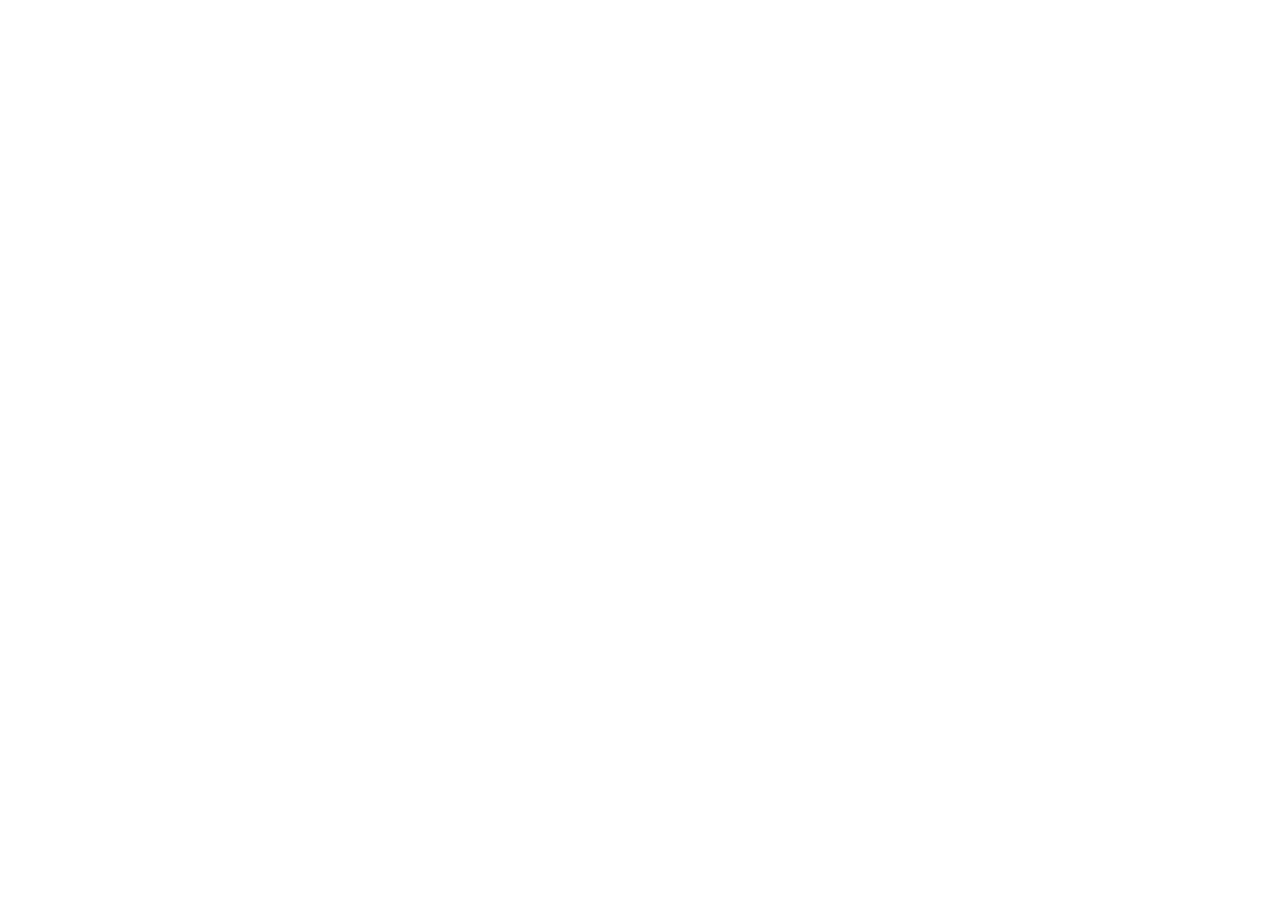
==== commit b7e7a271: "AJOURA: redirect to its own repository index.html and app.html forward to https://mestarihannes.gith" ====
--- a/ajoura/index.html
+++ b/ajoura/index.html
@@ -1,11 +1 @@
-<!doctype html>
-<html lang="fi"><head><meta charset="utf-8"><meta name="viewport" content="width=device-width,initial-scale=1"><title>AJOURA — Ajoneuvosi historia yhdessä paikassa</title><meta name="description" content="Ajoura on kehitteillä oleva digitaalinen ajoneuvopäiväkirja yksityisautoilijoille. Tutustu konseptiin ja kokeile interaktiivista sovellusdemoa."><meta name="theme-color" content="#f6f8fb"><link rel="icon" href="mark.svg" type="image/svg+xml"><link rel="manifest" href="manifest.webmanifest"><link rel="apple-touch-icon" href="icons/apple-touch-icon.png"><meta name="apple-mobile-web-app-capable" content="yes"><meta name="apple-mobile-web-app-title" content="AJOURA"><script>if(matchMedia('(display-mode: standalone)').matches||navigator.standalone)location.replace('app.html?pwa=1');</script><link rel="stylesheet" href="ajoura.css?v=review-1"><script src="car-render.js?v=review-1" defer></script><script src="video.js?v=review-1" defer></script><script src="share.js?v=review-1" defer></script></head>
-<body><a class="skip-link" href="#main">Siirry sisältöön</a>
-<header class="product-header wrap"><a class="wordmark logo-mark" href="./" aria-label="Ajouran etusivu"><img src="logo.svg" width="640" height="198" alt="AJOURA"><span>by DRONEX</span></a><nav aria-label="Ajouran navigaatio"><a href="#idea">Idea</a><a href="#toiminta">Näin se toimii</a><a href="#lataa">Lataa sovellus</a><a href="#ukk">Kysyttyä</a><a href="#yhteys">Yhteystiedot</a><a class="nav-app" href="app.html">Kokeile sovellusta <span aria-hidden="true">↗</span></a></nav></header>
-<main id="main"><section class="hero wrap" aria-labelledby="hero-title"><div class="hero-copy"><p class="eyebrow"><span class="status-dot"></span> OMA AUTO. OMA HISTORIA.</p><h1 id="hero-title">Ajoneuvosi historia.<br><span>Yhdessä paikassa.</span></h1><p class="hero-lead">Autosi matka ansaitsee oman muistin.</p><p class="hero-description">Ajoura on kehitteillä oleva digitaalinen ajoneuvopäiväkirja. Ajoneuvot, mittarilukemat ja huoltotapahtumat selkeänä kokonaisuutena.</p><div class="actions"><a class="button primary" href="app.html">Kokeile AJOURAa <span aria-hidden="true">↗</span></a><a class="text-link" href="#idea">Tutustu ideaan <span aria-hidden="true">↓</span></a></div><a class="video-link" href="#esittely"><span class="play" aria-hidden="true">▶</span> Katso esittelyvideo <small>0:20</small></a><p class="micro">Interaktiivinen konseptidemo · Ei kirjautumista · <a href="app.html?asenna=1">Asenna puhelimeen</a></p></div>
-<div class="hero-scene" aria-label="Esimerkki ajoneuvon päiväkirjasta"><div class="scene-orbit" aria-hidden="true"></div><div class="preview-card"><div class="card-heading"><span class="mini-label">OMA AJONEUVO</span><span class="small-tag">Esimerkki</span></div><div class="car-visual car-stage" data-car-render="suv" data-color="#eef1f4" data-label="Volvo XC60" data-img="https://d8j0ntlcm91z4.cloudfront.net/user_3KLO7sd44ZlhjzL21Y0wVlpDTKr/hf_20261012_115346_738cdd8e-8e30-41d5-9f50-e2154aac6af5.png" data-d="4.69,2.87,0.92,0.74"></div><div class="vehicle-line"><div><h2>Volvo XC60</h2><p>ABC-123 <span>·</span> 2020</p></div><span class="round-arrow" aria-hidden="true">↗</span></div><div class="preview-stats"><div><strong>184 320 <small>km</small></strong><span>Mittarilukema</span></div><div><strong>8</strong><span>Tapahtumaa</span></div></div><div class="preview-event"><span class="event-symbol" aria-hidden="true">↻</span><div><strong>Moottoriöljyn vaihto</strong><span>23.9.2026 · 184 320 km</span></div><span class="event-check" aria-hidden="true">✓</span></div><p class="preview-foot">Kuvitteellinen huoltohistoria · Tyylitelty malli</p></div><div class="scene-caption"><span class="status-dot"></span> Matka jää muistiin.</div></div></section>
-<div class="principles-strip"><div class="wrap"><span>SUUNNITELTU AUTOILIJAN ARKEEN</span><p>Yksi ajoneuvo kerrallaan. Yksi merkintä kerrallaan.</p><span class="strip-index">01 — AJOURA</span></div></div>
-<section id="esittely" class="section wrap video-section" aria-labelledby="video-title"><div class="section-heading"><p class="eyebrow">ESITTELYVIDEO · 0:20</p><h2 id="video-title">Katso, miten <span class="brand-word"><b>AJO</b>URA</span> toimii.</h2></div><div class="video-embed" data-video="auto" role="button" tabindex="0" aria-label="Toista AJOURA-esittelyvideo"><picture><source media="(min-aspect-ratio: 1/1) and (min-width: 700px)" srcset="media/ajoura-esittely-vaaka-poster.jpg"><img src="media/ajoura-esittely-poster.jpg" alt="" loading="lazy"></picture><span class="video-play" aria-hidden="true">▶</span></div></section><section id="idea" class="section wrap"><div class="section-heading"><p class="eyebrow">MIKÄ AJOURA ON?</p><h2>Vähemmän muistelua.<br>Enemmän selkeyttä.</h2><p>Milloin öljyt vaihdettiin? Paljonko silloin oli ajettu? Ajouran idea on yksinkertainen: autosi tapahtumat kulkevat samassa päiväkirjassa.</p></div><div class="feature-grid"><article><span class="feature-number">01 / AJONEUVOT</span><div class="feature-icon" aria-hidden="true">◫</div><h3>Oma auto, oman näköinen.</h3><p>Lisää autosi rekisteritunnuksella tai käsin ja valitse korimalli ja väri: maastoauto, farmari, coupé, tila-auto ja muut. AJOURA näyttää autostasi mallin ja vuosimallin mukaisen kuvan valitsemallasi värillä.</p></article><article><span class="feature-number">02 / TAPAHTUMAT</span><div class="feature-icon" aria-hidden="true">＋</div><h3>Merkintä, joka jää.</h3><p>Kirjaa huolto, renkaanvaihto tai katsastus päivämäärän ja ajokilometrien kanssa.</p></article><article><span class="feature-number">03 / HISTORIA</span><div class="feature-icon" aria-hidden="true">≡</div><h3>Koko matka näkyviin.</h3><p>Palaa aiempiin tapahtumiin ja avaa niiden tiedot ilman hajanaisia muistiinpanoja.</p></article></div></section>
-<section id="toiminta" class="workflow-section"><div class="wrap workflow-layout"><div class="section-heading"><p class="eyebrow">NÄIN SE TOIMII</p><h2>Arjen pienistä teoista<br>syntyy hyvä historia.</h2><a class="text-link" href="app.html">Kokeile itse demossa <span aria-hidden="true">↗</span></a></div><ol class="steps"><li><span>01</span><div><h3>Lisää oma auto.</h3><p>Rekisteritunnuksella tai käsin. Valitse korimalli ja väri, niin talli näyttää juuri sinun autosi ja kojelauta tervehtii nimelläsi.</p></div></li><li><span>02</span><div><h3>Lisää tapahtuma.</h3><p>Mitä tehtiin, milloin ja millä mittarilukemalla? Lyhyt merkintä riittää.</p></div></li><li><span>03</span><div><h3>Palaa historiaan.</h3><p>Tapahtuma liittyy auton aikajanaan ja löytyy sieltä seuraavallakin kerralla.</p></div></li></ol></div></section>
-<section id="tulossa" class="section wrap roadmap" aria-labelledby="roadmap-title"><div class="section-heading"><p class="eyebrow">MITÄ SEURAAVAKSI</p><h2 id="roadmap-title">Ensin hyvä päiväkirja.<br>Sitten älykkäämpi.</h2><p>Ajouraa rakennetaan vaiheittain. Demo näyttää perustoiminnot. Alla olevat ominaisuudet ovat suunnitelmia, eivät vielä valmiita palveluita.</p></div><div class="roadmap-grid"><article><span class="roadmap-tag now">Kokeiltavissa demossa</span><ul><li>Kojelauta: autot, kulut ja viimeisimmät tapahtumat</li><li>Auton lisäys rekisteritunnuksella <small>(simuloitu haku)</small></li><li>Mallikohtainen autokuva noin 600 mallisukupolvelle ja kahdeksan väriä</li><li>Henkilökohtainen kojelauta ja oma huoltomuistutuksen väli</li><li>Tiedot säilyvät omassa puhelimessa, varmuuskopio tiedostoon</li><li>Huollot, renkaanvaihdot, katsastukset ja korjaukset aikajanalla</li><li>Mittarilukeman johdonmukaisuuden tarkistus</li><li>Kuitit ja kuvat merkintöihin, tankkaukset ja muistiinpanot</li><li>Tulostettava huoltohistoriaraportti</li></ul></article><article><span class="roadmap-tag next">Suunnitteilla</span><ul><li>Oma tili ja tietojen turvallinen tallennus pilveen</li><li>Merkinnän esitäyttö kuitin kuvasta</li><li>Huoltomuistutukset ilmoituksina puhelimeen</li><li>Oikea rekisterihaku</li></ul></article></div></section><section class="section wrap demo-invite" aria-labelledby="try-heading"><div><p class="eyebrow">AJOURA APP / ENSIMMÄINEN KATSAUS</p><h2 id="try-heading">Tuntuuko omalta?<br><span>Kokeile, älä vain katso.</span></h2><p>Avaa sovellus, lisää oma autosi ja kirjaa ensimmäinen merkintä. Puhelimen sisällä olevat painikkeet toimivat oikeasti, ja sovelluksen voi asentaa omaan puhelimeen.</p><a class="button primary" href="app.html">Avaa sovellusdemo <span aria-hidden="true">↗</span></a></div><div class="development-note"><span class="status-dot"></span><h3>Matka on vasta alussa.</h3><p>Ajouraa kehitetään parhaillaan. Demo havainnollistaa tulevan sovelluksen ideaa kuvitteellisilla tiedoilla.</p><p>Varsinainen sovellus on tulossa myöhemmin.</p><span class="mini-label">KONSEPTI / 2026</span></div></section><section id="lataa" class="section wrap download" aria-labelledby="download-title"><div class="section-heading"><p class="eyebrow">LATAA SOVELLUS</p><h2 id="download-title"><span class="brand-word"><b>AJO</b>URA</span> puhelimeesi<br>kolmessa askeleessa.</h2><p>Sovellus asennetaan suoraan selaimesta. Sovelluskauppaa tai tiliä ei tarvita, ja tiedot pysyvät omassa puhelimessasi.</p></div><div class="download-grid"><article><span class="os-tag">iPhone</span><ol><li>Avaa <a href="app.html">AJOURA-sovellus</a> <strong>Safarilla</strong>.</li><li>Napauta <strong>Jaa</strong>-painiketta.</li><li>Valitse <strong>Lisää Koti-valikkoon</strong>.</li></ol></article><article><span class="os-tag">Android</span><ol><li>Avaa <a href="app.html">AJOURA-sovellus</a> <strong>Chromella</strong>.</li><li>Napauta <strong>Asenna</strong> tai valikosta <strong>⋮</strong>.</li><li>Valitse <strong>Asenna sovellus</strong>.</li></ol></article><article class="download-cta"><h3>Valmis kokeilemaan?</h3><p>Asennusohje avautuu puhelimellasi automaattisesti.</p><a class="button primary" href="app.html?asenna=1">Asenna puhelimeen <span aria-hidden="true">↓</span></a><button class="button share-button" type="button" data-share>Jaa linkki kaverille</button><p class="share-note" role="status"></p></article></div></section><section id="ukk" class="section wrap faq-section" aria-labelledby="faq-title"><div class="section-heading"><p class="eyebrow">USEIN KYSYTTYÄ</p><h2 id="faq-title">Vastauksia ennen kuin kysyt.</h2></div><div class="site-faq"><details><summary>Maksaako AJOURA jotain?</summary><p>Kokeiluversio on maksuton. Hinnoittelusta kerrotaan ennen varsinaista julkaisua.</p></details><details><summary>Missä tietoni säilytetään?</summary><p>Tiedot tallentuvat vain omaan puhelimeesi tai tietokoneellesi. Mitään ei lähetetä palvelimelle. Asenna sovellus kotivalikkoon ja ota välillä varmuuskopio: selain voi poistaa tiedot sivulta, jota ei ole käytetty pitkään aikaan.</p></details><details><summary>Hakeeko AJOURA autoni tiedot rekisteristä?</summary><p>Ei vielä. Rekisterihaku on tällä hetkellä esimerkkiaineistoon perustuva demo. Oikeaa hakua varten tarvitaan Traficomin lupa, ja sitä selvitetään.</p></details><details><summary>Voinko lisätä useamman auton?</summary><p>Voit. Jokaisella autolla on oma aikajana, kulut ja raportti.</p></details><details><summary>Saanko huoltohistorian auton myyntiä varten?</summary><p>Saat. Auton raportin voi tulostaa tai tallentaa PDF-tiedostoksi ja antaa ostajalle.</p></details><details><summary>Siirtyvätkö tiedot uuteen puhelimeen?</summary><p>Kyllä, varmuuskopiolla. Minä → Tallenna varmuuskopio tallentaa tiedot tiedostoon. Siirrä tiedosto uuteen puhelimeen ja valitse siellä Palauta varmuuskopio.</p></details><details><summary>Miten tankkauskirja toimii?</summary><p>Avaa auto ja valitse Tankkauskirja. Kirjaa päivä, mittarilukema, litrat ja hinta. Kun tankkaat aina täyteen, AJOURA laskee keskikulutuksen ja ajon hinnan.</p></details></div><p class="faq-more">Sovelluksen <strong>Apu</strong>-välilehdeltä löytyy lisää ohjeita.</p></section><section id="yhteys" class="section wrap contact" aria-labelledby="contact-title"><div class="section-heading"><p class="eyebrow">YHTEYSTIEDOT</p><h2 id="contact-title">Kysyttävää tai idea?<br><span>Kuulemme mielellämme.</span></h2></div><div class="contact-grid"><article><h3>Ota yhteyttä</h3><dl><div><dt>Sähköposti</dt><dd class="placeholder">Lisätään pian</dd></div><div><dt>Palaute ja ideat</dt><dd class="placeholder">Palautelomake tulossa</dd></div><div><dt>Some</dt><dd class="placeholder">Lisätään pian</dd></div></dl></article><article><h3>Tietoa yrityksestä</h3><p>AJOURA on suomalainen ajoneuvopäiväkirja, jota kehittää DRONEX.</p><dl><div><dt>Yritys</dt><dd>DRONEX</dd></div><div><dt>Y-tunnus</dt><dd class="placeholder">Lisätään pian</dd></div><div><dt>Kotipaikka</dt><dd class="placeholder">Lisätään pian</dd></div></dl></article><article><h3>Tietosuoja</h3><p>Emme kerää henkilötietoja kokeiluversiossa. Tiedot pysyvät omassa laitteessasi.</p><dl><div><dt>Tietosuojaseloste</dt><dd class="placeholder">Julkaistaan ennen virallista julkaisua</dd></div></dl></article></div></section></main>
-<footer class="product-footer wrap"><div><img class="footer-logo" src="logo.svg" width="640" height="198" alt="AJOURA"><span>by DRONEX · Ajoneuvosi historia yhdessä paikassa.</span></div><nav class="footer-links" aria-label="Alatunnisteen linkit"><a href="app.html">Sovellus</a><a href="#lataa">Lataa</a><a href="#ukk">Kysyttyä</a><a href="#yhteys">Yhteystiedot</a></nav><a class="back-link" href="../index.html">← Takaisin LAVREONiin</a></footer></body></html>
+<!doctype html><html lang="fi"><head><meta charset="utf-8"><meta name="viewport" content="width=device-width,initial-scale=1"><title>AJOURA on muuttanut</title><meta name="robots" content="noindex"><link rel="canonical" href="https://mestarihannes.github.io/Ajoura/index.html"><script>location.replace('https://mestarihannes.github.io/Ajoura/index.html'+location.search+location.hash);</script><meta http-equiv="refresh" content="0;url=https://mestarihannes.github.io/Ajoura/index.html"></head><body><p>AJOURA on muuttanut uuteen osoitteeseen: <a href="https://mestarihannes.github.io/Ajoura/index.html">mestarihannes.github.io/Ajoura</a></p></body></html>
